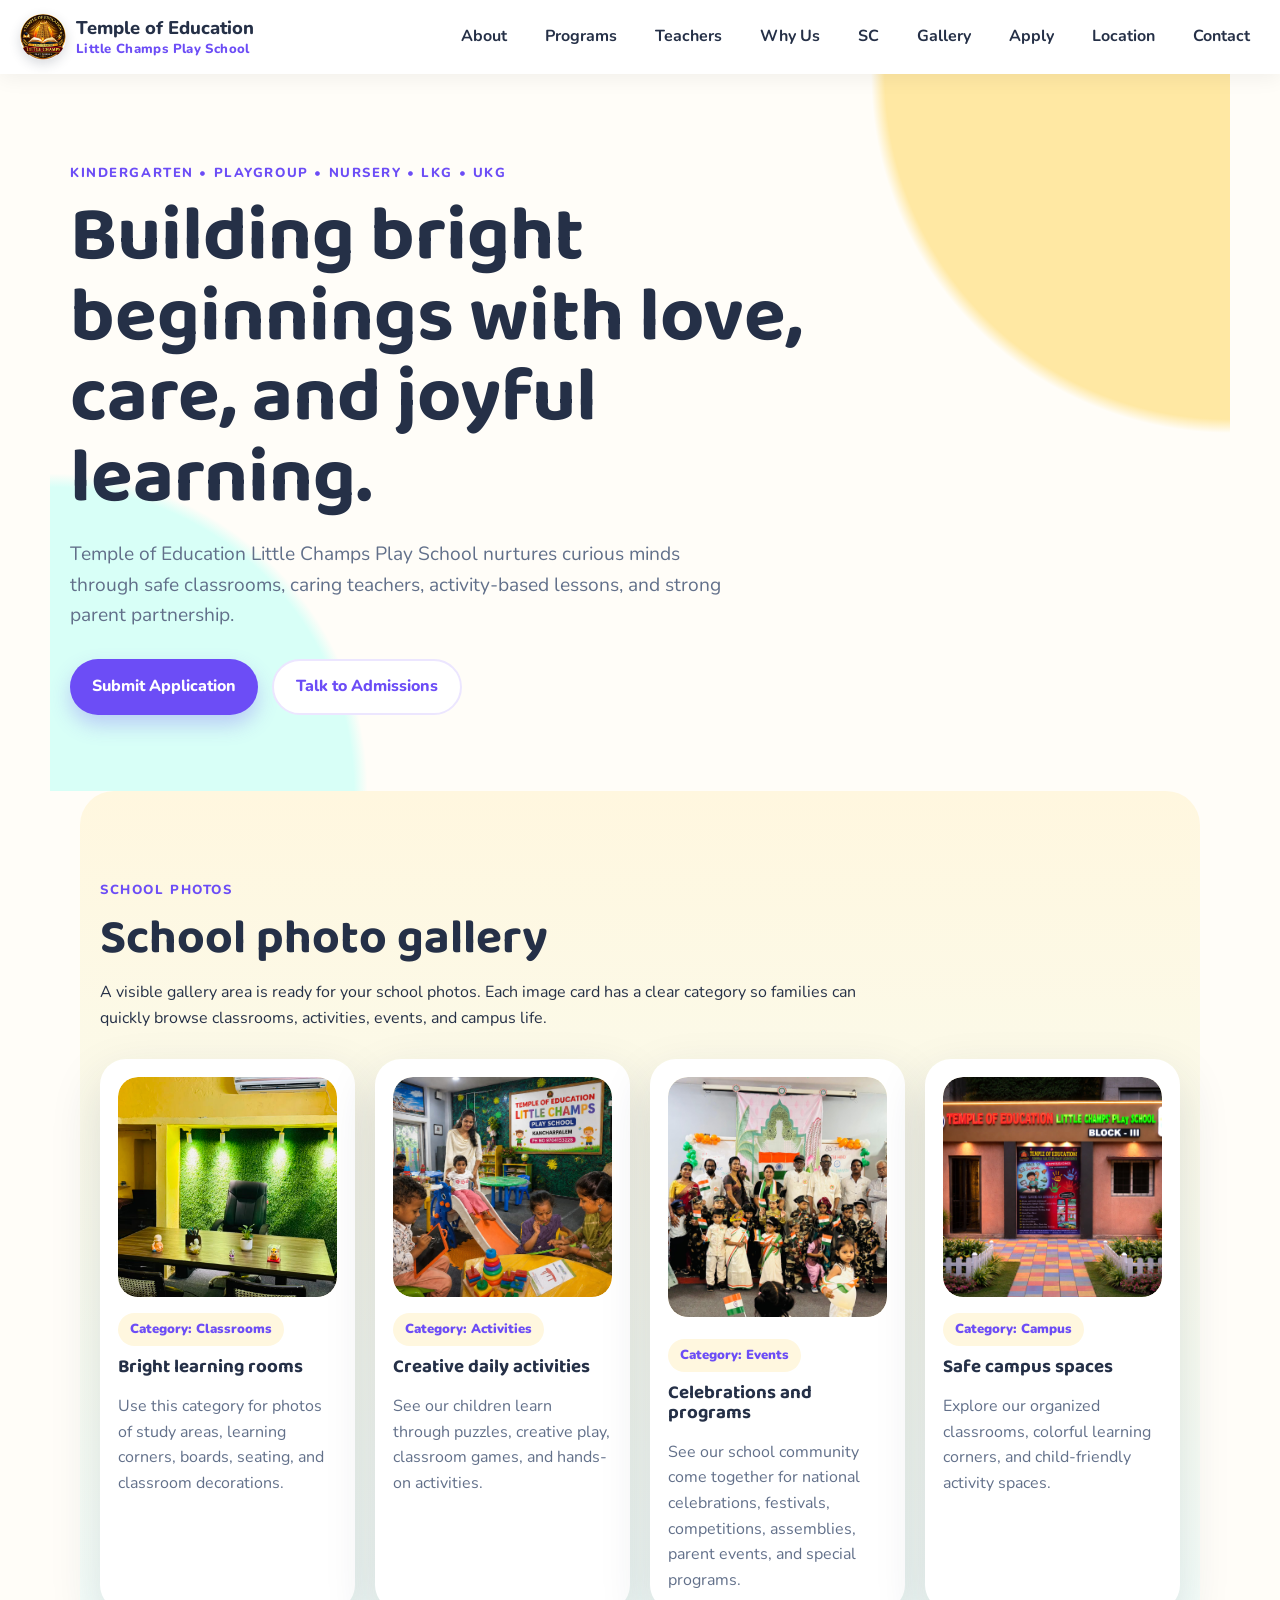
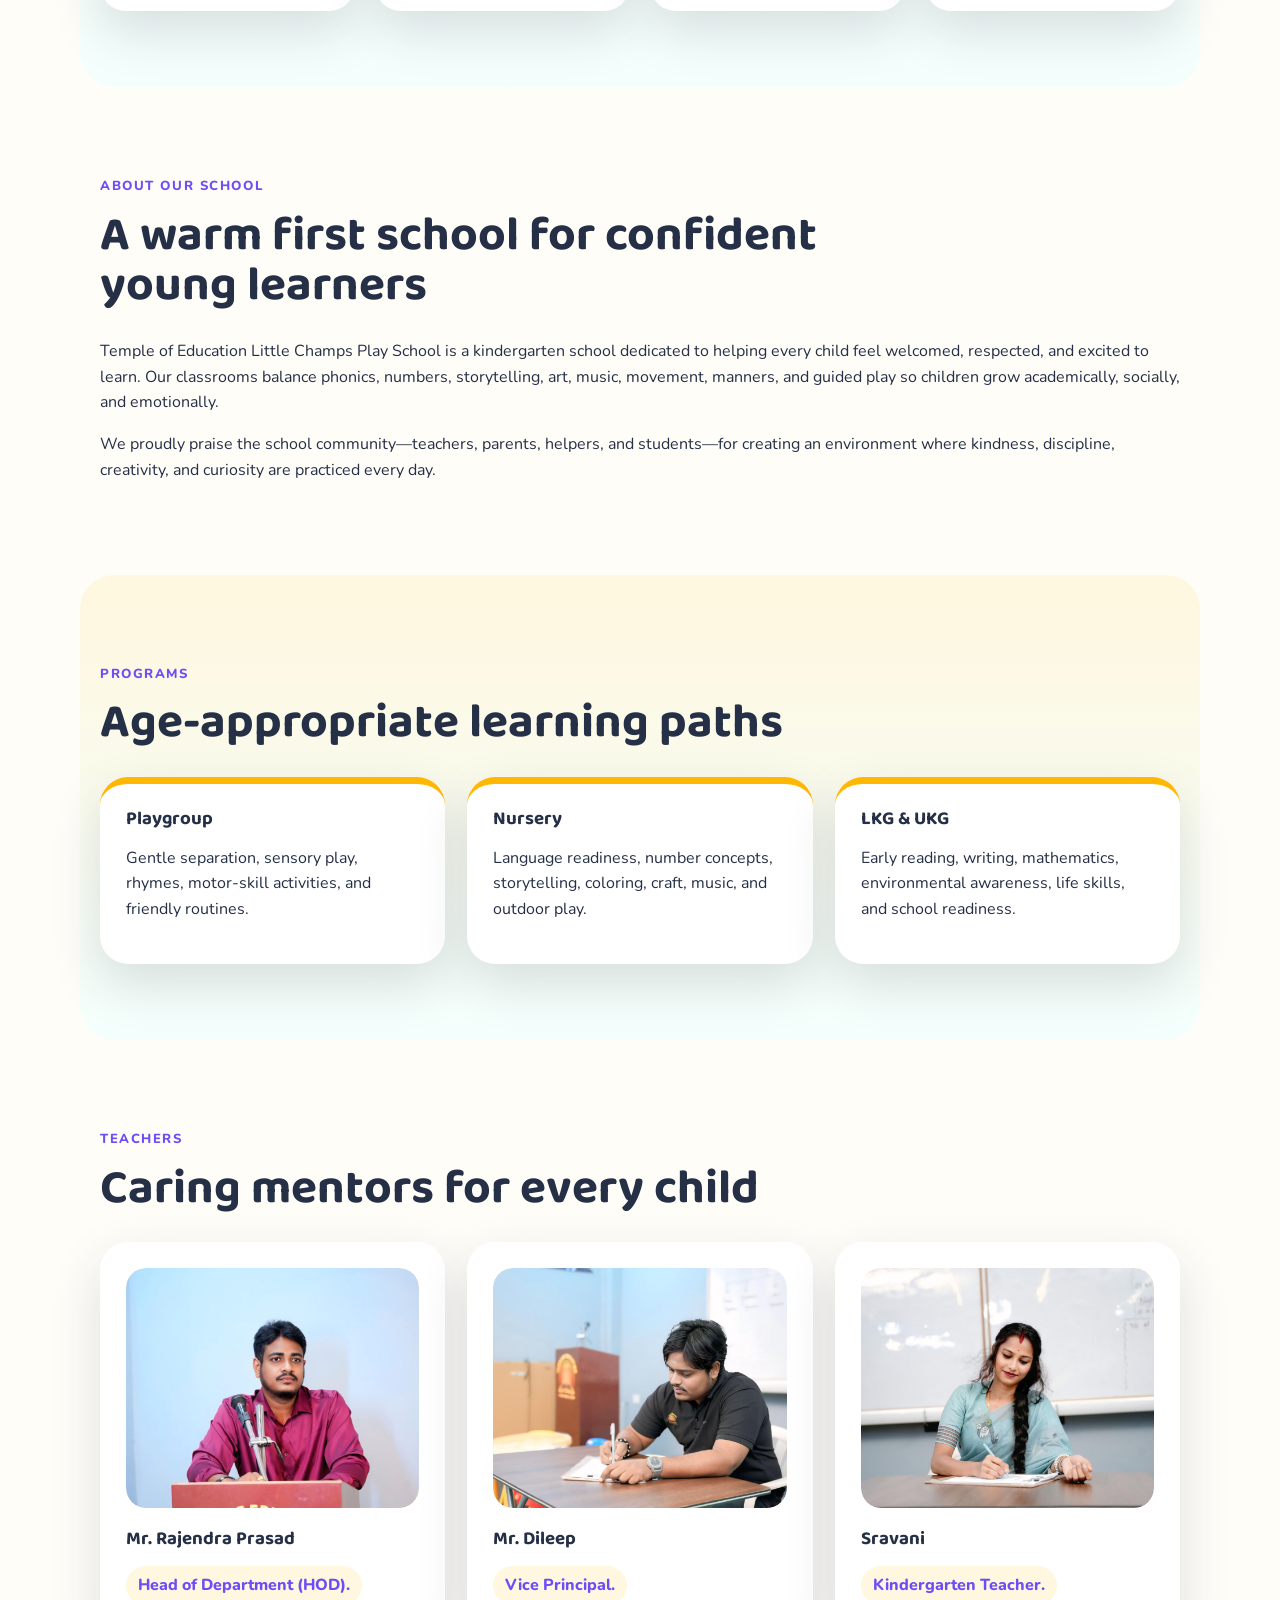
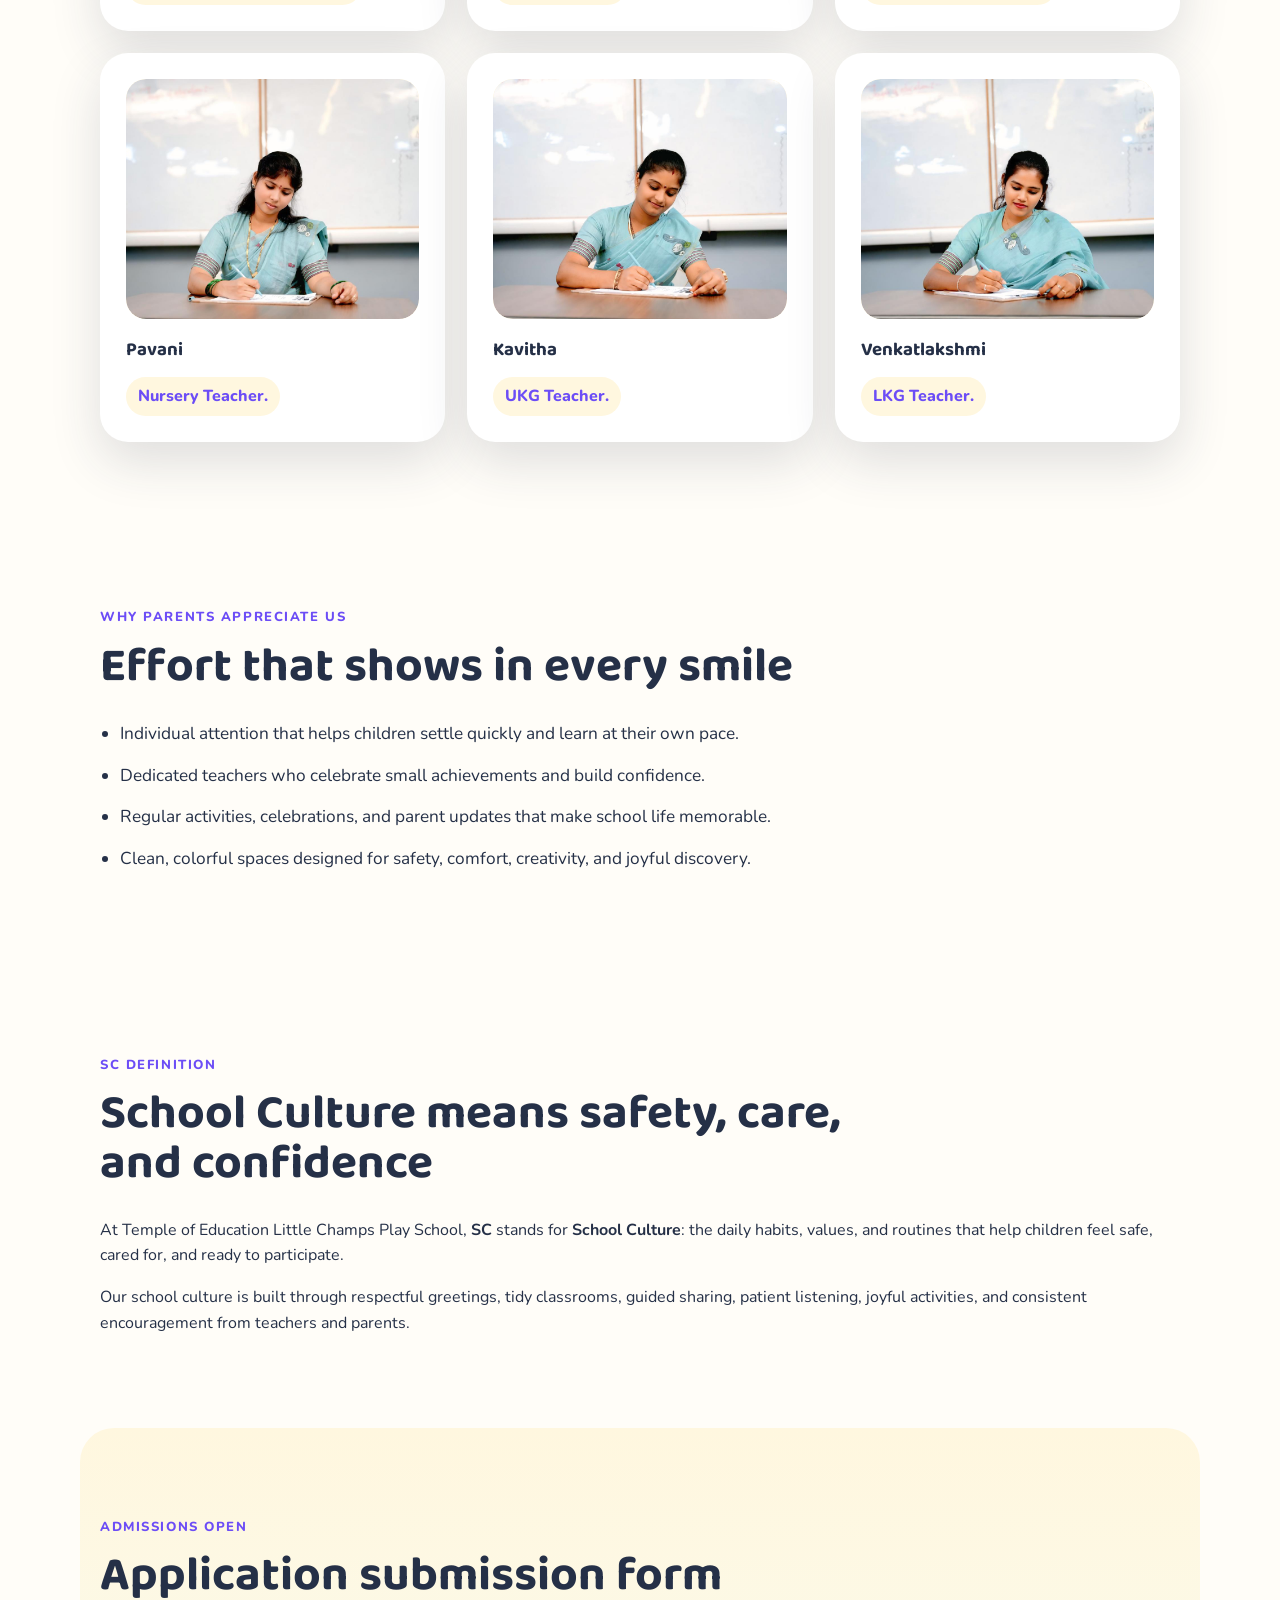
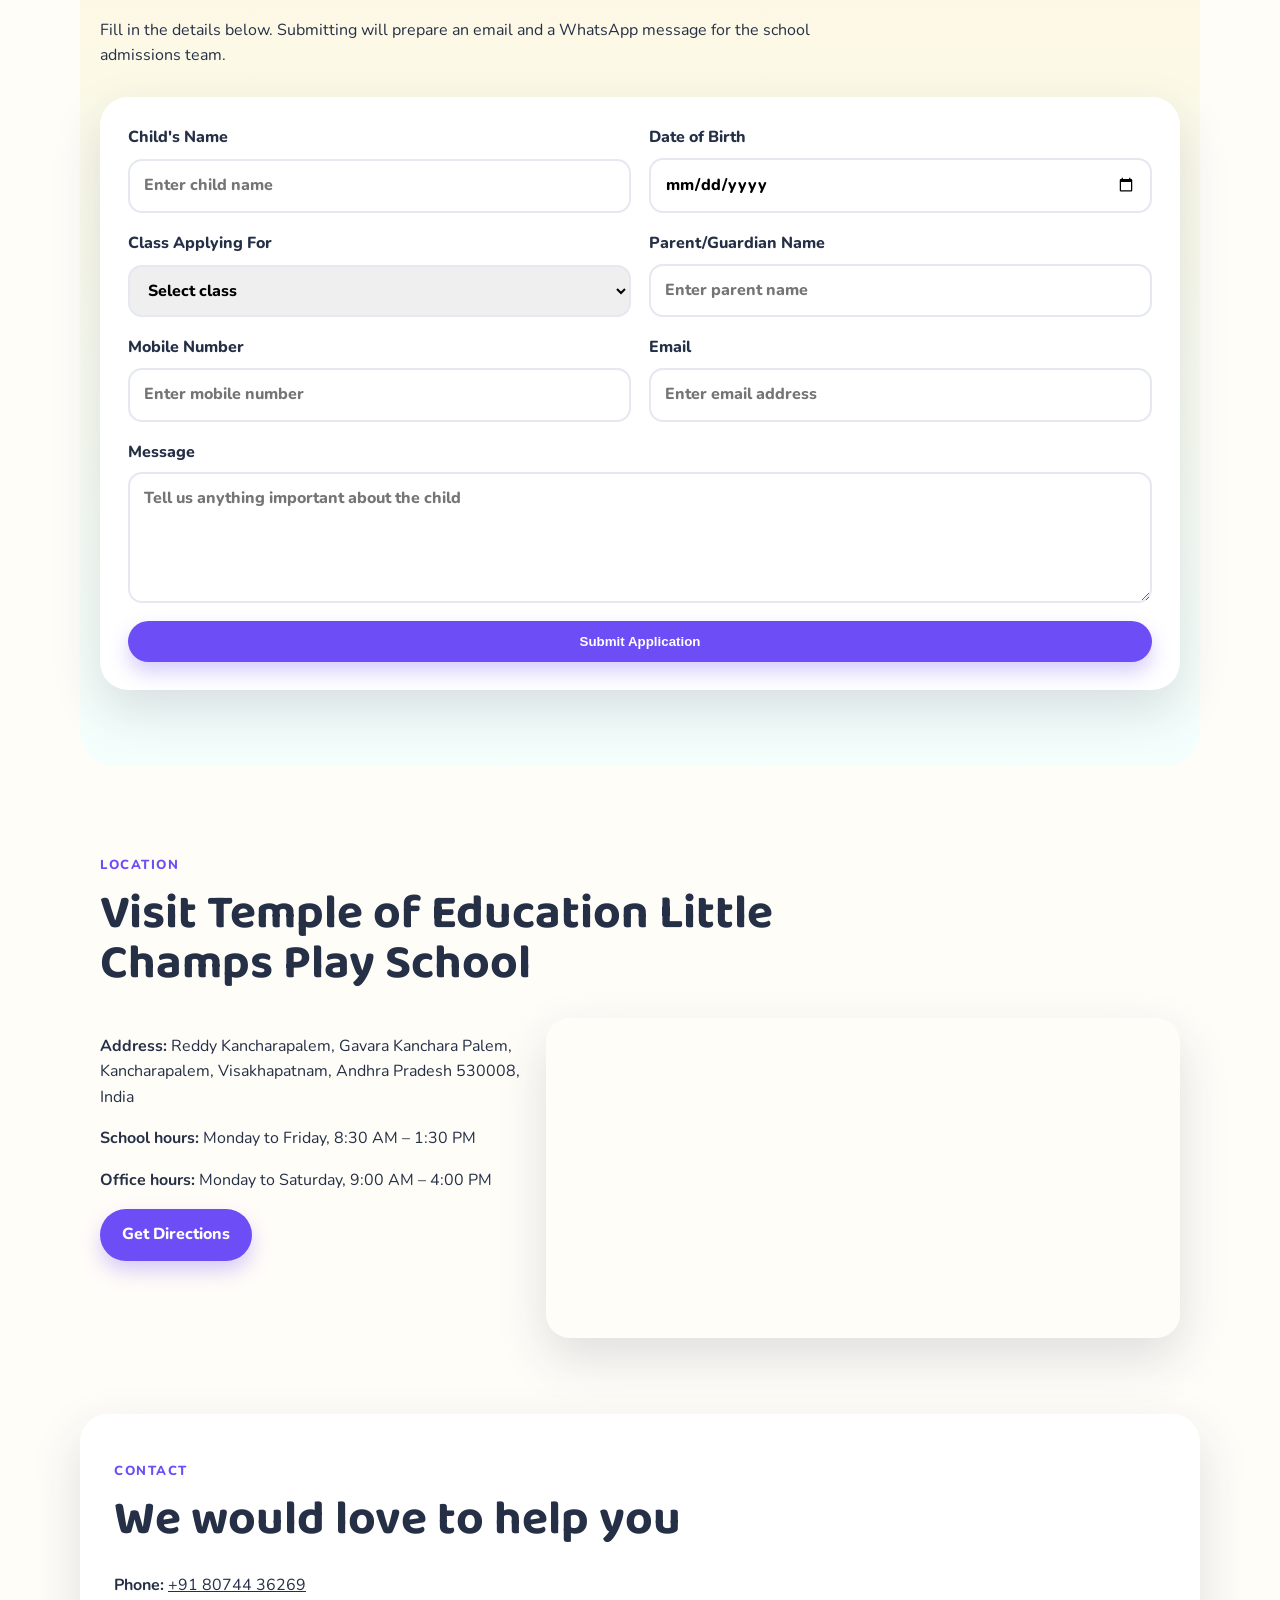
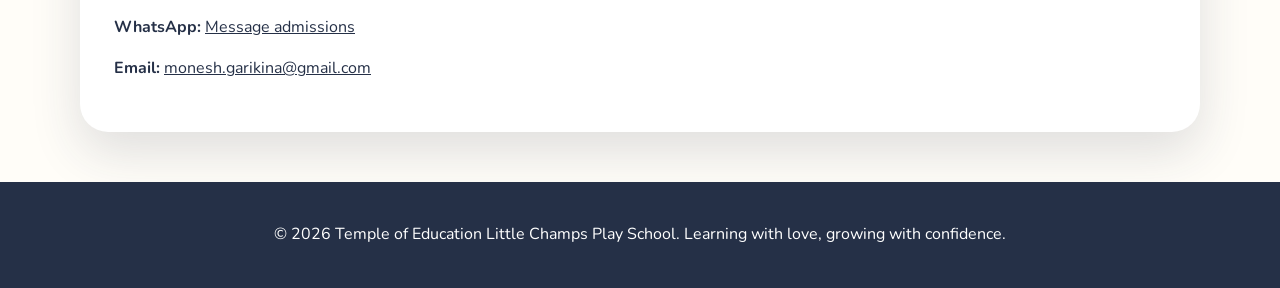
==== index.html @ bb598f37 "Correct school name in header" ====
<!DOCTYPE html>
<html lang="en">
<head>
  <meta charset="UTF-8" />
  <meta name="viewport" content="width=device-width, initial-scale=1.0" />
  <meta http-equiv="Cache-Control" content="no-cache, no-store, must-revalidate" />
  <meta http-equiv="Pragma" content="no-cache" />
  <meta http-equiv="Expires" content="0" />
  <script>
    const pageUrl = new URL(window.location.href);
    if (pageUrl.searchParams.has('release')) {
      pageUrl.searchParams.delete('release');
      window.history.replaceState(null, '', `${pageUrl.pathname}${pageUrl.search}${pageUrl.hash}`);
    }
  </script>
  <title>Temple of Education Little Champs Play School</title>
  <link rel="preconnect" href="https://fonts.googleapis.com">
  <link rel="preconnect" href="https://fonts.gstatic.com" crossorigin>
  <link href="https://fonts.googleapis.com/css2?family=Baloo+2:wght@500;700&family=Nunito:wght@400;600;700;800&display=swap" rel="stylesheet">
  <link rel="stylesheet" href="site-v14.css" />
</head>
<body>
  <header class="site-header">
    <nav class="navbar" aria-label="Primary navigation">
      <a class="brand" href="#home" aria-label="Temple of Education Little Champs Play School home">
        <span class="brand-mark" aria-hidden="true">
          <img src="assets/toe-banner.svg" alt="" width="46" height="46" />
        </span>
        <span class="brand-copy">
          <span class="brand-title">Temple of Education</span>
          <span class="brand-subtitle">Little Champs Play School</span>
        </span>
      </a>
      <button class="menu-toggle" aria-expanded="false" aria-controls="main-menu">☰</button>
      <ul id="main-menu" class="menu">
        <li><a href="#about">About</a></li>
        <li><a href="#programs">Programs</a></li>
        <li><a href="#teachers">Teachers</a></li>
        <li><a href="#why-us">Why Us</a></li>
        <li><a href="#school-culture">SC</a></li>
        <li><a href="#gallery">Gallery</a></li>
        <li><a href="#admission">Apply</a></li>
        <li><a href="#location">Location</a></li>
        <li><a href="#contact">Contact</a></li>
      </ul>
    </nav>
  </header>

  <main id="home">
    <section class="hero section-pad">
      <div class="hero-content">
        <p class="eyebrow">Kindergarten • Playgroup • Nursery • LKG • UKG</p>
        <h1>Building bright beginnings with love, care, and joyful learning.</h1>
        <p class="hero-copy">Temple of Education Little Champs Play School nurtures curious minds through safe classrooms, caring teachers, activity-based lessons, and strong parent partnership.</p>
        <div class="hero-actions">
          <a class="btn primary" href="#admission">Submit Application</a>
          <a class="btn secondary" href="#contact">Talk to Admissions</a>
        </div>
      </div>
    </section>

    <section id="gallery" class="section section-pad soft-bg">
      <div class="section-heading">
        <p class="eyebrow">School photos</p>
        <h2>School photo gallery</h2>
        <p>A visible gallery area is ready for your school photos. Each image card has a clear category so families can quickly browse classrooms, activities, events, and campus life.</p>
      </div>
      <div class="gallery-grid" aria-label="Categorized school photo gallery">
        <article class="gallery-card" data-gallery="bright-learning-rooms">
          <div class="teacher-slider school-photo-slider" data-slider aria-label="Bright learning room photos">
            <a class="teacher-slides teacher-gallery-link" href="teacher-gallery.html?gallery=bright-learning-rooms" aria-label="View all bright learning room photos"><img class="teacher-photo is-active" src="assets/bright-learning-room-1.svg" alt="Bright learning room — photo 1 of 3" width="1280" height="720" /><img class="teacher-photo" src="assets/bright-learning-room-2.svg" alt="Bright learning room — photo 2 of 3" width="1040" height="585" loading="lazy" /><img class="teacher-photo" src="assets/bright-learning-room-3.svg" alt="Bright learning room — photo 3 of 3" width="1280" height="720" loading="lazy" /></a>
            <button class="slider-button slider-prev" type="button" aria-label="Previous classroom photo">‹</button>
            <button class="slider-button slider-next" type="button" aria-label="Next classroom photo">›</button>
          </div>
          <span class="category-label">Category: Classrooms</span>
          <h3>Bright learning rooms</h3>
          <p>Use this category for photos of study areas, learning corners, boards, seating, and classroom decorations.</p>
        </article>
        <article class="gallery-card" data-gallery="creative-daily-activities">
          <div class="teacher-slider school-photo-slider" data-slider aria-label="Creative daily activities photos">
            <a class="teacher-slides teacher-gallery-link" href="teacher-gallery.html?gallery=creative-daily-activities" aria-label="View all creative daily activities photos"><img class="teacher-photo is-active" src="assets/creative-daily-activities-1.svg" alt="Children enjoying guided play and hands-on learning — photo 1 of 5" width="1448" height="1086" /><img class="teacher-photo" src="assets/creative-daily-activities-2.svg" alt="Child matching letters on an alphabet puzzle — photo 2 of 5" width="720" height="1280" loading="lazy" /><img class="teacher-photo" src="assets/creative-daily-activities-3.svg" alt="Children exploring puzzles, blocks, and classroom play — photo 3 of 5" width="1195" height="896" loading="lazy" /><img class="teacher-photo" src="assets/creative-daily-activities-4.svg" alt="Creative classroom activity moments — photo 4 of 5" width="900" height="1600" loading="lazy" /><img class="teacher-photo" src="assets/creative-daily-activities-5.svg" alt="Child completing a body-parts puzzle — photo 5 of 5" width="900" height="1600" loading="lazy" /></a>
            <button class="slider-button slider-prev" type="button" aria-label="Previous activity photo">‹</button>
            <button class="slider-button slider-next" type="button" aria-label="Next activity photo">›</button>
          </div>
          <span class="category-label">Category: Activities</span>
          <h3>Creative daily activities</h3>
          <p>See our children learn through puzzles, creative play, classroom games, and hands-on activities.</p>
        </article>
        <article class="gallery-card" data-gallery="celebrations-and-programs">
          <a class="single-teacher-photo teacher-gallery-link" href="teacher-gallery.html?gallery=celebrations-and-programs" aria-label="View all celebrations and programs photos">
            <img class="teacher-photo is-active" src="assets/celebrations-and-programs-1.svg" alt="Children, teachers, and guests celebrating Independence Day together" width="2048" height="1152" />
          </a>
          <span class="category-label">Category: Events</span>
          <h3>Celebrations and programs</h3>
          <p>See our school community come together for national celebrations, festivals, competitions, assemblies, parent events, and special programs.</p>
        </article>
        <article class="gallery-card" data-gallery="safe-campus-spaces">
          <div class="teacher-slider school-photo-slider" data-slider aria-label="Safe campus spaces photos">
            <a class="teacher-slides teacher-gallery-link" href="teacher-gallery.html?gallery=safe-campus-spaces" aria-label="View all safe campus spaces photos"><img class="teacher-photo is-active" src="assets/safe-campus-space-4.svg" alt="Welcoming school entrance with a colorful walkway and landscaped garden — photo 1 of 8" width="1536" height="1024" /><img class="teacher-photo" src="assets/safe-campus-space-5.svg" alt="School building and garden viewed from the colorful campus walkway — photo 2 of 8" width="2048" height="1638" loading="lazy" /><img class="teacher-photo" src="assets/safe-campus-space-6.svg" alt="Campus display area with school information and student achievement boards — photo 3 of 8" width="2048" height="1152" loading="lazy" /><img class="teacher-photo" src="assets/safe-campus-space-7.svg" alt="Student achievement display framed by decorative greenery — photo 4 of 8" width="1152" height="2048" loading="lazy" /><img class="teacher-photo" src="assets/safe-campus-space-8.svg" alt="Decorated school entrance gate with gold and black balloons — photo 5 of 8" width="2048" height="1152" loading="lazy" /><img class="teacher-photo" src="assets/safe-campus-space-1.svg" alt="Spacious classroom with colorful child-sized tables and chairs — photo 6 of 8" width="1040" height="585" loading="lazy" /><img class="teacher-photo" src="assets/safe-campus-space-2.svg" alt="Colorful learning corner with positive messages and child-sized furniture — photo 7 of 8" width="720" height="1280" loading="lazy" /><img class="teacher-photo" src="assets/safe-campus-space-3.svg" alt="Organized classroom with child-sized seating and a clear activity area — photo 8 of 8" width="1040" height="585" loading="lazy" /></a>
            <button class="slider-button slider-prev" type="button" aria-label="Previous campus photo">‹</button>
            <button class="slider-button slider-next" type="button" aria-label="Next campus photo">›</button>
          </div>
          <span class="category-label">Category: Campus</span>
          <h3>Safe campus spaces</h3>
          <p>Explore our organized classrooms, colorful learning corners, and child-friendly activity spaces.</p>
        </article>
      </div>
    </section>

    <section id="about" class="section section-pad">
      <div class="section-heading">
        <p class="eyebrow">About our school</p>
        <h2>A warm first school for confident young learners</h2>
      </div>
      <p>Temple of Education Little Champs Play School is a kindergarten school dedicated to helping every child feel welcomed, respected, and excited to learn. Our classrooms balance phonics, numbers, storytelling, art, music, movement, manners, and guided play so children grow academically, socially, and emotionally.</p>
      <p>We proudly praise the school community—teachers, parents, helpers, and students—for creating an environment where kindness, discipline, creativity, and curiosity are practiced every day.</p>
    </section>

    <section id="programs" class="section section-pad soft-bg">
      <div class="section-heading">
        <p class="eyebrow">Programs</p>
        <h2>Age-appropriate learning paths</h2>
      </div>
      <div class="cards">
        <article class="card"><h3>Playgroup</h3><p>Gentle separation, sensory play, rhymes, motor-skill activities, and friendly routines.</p></article>
        <article class="card"><h3>Nursery</h3><p>Language readiness, number concepts, storytelling, coloring, craft, music, and outdoor play.</p></article>
        <article class="card"><h3>LKG & UKG</h3><p>Early reading, writing, mathematics, environmental awareness, life skills, and school readiness.</p></article>
      </div>
    </section>

    <section id="teachers" class="section section-pad">
      <div class="section-heading">
        <p class="eyebrow">Teachers</p>
        <h2>Caring mentors for every child</h2>
      </div>
      <div class="teacher-grid">
        <article class="teacher-card" data-teacher="rajendra-prasad">
          <div class="teacher-slider" data-slider aria-label="Photos of Mr. Rajendra Prasad">
            <a class="teacher-slides teacher-gallery-link" href="teacher-gallery.html?teacher=rajendra-prasad" aria-label="View all photos of Mr. Rajendra Prasad"><img class="teacher-photo is-active" src="assets/rajendra-prasad-1.svg" alt="Mr. Rajendra Prasad, Head of Department — photo 1 of 5" width="852" height="1280" /><img class="teacher-photo" src="assets/rajendra-prasad-2.svg" alt="Mr. Rajendra Prasad, Head of Department — photo 2 of 5" width="1280" height="852" loading="lazy" /><img class="teacher-photo" src="assets/rajendra-prasad-3.svg" alt="Mr. Rajendra Prasad, Head of Department — photo 3 of 5" width="852" height="1280" loading="lazy" /><img class="teacher-photo" src="assets/rajendra-prasad-4.svg" alt="Mr. Rajendra Prasad, Head of Department — photo 4 of 5" width="1280" height="852" loading="lazy" /><img class="teacher-photo" src="assets/rajendra-prasad-5.svg" alt="Mr. Rajendra Prasad, Head of Department — photo 5 of 5" width="1280" height="852" loading="lazy" /></a>
            <button class="slider-button slider-prev" type="button" aria-label="Previous photo">‹</button>
            <button class="slider-button slider-next" type="button" aria-label="Next photo">›</button>
                      </div>
          <h3>Mr. Rajendra Prasad</h3><p class="teacher-role">Head of Department (HOD).</p>
        </article>
        <article class="teacher-card" data-teacher="dileep">
          <div class="teacher-slider" data-slider aria-label="Photos of Mr. Dileep">
            <a class="teacher-slides teacher-gallery-link" href="teacher-gallery.html?teacher=dileep" aria-label="View all photos of Mr. Dileep"><img class="teacher-photo is-active" src="assets/dileep-1.svg" alt="Mr. Dileep, Vice Principal — photo 1 of 3" width="1280" height="852" /><img class="teacher-photo" src="assets/dileep-2.svg" alt="Mr. Dileep, Vice Principal — photo 2 of 3" width="1280" height="852" loading="lazy" /><img class="teacher-photo" src="assets/dileep-3.svg" alt="Mr. Dileep, Vice Principal — photo 3 of 3" width="1280" height="852" loading="lazy" /></a>
            <button class="slider-button slider-prev" type="button" aria-label="Previous photo">‹</button>
            <button class="slider-button slider-next" type="button" aria-label="Next photo">›</button>
          </div>
          <h3>Mr. Dileep</h3><p class="teacher-role">Vice Principal.</p>
        </article>
        <article class="teacher-card" data-teacher="sravani">
          <div class="teacher-slider" data-slider aria-label="Photos of Sravani">
            <a class="teacher-slides teacher-gallery-link" href="teacher-gallery.html?teacher=sravani" aria-label="View all photos of Sravani"><img class="teacher-photo is-active" src="assets/sravani-1.svg" alt="Sravani, Kindergarten Teacher — photo 1 of 2" width="1280" height="852" /><img class="teacher-photo" src="assets/sravani-2.svg" alt="Sravani, Kindergarten Teacher — photo 2 of 2" width="1280" height="852" loading="lazy" /></a>
            <button class="slider-button slider-prev" type="button" aria-label="Previous photo">‹</button>
            <button class="slider-button slider-next" type="button" aria-label="Next photo">›</button>
          </div>
          <h3>Sravani</h3><p class="teacher-role">Kindergarten Teacher.</p>
        </article>
        <article class="teacher-card" data-teacher="pavani">
          <a class="single-teacher-photo teacher-gallery-link" href="teacher-gallery.html?teacher=pavani" aria-label="View all photos of Pavani">
            <img class="teacher-photo is-active" src="assets/pavani-1.svg" alt="Pavani, Nursery Teacher" width="1280" height="852" />
          </a>
          <h3>Pavani</h3><p class="teacher-role">Nursery Teacher.</p>
        </article>
        <article class="teacher-card" data-teacher="kavitha">
          <a class="single-teacher-photo teacher-gallery-link" href="teacher-gallery.html?teacher=kavitha" aria-label="View all photos of Kavitha">
            <img class="teacher-photo is-active" src="assets/kavitha-1.svg" alt="Kavitha, UKG Teacher" width="1280" height="852" />
          </a>
          <h3>Kavitha</h3><p class="teacher-role">UKG Teacher.</p>
        </article>
        <article class="teacher-card" data-teacher="venkatlakshmi">
          <a class="single-teacher-photo teacher-gallery-link" href="teacher-gallery.html?teacher=venkatlakshmi" aria-label="View all photos of Venkatlakshmi">
            <img class="teacher-photo is-active" src="assets/venkatlakshmi-1.svg" alt="Venkatlakshmi, LKG Teacher" width="1280" height="852" />
          </a>
          <h3>Venkatlakshmi</h3><p class="teacher-role">LKG Teacher.</p>
        </article>
      </div>
    </section>

    <section id="why-us" class="section section-pad praise">
      <div class="section-heading">
        <p class="eyebrow">Why parents appreciate us</p>
        <h2>Effort that shows in every smile</h2>
      </div>
      <ul class="feature-list">
        <li>Individual attention that helps children settle quickly and learn at their own pace.</li>
        <li>Dedicated teachers who celebrate small achievements and build confidence.</li>
        <li>Regular activities, celebrations, and parent updates that make school life memorable.</li>
        <li>Clean, colorful spaces designed for safety, comfort, creativity, and joyful discovery.</li>
      </ul>
    </section>

    <section id="school-culture" class="section section-pad">
      <div class="section-heading">
        <p class="eyebrow">SC definition</p>
        <h2>School Culture means safety, care, and confidence</h2>
      </div>
      <p>At Temple of Education Little Champs Play School, <strong>SC</strong> stands for <strong>School Culture</strong>: the daily habits, values, and routines that help children feel safe, cared for, and ready to participate.</p>
      <p>Our school culture is built through respectful greetings, tidy classrooms, guided sharing, patient listening, joyful activities, and consistent encouragement from teachers and parents.</p>
    </section>


    <section id="admission" class="section section-pad soft-bg">
      <div class="section-heading">
        <p class="eyebrow">Admissions open</p>
        <h2>Application submission form</h2>
        <p>Fill in the details below. Submitting will prepare an email and a WhatsApp message for the school admissions team.</p>
      </div>
      <form id="application-form" class="application-form">
        <label>Child's Name<input type="text" name="childName" required placeholder="Enter child name"></label>
        <label>Date of Birth<input type="date" name="dob" required></label>
        <label>Class Applying For<select name="className" required><option value="">Select class</option><option>Playgroup</option><option>Nursery</option><option>LKG</option><option>UKG</option></select></label>
        <label>Parent/Guardian Name<input type="text" name="parentName" required placeholder="Enter parent name"></label>
        <label>Mobile Number<input type="tel" name="phone" required placeholder="Enter mobile number"></label>
        <label>Email<input type="email" name="email" required placeholder="Enter email address"></label>
        <label class="full">Message<textarea name="message" rows="4" placeholder="Tell us anything important about the child"></textarea></label>
        <button class="btn primary full" type="submit">Submit Application</button>
      </form>
    </section>

    <section id="location" class="section section-pad">
      <div class="section-heading">
        <p class="eyebrow">Location</p>
        <h2>Visit Temple of Education Little Champs Play School</h2>
      </div>
      <div class="location-grid">
        <div>
          <p><strong>Address:</strong> Reddy Kancharapalem, Gavara Kanchara Palem, Kancharapalem, Visakhapatnam, Andhra Pradesh 530008, India</p>
          <p><strong>School hours:</strong> Monday to Friday, 8:30 AM – 1:30 PM</p>
          <p><strong>Office hours:</strong> Monday to Saturday, 9:00 AM – 4:00 PM</p>
          <a class="btn primary" href="https://maps.app.goo.gl/eF3cK182L6LpwzW1A" target="_blank" rel="noopener">Get Directions</a>
        </div>
        <iframe title="Temple of Education Little Champs Play School map" src="https://www.google.com/maps?q=Reddy%20Kancharapalem%2C%20Gavara%20Kanchara%20Palem%2C%20Kancharapalem%2C%20Visakhapatnam%2C%20Andhra%20Pradesh%20530008%2C%20India&amp;output=embed" loading="lazy"></iframe>
      </div>
    </section>

    <section id="contact" class="section section-pad contact-panel">
      <div class="section-heading">
        <p class="eyebrow">Contact</p>
        <h2>We would love to help you</h2>
      </div>
      <p><strong>Phone:</strong> <a id="contact-phone" href="tel:+918074436269">+91 80744 36269</a></p>
      <p><strong>WhatsApp:</strong> <a id="contact-whatsapp" href="https://wa.me/918074436269">Message admissions</a></p>
      <p><strong>Email:</strong> <a id="contact-email" href="mailto:monesh.garikina@gmail.com">monesh.garikina@gmail.com</a></p>
    </section>
  </main>

  <footer>
    <p>© 2026 Temple of Education Little Champs Play School. Learning with love, growing with confidence.</p>
  </footer>

  <script src="site-v3.js"></script>
</body>
</html>
---- site-v14.css ----
:root {
  --primary: #6c4df6;
  --secondary: #ffb703;
  --accent: #00a896;
  --ink: #253047;
  --muted: #62708a;
  --soft: #fff7df;
  --white: #ffffff;
  --shadow: 0 20px 50px rgba(37, 48, 71, 0.15);
}
* { box-sizing: border-box; }
html { scroll-behavior: smooth; }
body { margin: 0; font-family: 'Nunito', Arial, sans-serif; color: var(--ink); background: #fffdf8; line-height: 1.6; }
a { color: inherit; }
.site-header { position: sticky; top: 0; z-index: 10; background: rgba(255,255,255,.94); box-shadow: 0 4px 20px rgba(0,0,0,.06); backdrop-filter: blur(12px); }
.navbar { max-width: 1440px; margin: auto; padding: 14px 20px; display: flex; align-items: center; justify-content: space-between; gap: 18px; }
.brand { display: flex; align-items: center; gap: 10px; min-width: 0; text-decoration: none; font-weight: 800; font-size: 1.15rem; line-height: 1.25; }
.brand-copy { display: grid; gap: 2px; }
.brand-title, .brand-subtitle { display: block; }
.brand-subtitle { color: var(--primary); font-size: .82rem; letter-spacing: .03em; }
.brand-mark { display: grid; place-items: center; flex: 0 0 46px; width: 46px; height: 46px; overflow: hidden; border-radius: 50%; background: var(--white); box-shadow: 0 4px 12px rgba(37, 48, 71, .18); }
.brand-mark img { display: block; width: 100%; height: 100%; }
.menu { display: flex; align-items: center; gap: 18px; margin: 0; padding: 0; list-style: none; font-weight: 700; }
.menu a { display: block; white-space: nowrap; text-decoration: none; padding: 8px 10px; border-radius: 999px; }
.menu a:hover { background: var(--soft); color: var(--primary); }
.menu-toggle { display: none; border: 0; background: var(--primary); color: white; border-radius: 10px; padding: 9px 12px; font-size: 1.2rem; }
.section-pad { padding: 76px 20px; }
.section { max-width: 1120px; margin: auto; }
.hero { min-height: 78vh; display: grid; grid-template-columns: 1fr; align-items: center; gap: 40px; max-width: 1180px; margin: auto; background: radial-gradient(circle at top right, #ffe8a3 0 25%, transparent 26%), radial-gradient(circle at bottom left, #d8fff7 0 22%, transparent 23%); }
.eyebrow { color: var(--primary); text-transform: uppercase; letter-spacing: .12em; font-weight: 800; font-size: .82rem; }
h1, h2, h3 { font-family: 'Baloo 2', cursive; line-height: 1.05; margin: 0 0 16px; }
h1 { font-size: clamp(2.4rem, 6vw, 5rem); max-width: 780px; }
h2 { font-size: clamp(2rem, 4vw, 3rem); }
.hero-copy { font-size: 1.2rem; color: var(--muted); max-width: 680px; }
.hero-actions { display: flex; gap: 14px; flex-wrap: wrap; margin-top: 28px; }
.btn { display: inline-flex; justify-content: center; align-items: center; border: 0; border-radius: 999px; padding: 13px 22px; text-decoration: none; font-weight: 800; cursor: pointer; }
.primary { background: var(--primary); color: white; box-shadow: 0 10px 20px rgba(108,77,246,.28); }
.secondary { background: var(--white); color: var(--primary); border: 2px solid #ece6ff; }
.card, .teacher-card, .application-form, .contact-panel { background: var(--white); border-radius: 28px; box-shadow: var(--shadow); }
.soft-bg { background: linear-gradient(180deg, #fff7df, #f4fffd); border-radius: 34px; }
.section-heading { max-width: 760px; margin-bottom: 28px; }
.cards, .teacher-grid { display: grid; grid-template-columns: repeat(3, 1fr); gap: 22px; }
.card, .teacher-card { padding: 26px; }
.card { border-top: 7px solid var(--secondary); }
.teacher-card span { display: grid; place-items: center; width: 66px; height: 66px; border-radius: 50%; background: var(--accent); color: white; font-weight: 900; margin-bottom: 16px; }
.feature-list { display: grid; gap: 14px; padding-left: 20px; font-size: 1.08rem; }
.application-form { display: grid; grid-template-columns: repeat(2, 1fr); gap: 18px; padding: 28px; }
label { display: grid; gap: 7px; font-weight: 800; }
input, select, textarea { width: 100%; border: 2px solid #e5e8f1; border-radius: 14px; padding: 12px 14px; font: inherit; }
input:focus, select:focus, textarea:focus { outline: 3px solid rgba(108,77,246,.18); border-color: var(--primary); }
.full { grid-column: 1 / -1; }
.form-note { margin: 0; color: var(--muted); }
.location-grid { display: grid; grid-template-columns: .8fr 1.2fr; gap: 24px; align-items: stretch; }
iframe { width: 100%; min-height: 320px; border: 0; border-radius: 24px; box-shadow: var(--shadow); }
.contact-panel { padding: 34px; margin-bottom: 50px; }
footer { text-align: center; padding: 24px; background: var(--ink); color: white; }
@media (max-width: 1120px) {
  .menu-toggle { display: block; }
  .menu { position: absolute; left: 20px; right: 20px; top: 74px; display: none; flex-direction: column; align-items: stretch; padding: 18px; background: white; border-radius: 18px; box-shadow: var(--shadow); }
  .menu.open { display: flex; }
  .hero, .cards, .teacher-grid, .application-form, .location-grid { grid-template-columns: 1fr; }
  .section-pad { padding: 54px 18px; }
}
.gallery-grid { display: grid; grid-template-columns: repeat(4, 1fr); gap: 20px; }
.gallery-card { background: var(--white); border-radius: 26px; box-shadow: var(--shadow); overflow: hidden; padding: 18px; }
.photo-placeholder { min-height: 170px; display: grid; place-items: center; border-radius: 20px; color: white; font-family: 'Baloo 2', cursive; font-size: 1.7rem; font-weight: 800; background: linear-gradient(135deg, var(--primary), var(--accent)); margin-bottom: 16px; }
.category-label { display: inline-flex; margin-bottom: 12px; padding: 6px 12px; border-radius: 999px; background: var(--soft); color: var(--primary); font-size: .82rem; font-weight: 900; }
.gallery-card p { color: var(--muted); margin-bottom: 0; }
@media (max-width: 1020px) { .gallery-grid { grid-template-columns: repeat(2, 1fr); } }
@media (max-width: 620px) { .gallery-grid { grid-template-columns: 1fr; } }
.teacher-photo { display: block; width: 100%; height: 240px; margin-bottom: 22px; border-radius: 20px; object-fit: cover; object-position: center 28%; }
@media (max-width: 760px) {
  .teacher-photo { height: 320px; }
}
.teacher-slider { position: relative; margin-bottom: 22px; overflow: hidden; border-radius: 20px; background: var(--soft); }
.teacher-slides { position: relative; height: 240px; }
.teacher-slider .teacher-photo { position: absolute; inset: 0; height: 100%; margin: 0; opacity: 0; transform: translateX(12%); transition: opacity .45s ease, transform .45s ease; }
.teacher-slider .teacher-photo.is-active { opacity: 1; transform: translateX(0); }
.slider-button { position: absolute; top: 50%; z-index: 2; width: 38px; height: 38px; border: 0; border-radius: 50%; background: rgba(37, 48, 71, .78); color: white; font-size: 1.7rem; line-height: 1; cursor: pointer; opacity: 0; pointer-events: none; transform: translateY(-50%); transition: opacity .2s ease; }
.teacher-slider:hover .slider-button, .teacher-slider:focus-within .slider-button { opacity: 1; pointer-events: auto; }
.slider-prev { left: 10px; }
.slider-next { right: 10px; }
@media (hover: none) { .slider-button { opacity: 1; pointer-events: auto; } }
@media (prefers-reduced-motion: reduce) { .teacher-slider .teacher-photo { transition: none; } }
.teacher-gallery-link { display: block; color: inherit; text-decoration: none; }
.single-teacher-photo { height: 240px; margin-bottom: 22px; overflow: hidden; border-radius: 20px; background: var(--soft); }
.single-teacher-photo .teacher-photo { height: 100%; margin: 0; }
.gallery-page { max-width: 1180px; margin: 0 auto; padding: 48px 20px 72px; }
.gallery-page-header { display: flex; align-items: center; justify-content: space-between; gap: 20px; margin-bottom: 30px; }
.teacher-photo-gallery { display: grid; grid-template-columns: repeat(2, minmax(0, 1fr)); gap: 24px; }
.teacher-photo-gallery img { display: block; width: 100%; height: auto; max-height: 720px; object-fit: contain; border-radius: 24px; background: white; box-shadow: var(--shadow); }
.gallery-message { color: var(--muted); }
@media (max-width: 760px) { .teacher-photo-gallery { grid-template-columns: 1fr; } .gallery-page-header { align-items: flex-start; flex-direction: column; } }
.teacher-role { display: inline-flex; margin: 0; padding: 7px 12px; border-radius: 999px; background: var(--soft); color: var(--primary); font-weight: 800; }
/* Keep the HOD's face and upper body in view when the portrait is cropped to the card. */
[data-teacher="rajendra-prasad"] .teacher-photo:nth-child(3) { object-position: center 15%; }
.school-photo-slider { margin-bottom: 16px; }
.school-photo-slider .teacher-slides { height: 220px; }
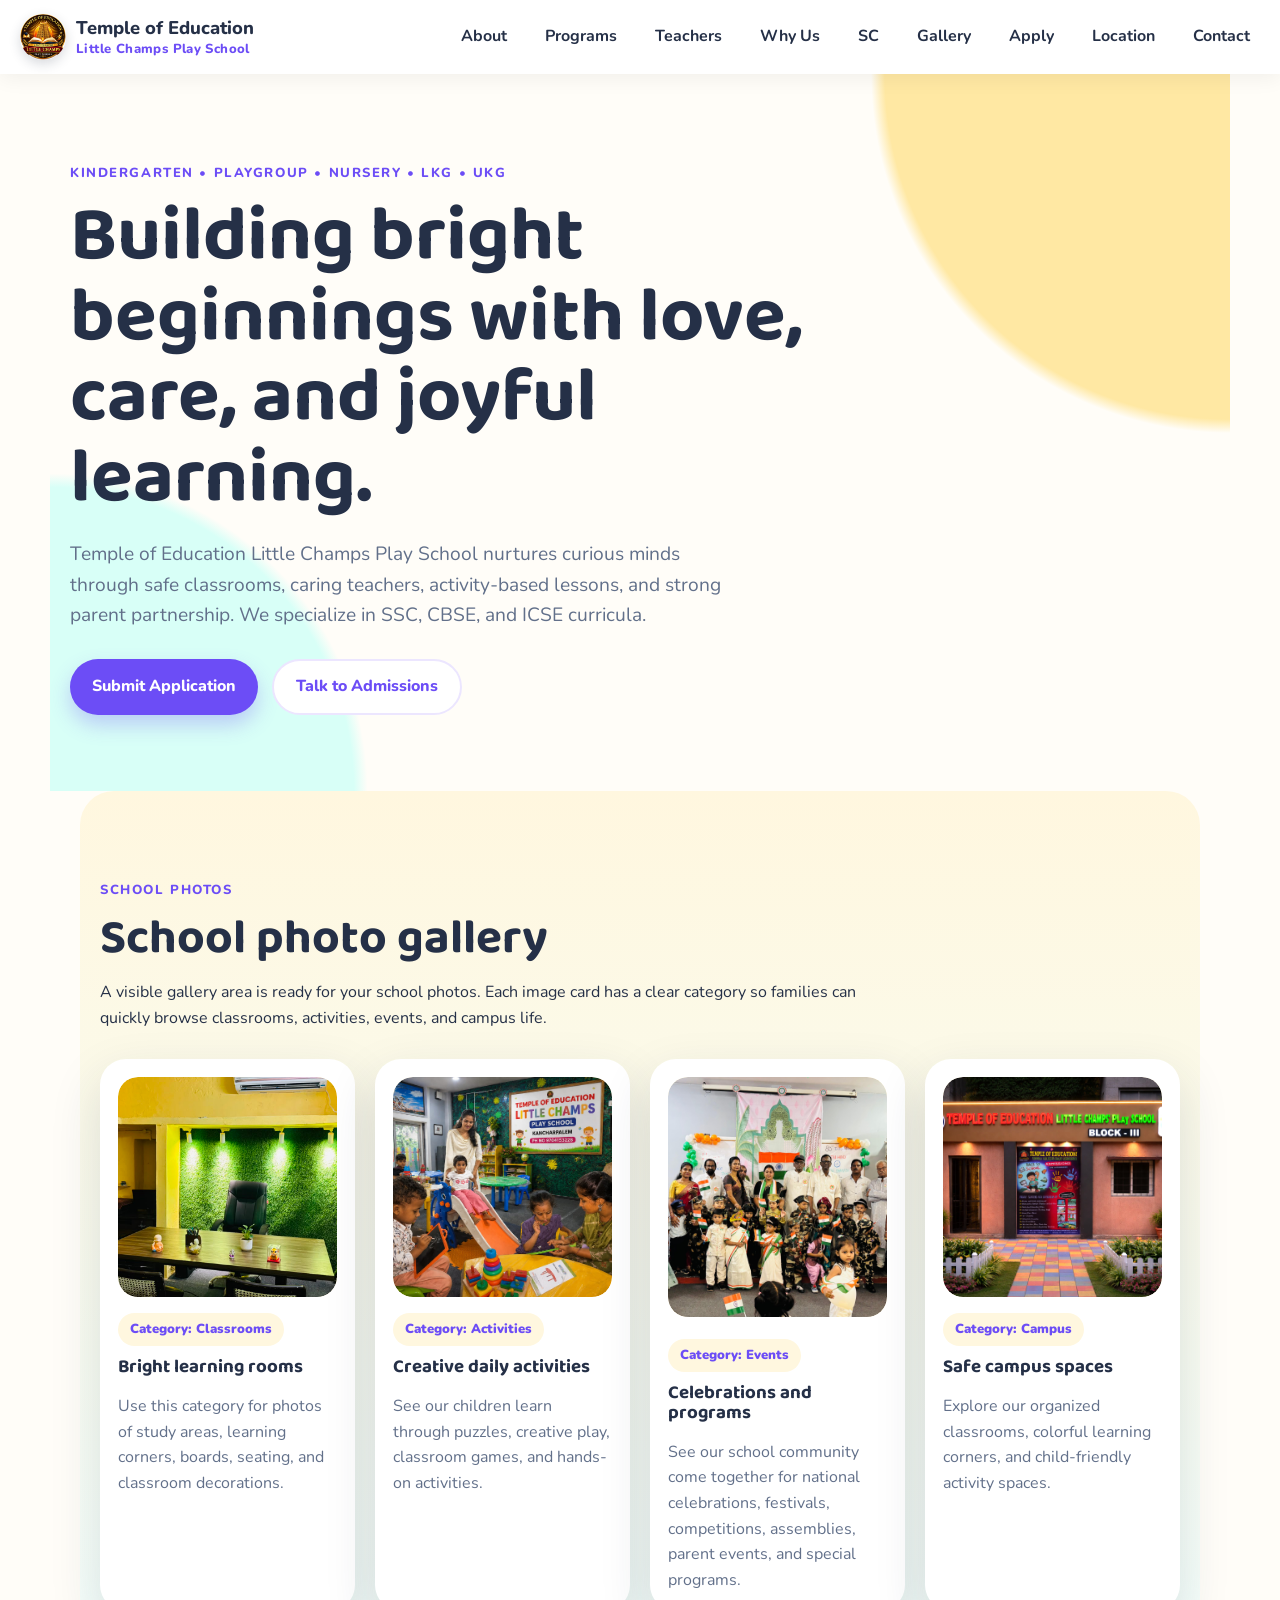
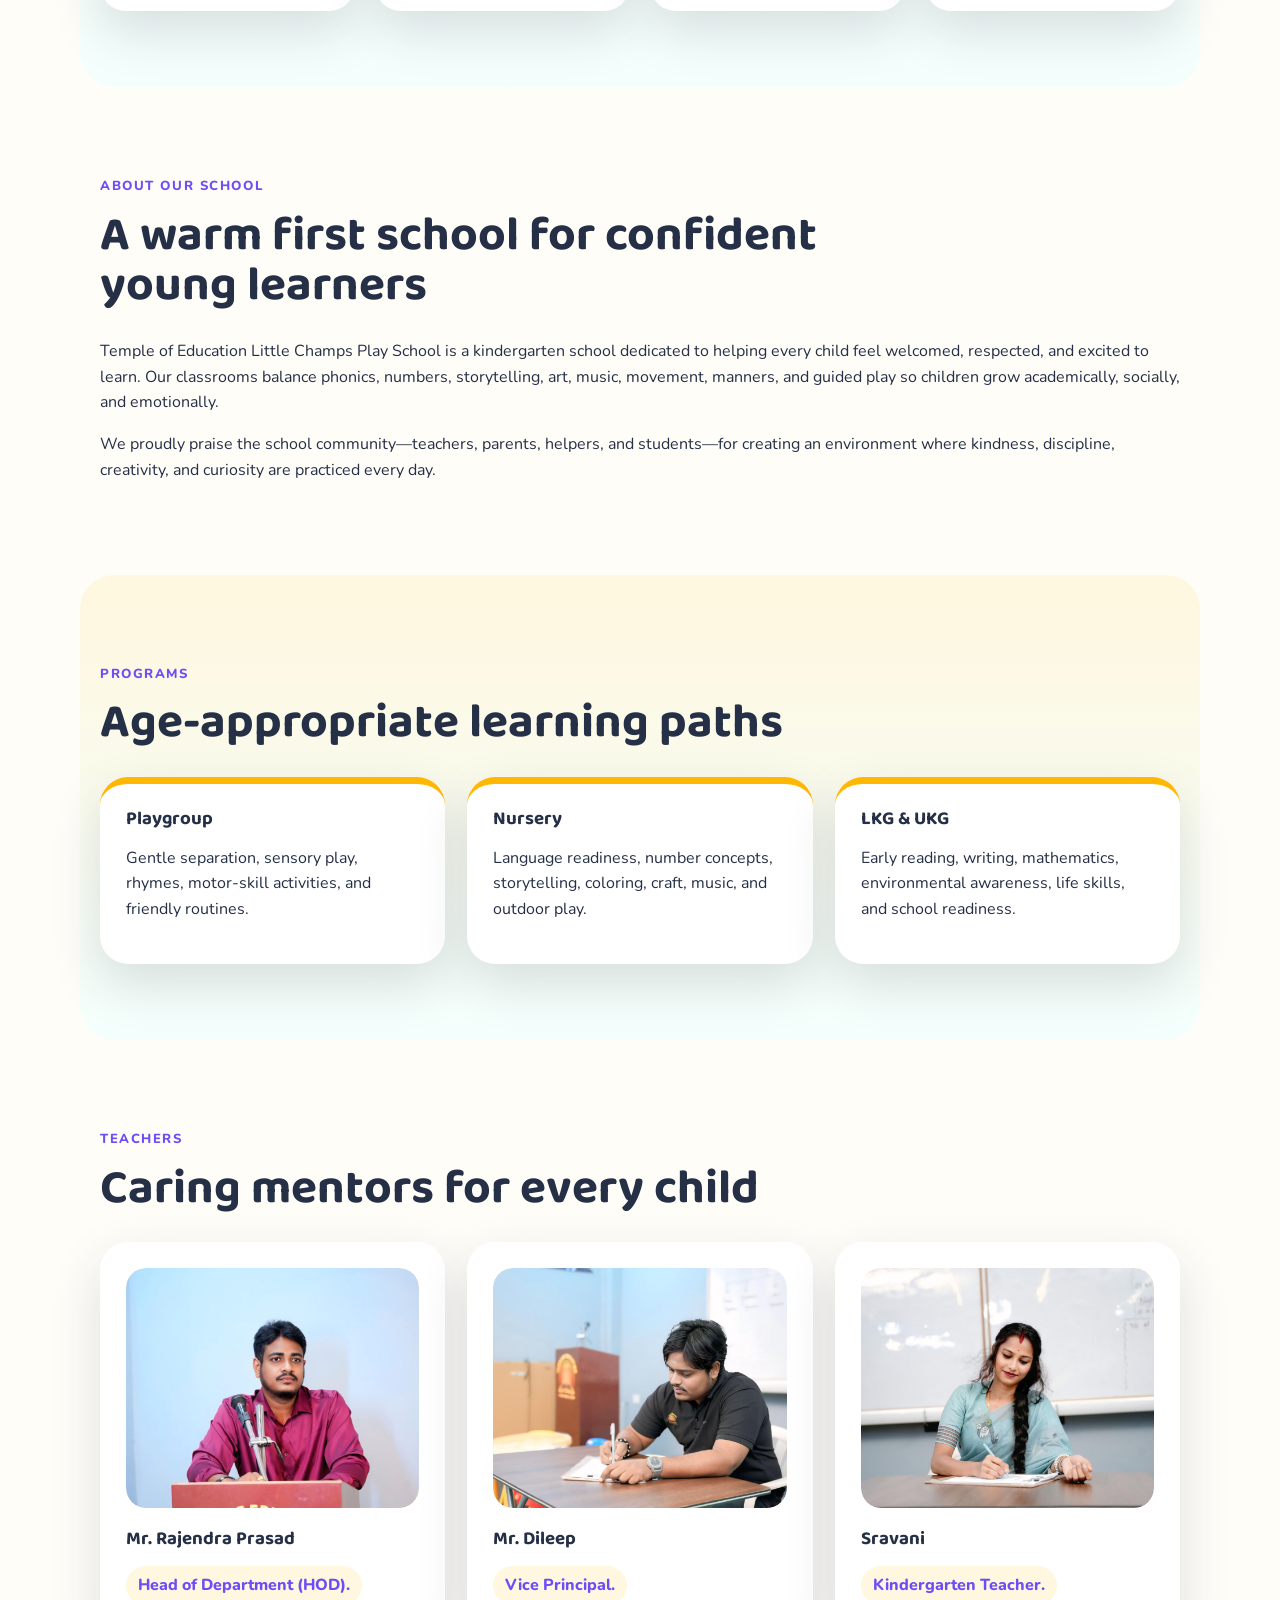
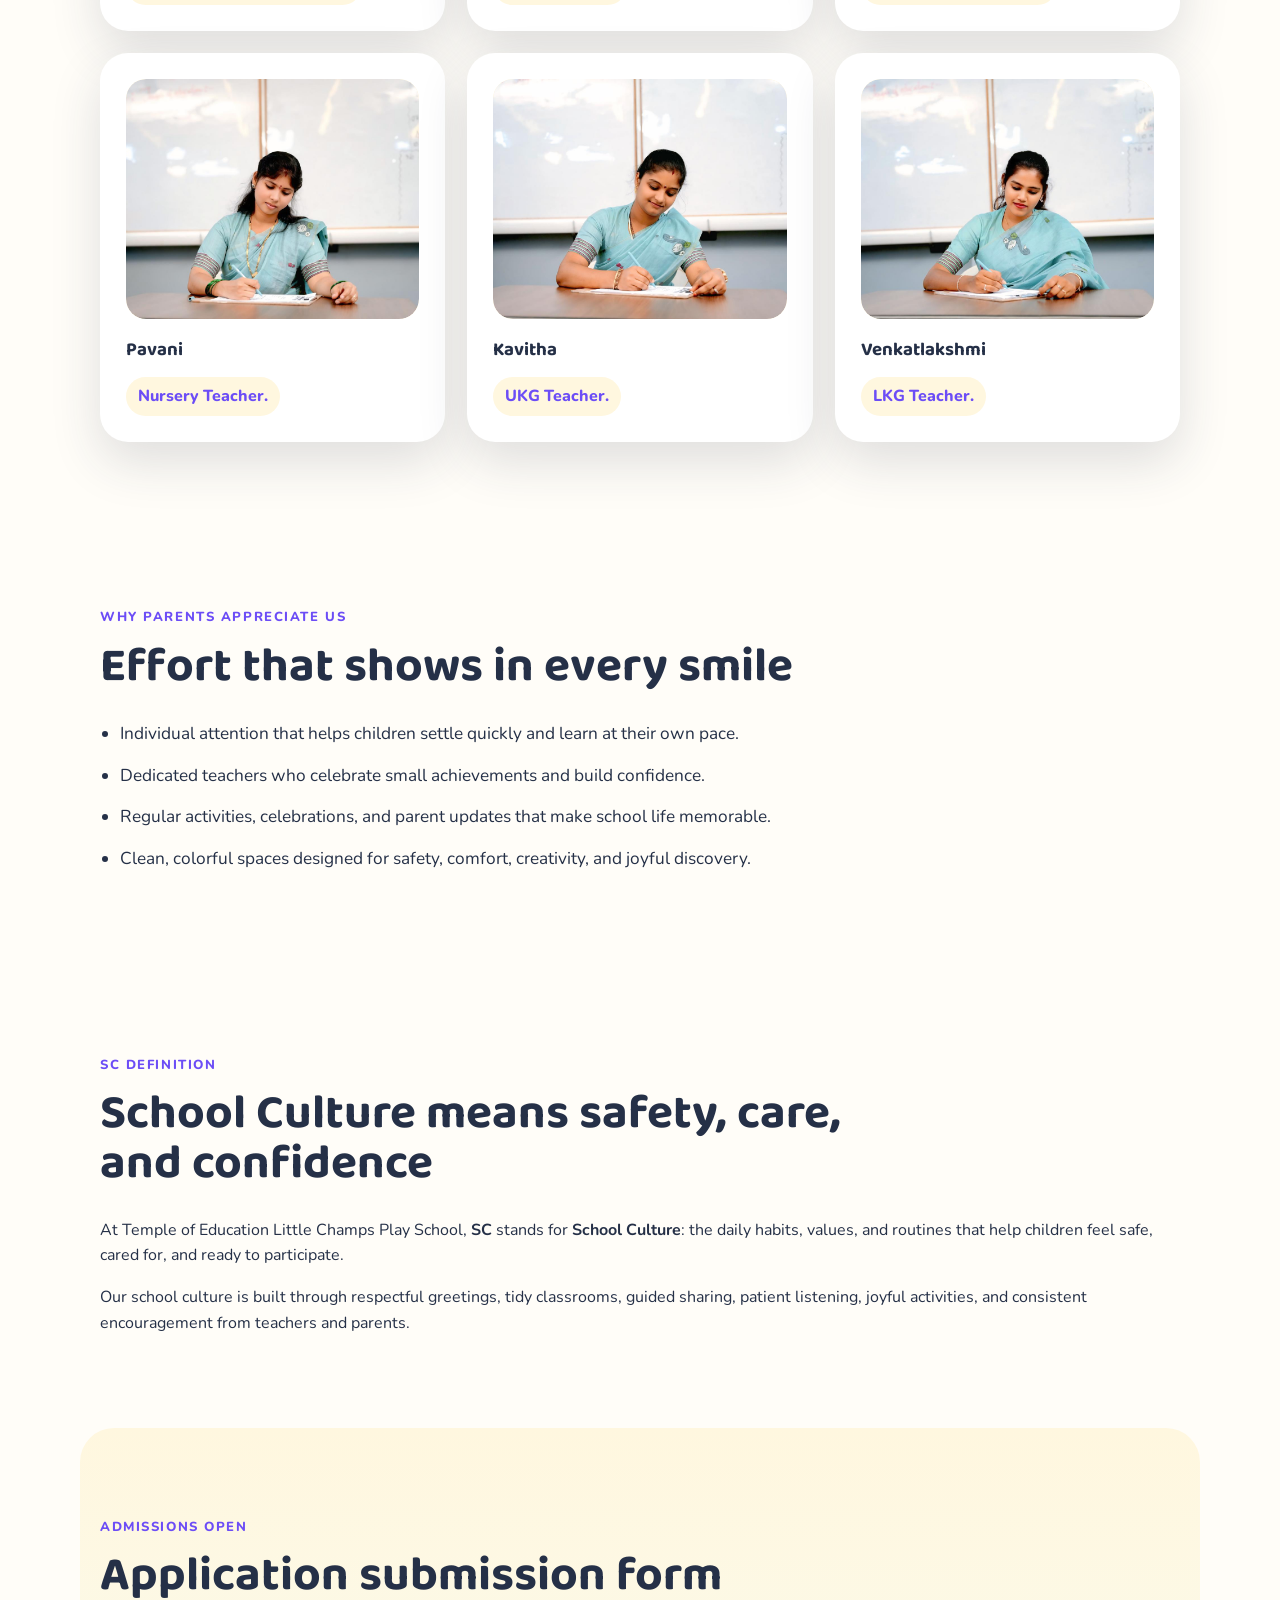
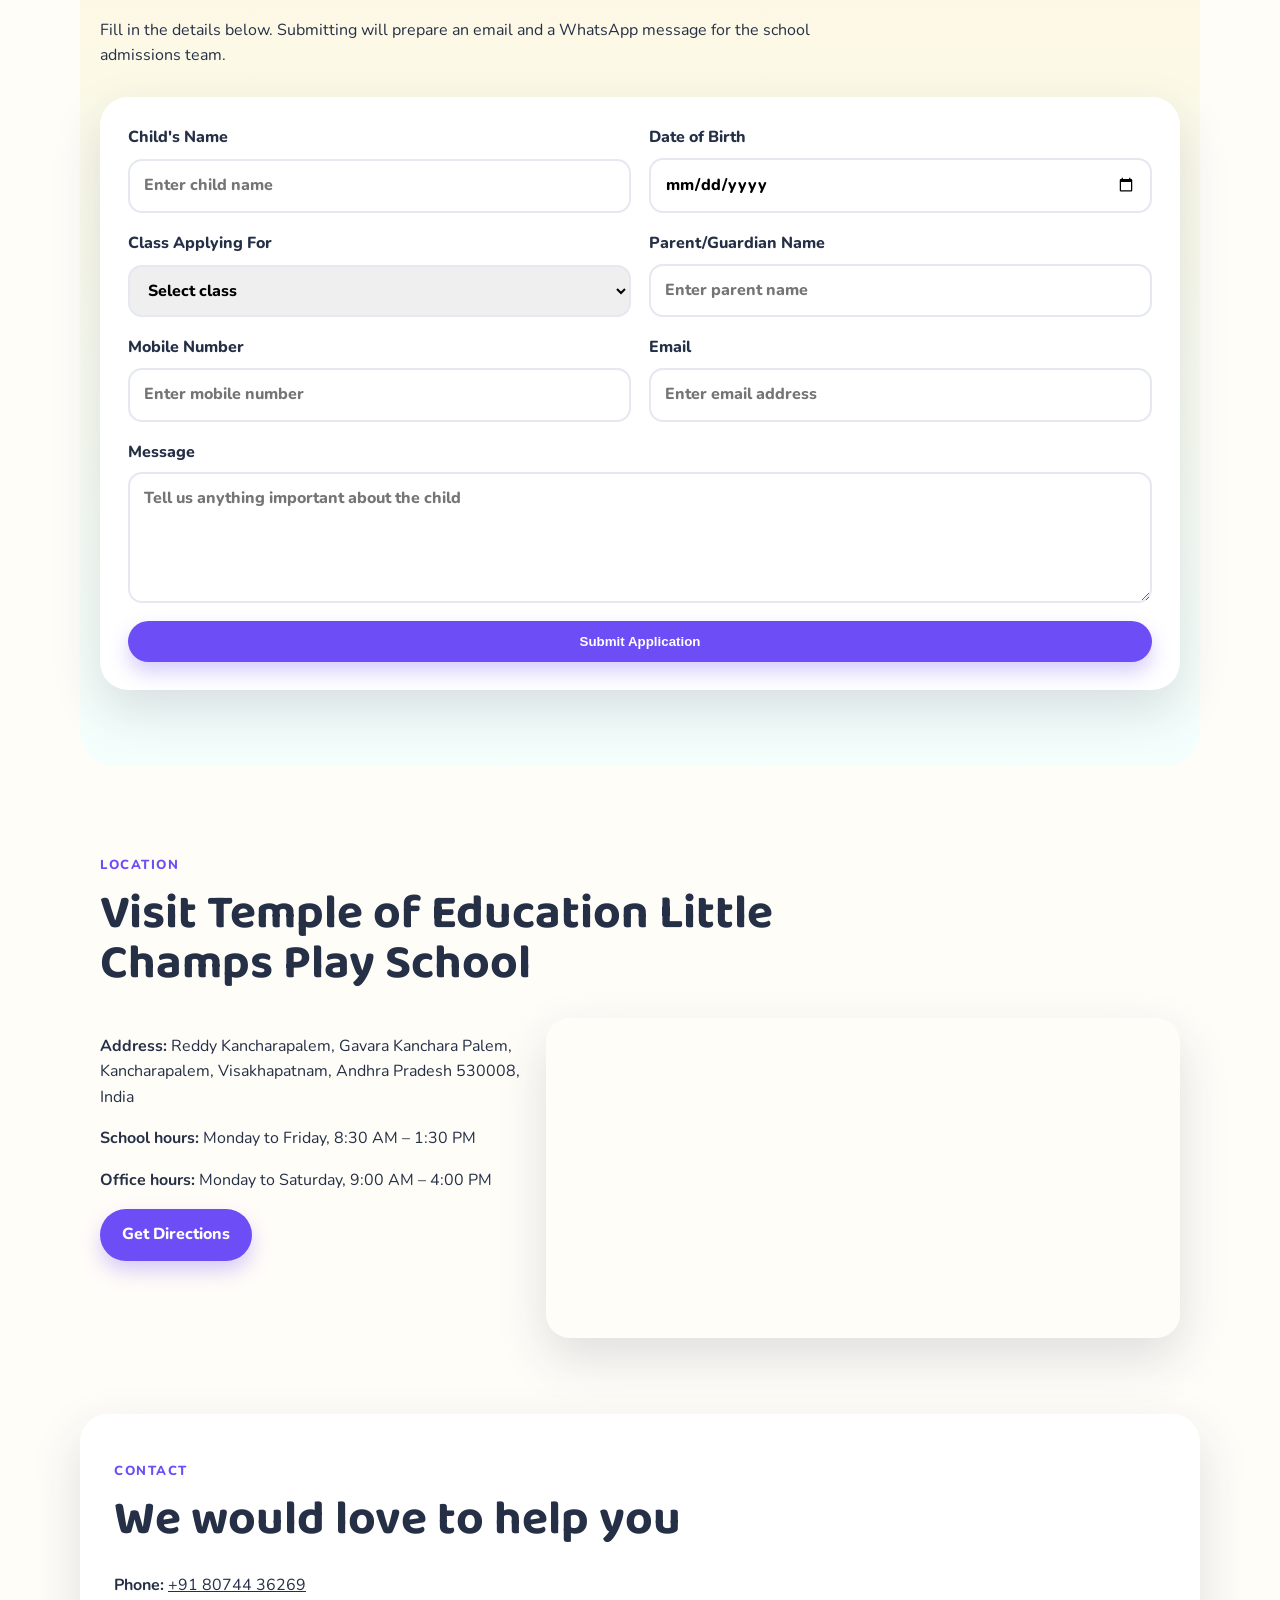
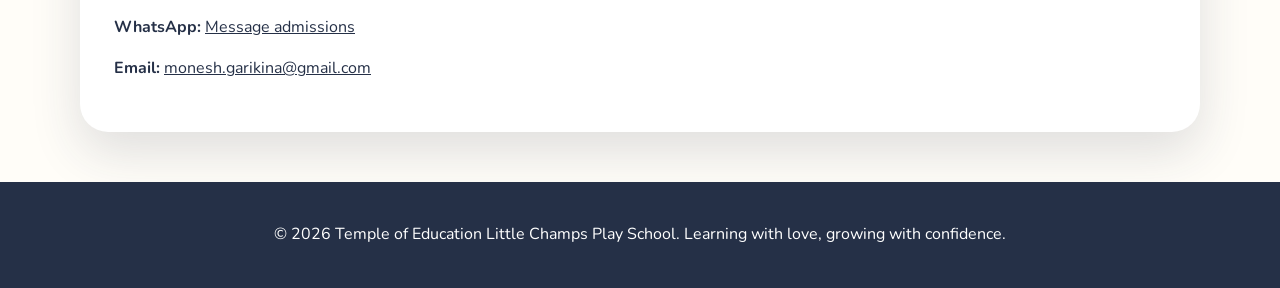
==== commit 67ce2da6: "Add curriculum specializations to hero copy" ====
--- a/index.html
+++ b/index.html
@@ -51,7 +51,7 @@
       <div class="hero-content">
         <p class="eyebrow">Kindergarten • Playgroup • Nursery • LKG • UKG</p>
         <h1>Building bright beginnings with love, care, and joyful learning.</h1>
-        <p class="hero-copy">Temple of Education Little Champs Play School nurtures curious minds through safe classrooms, caring teachers, activity-based lessons, and strong parent partnership.</p>
+        <p class="hero-copy">Temple of Education Little Champs Play School nurtures curious minds through safe classrooms, caring teachers, activity-based lessons, and strong parent partnership. We specialize in SSC, CBSE, and ICSE curricula.</p>
         <div class="hero-actions">
           <a class="btn primary" href="#admission">Submit Application</a>
           <a class="btn secondary" href="#contact">Talk to Admissions</a>
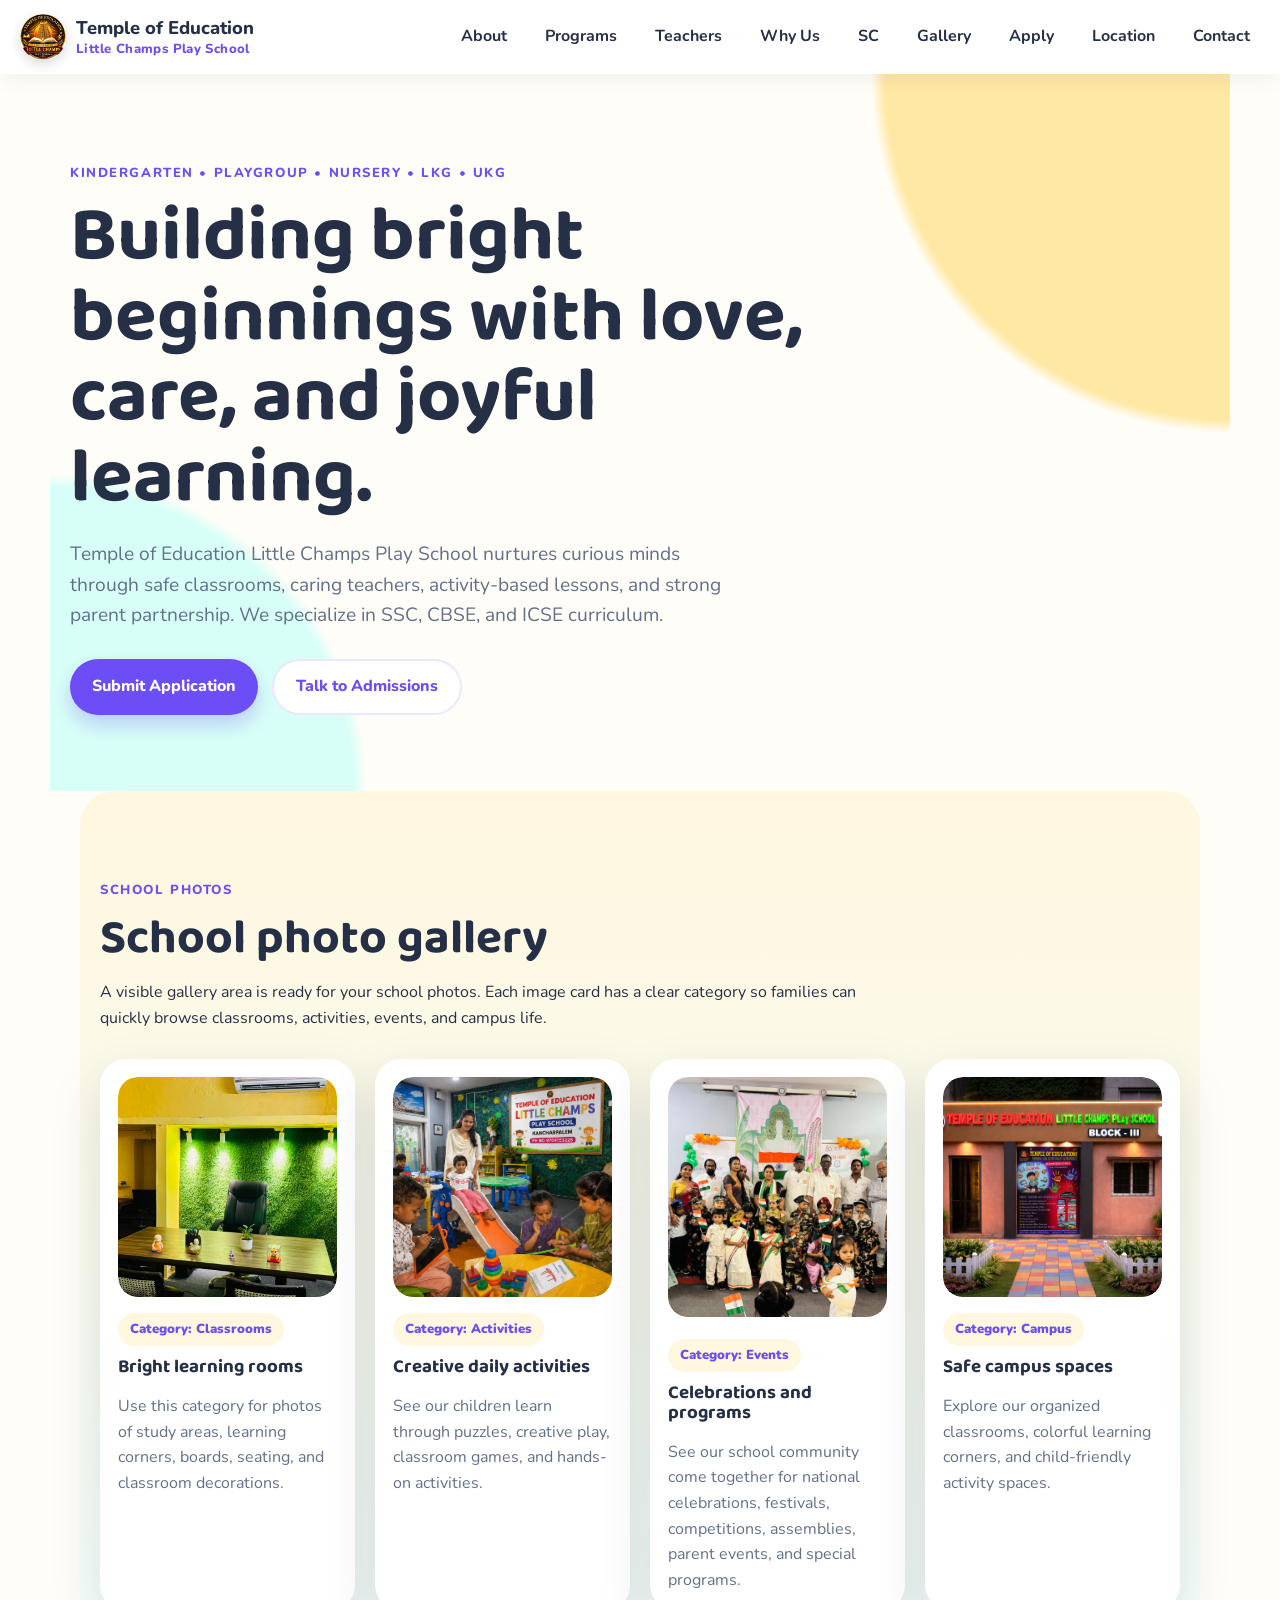
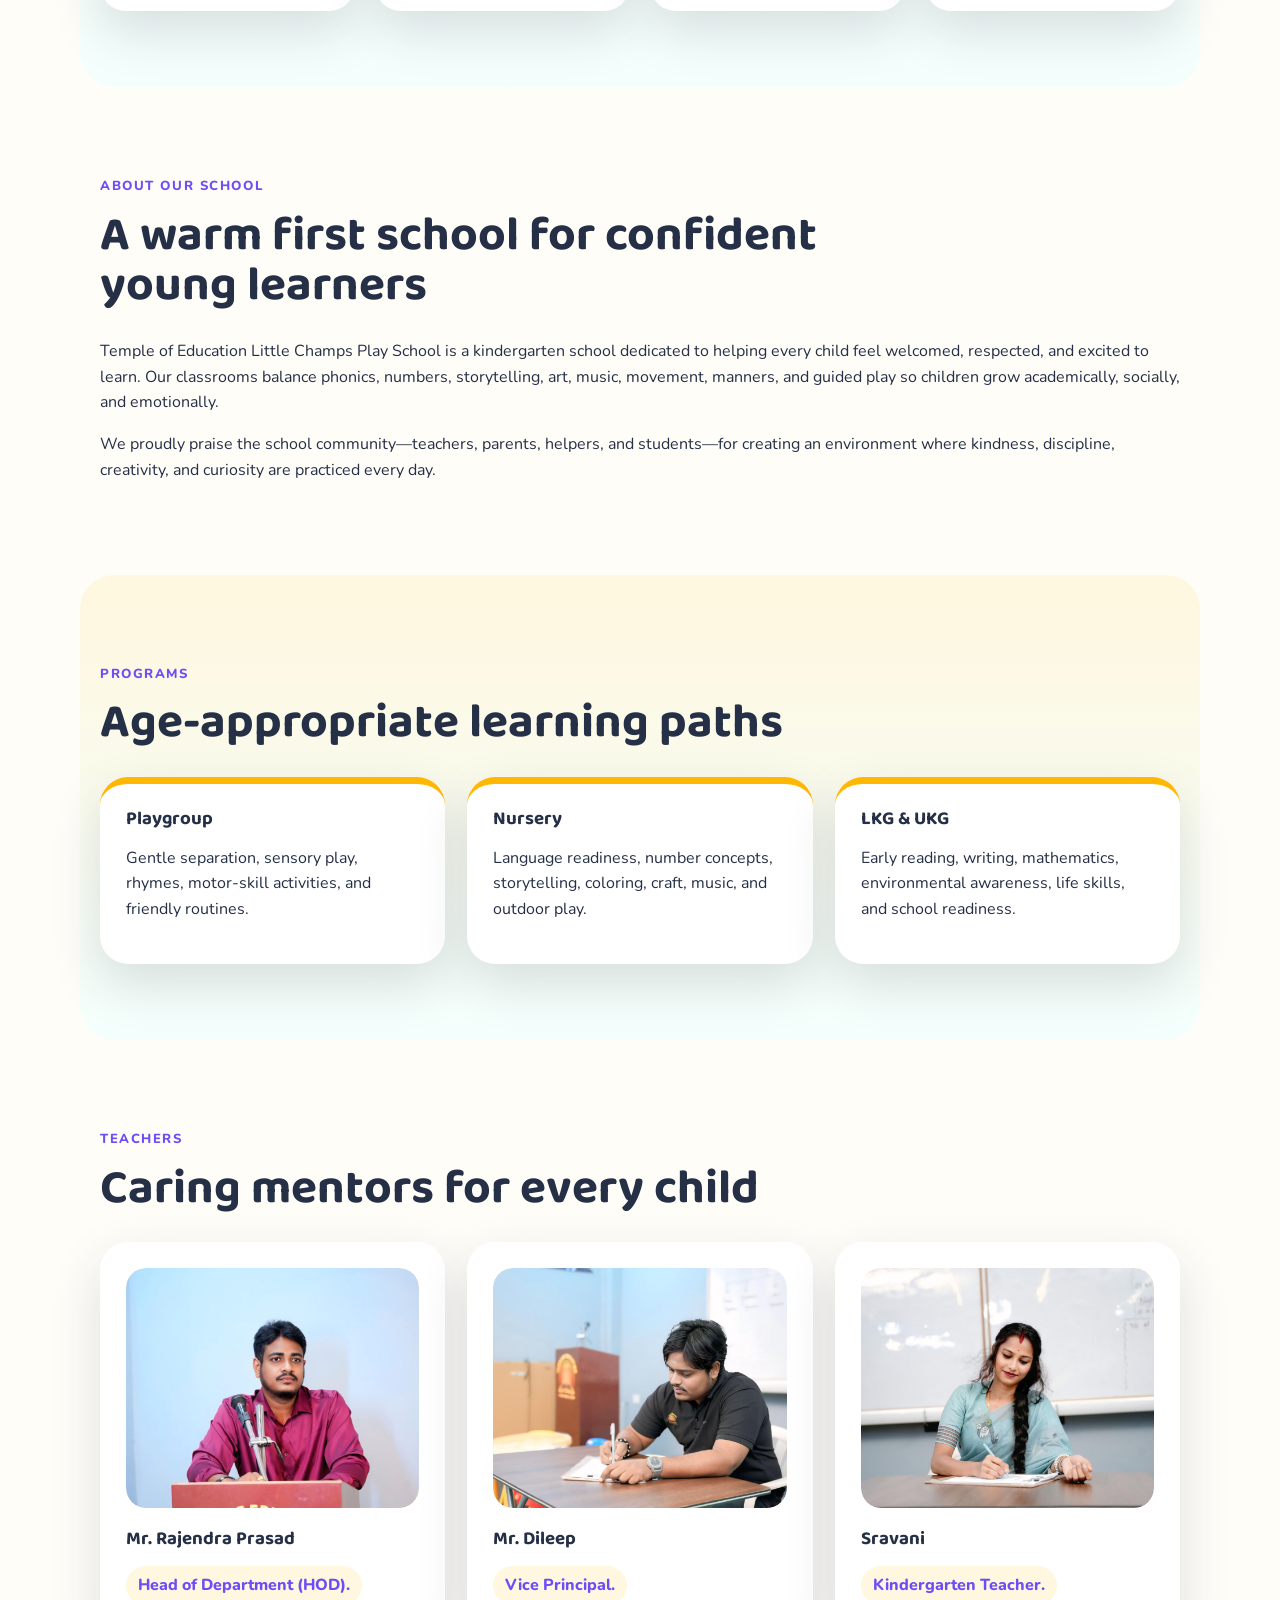
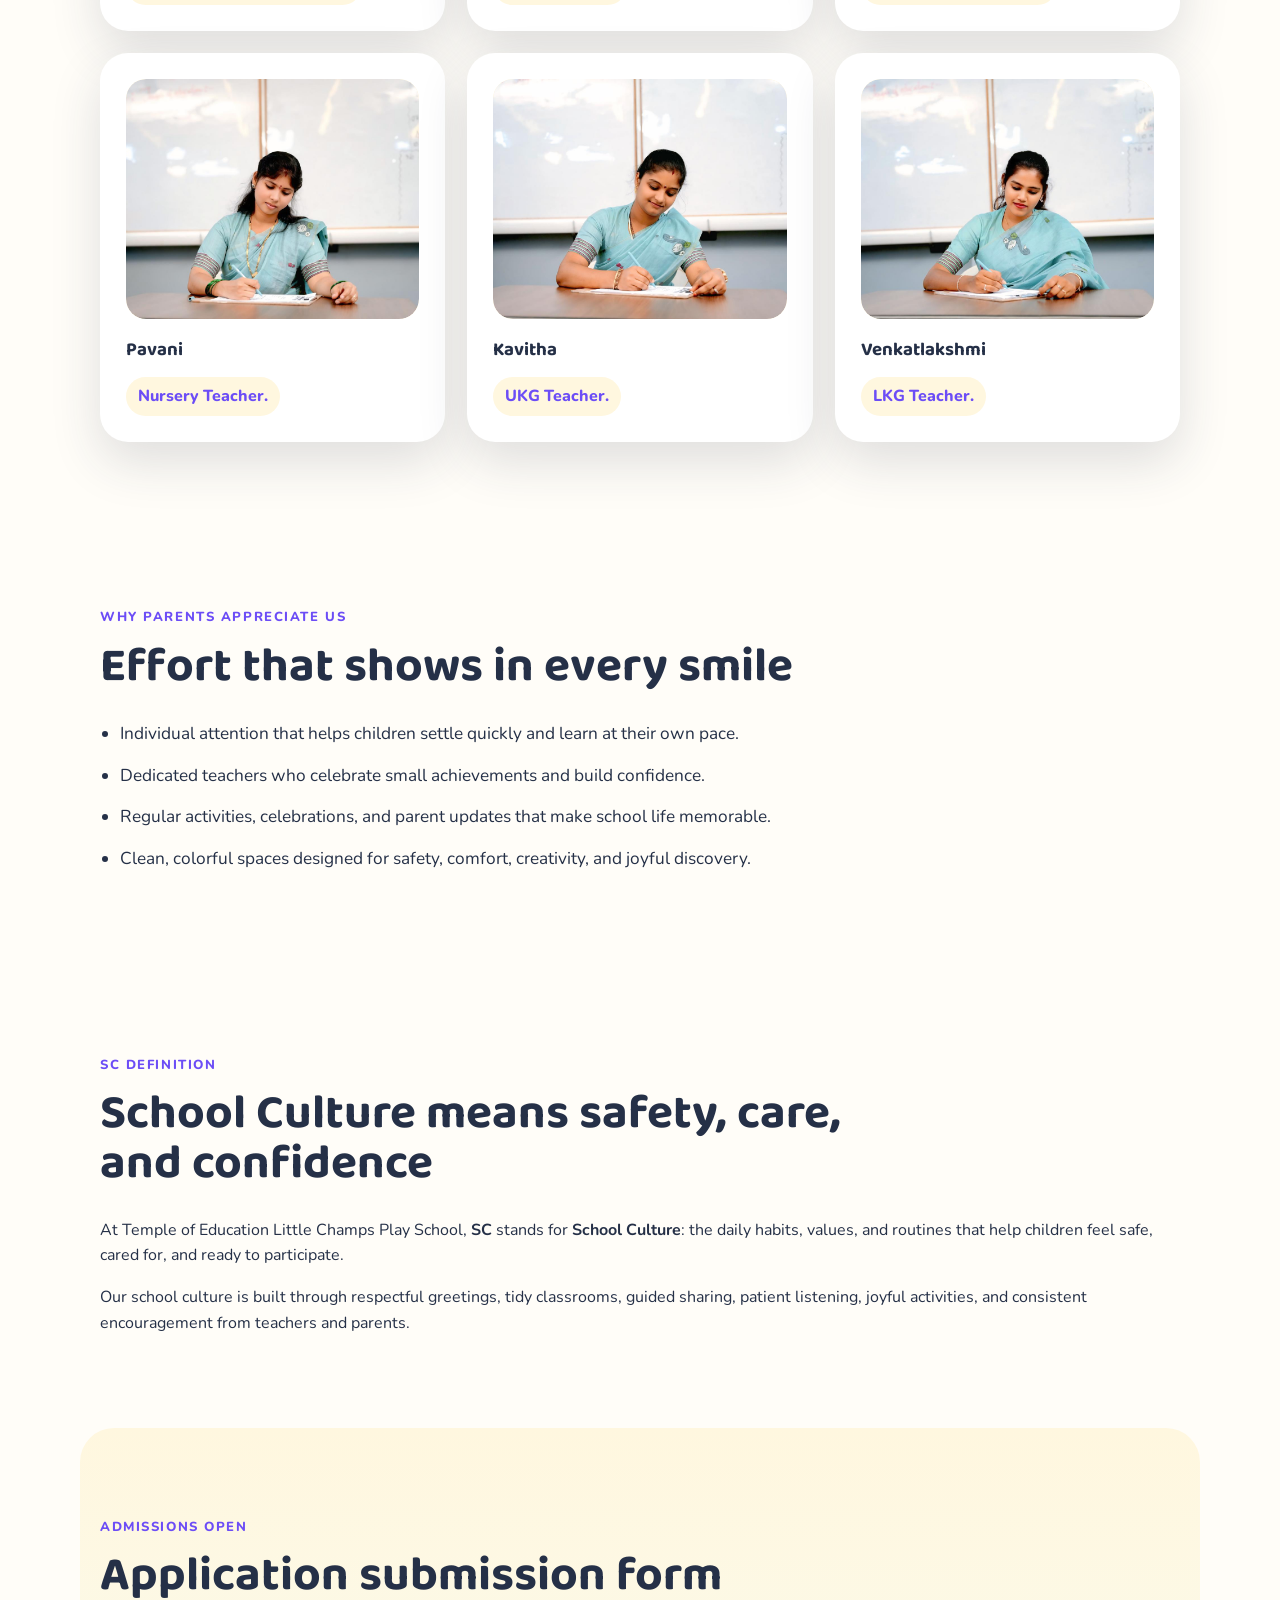
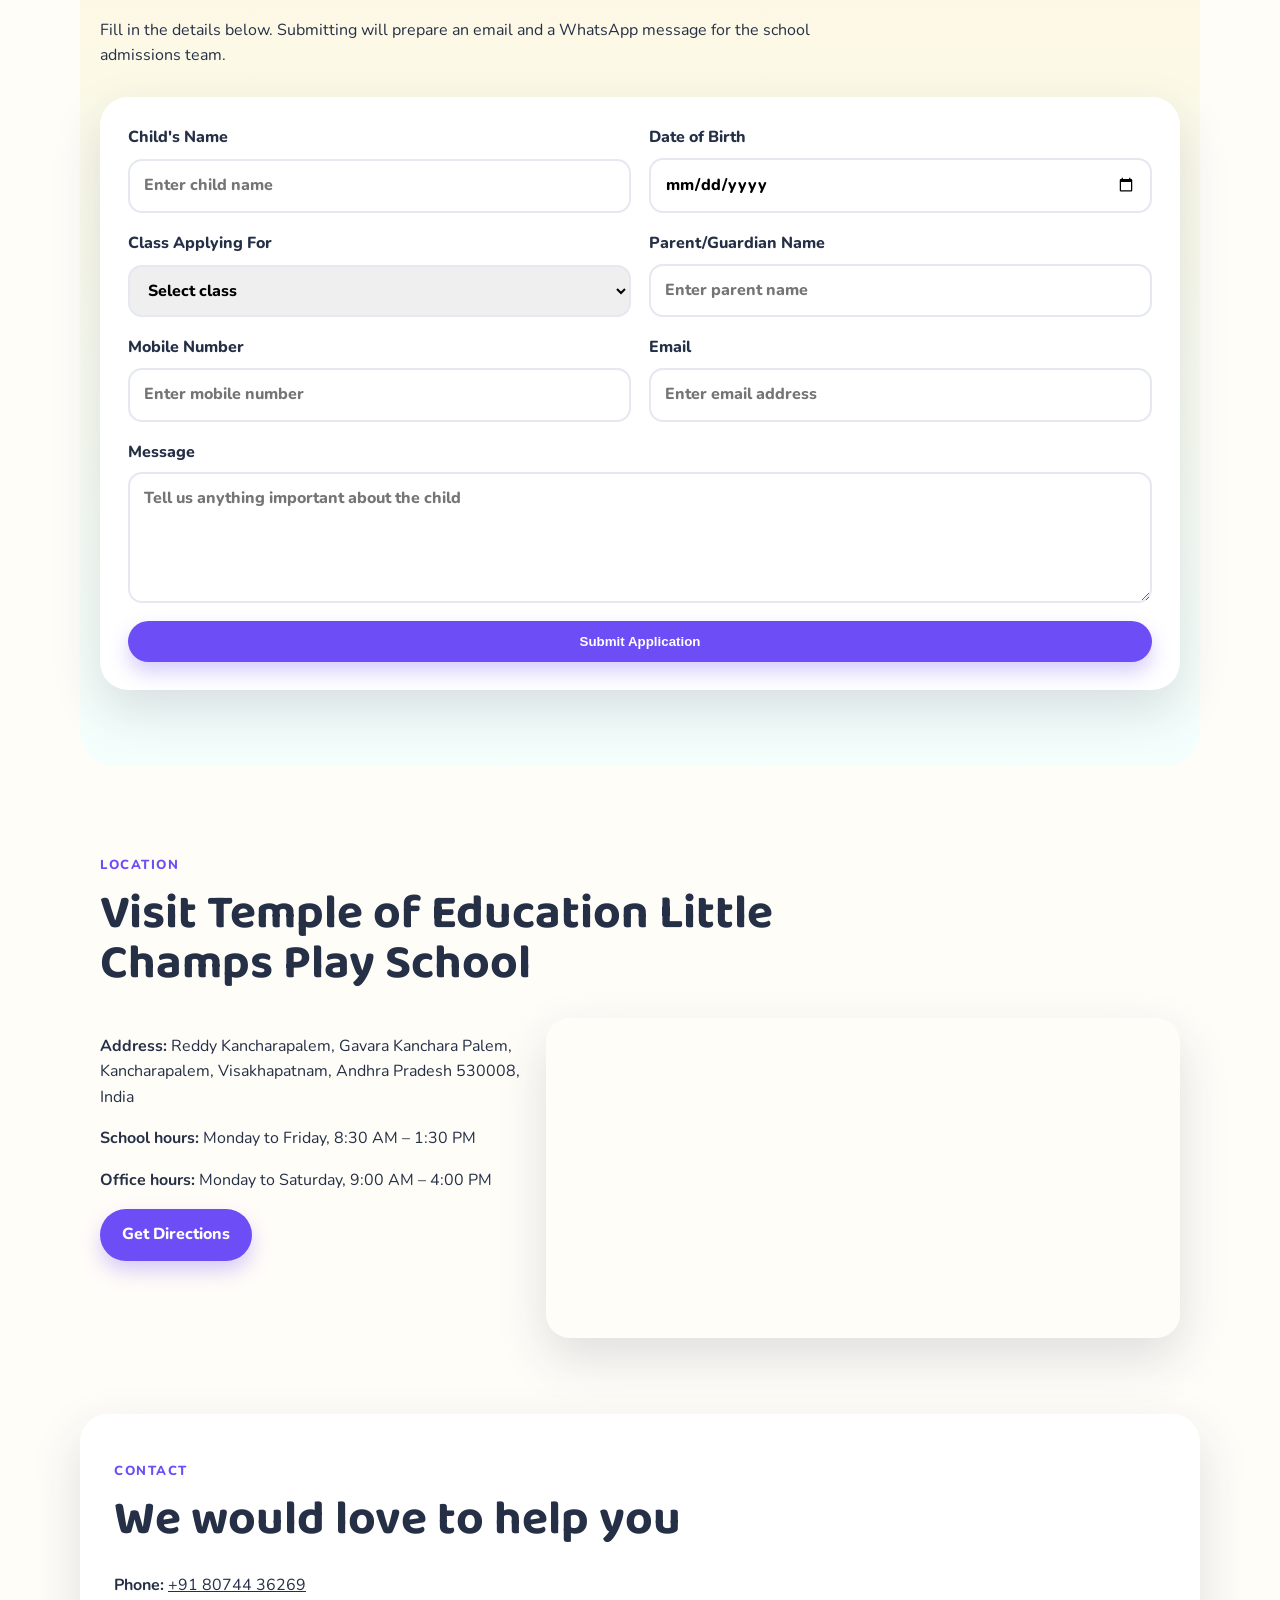
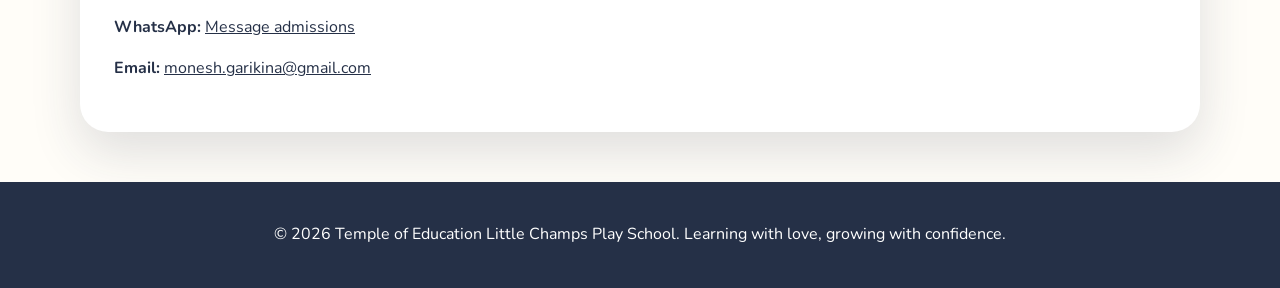
==== commit beaee3bf: "Correct curriculum copy and portrait framing" ====
--- a/index.html
+++ b/index.html
@@ -51,7 +51,7 @@
       <div class="hero-content">
         <p class="eyebrow">Kindergarten • Playgroup • Nursery • LKG • UKG</p>
         <h1>Building bright beginnings with love, care, and joyful learning.</h1>
-        <p class="hero-copy">Temple of Education Little Champs Play School nurtures curious minds through safe classrooms, caring teachers, activity-based lessons, and strong parent partnership. We specialize in SSC, CBSE, and ICSE curricula.</p>
+        <p class="hero-copy">Temple of Education Little Champs Play School nurtures curious minds through safe classrooms, caring teachers, activity-based lessons, and strong parent partnership. We specialize in SSC, CBSE, and ICSE curriculum.</p>
         <div class="hero-actions">
           <a class="btn primary" href="#admission">Submit Application</a>
           <a class="btn secondary" href="#contact">Talk to Admissions</a>
--- a/site-v14.css
+++ b/site-v14.css
@@ -92,7 +92,7 @@
 .gallery-message { color: var(--muted); }
 @media (max-width: 760px) { .teacher-photo-gallery { grid-template-columns: 1fr; } .gallery-page-header { align-items: flex-start; flex-direction: column; } }
 .teacher-role { display: inline-flex; margin: 0; padding: 7px 12px; border-radius: 999px; background: var(--soft); color: var(--primary); font-weight: 800; }
-/* Keep the HOD's face and upper body in view when the portrait is cropped to the card. */
-[data-teacher="rajendra-prasad"] .teacher-photo:nth-child(3) { object-position: center 15%; }
+/* Favor the lower portion of the portrait so the HOD appears higher in the cropped card. */
+[data-teacher="rajendra-prasad"] .teacher-photo:nth-child(3) { object-position: center 80%; }
 .school-photo-slider { margin-bottom: 16px; }
 .school-photo-slider .teacher-slides { height: 220px; }
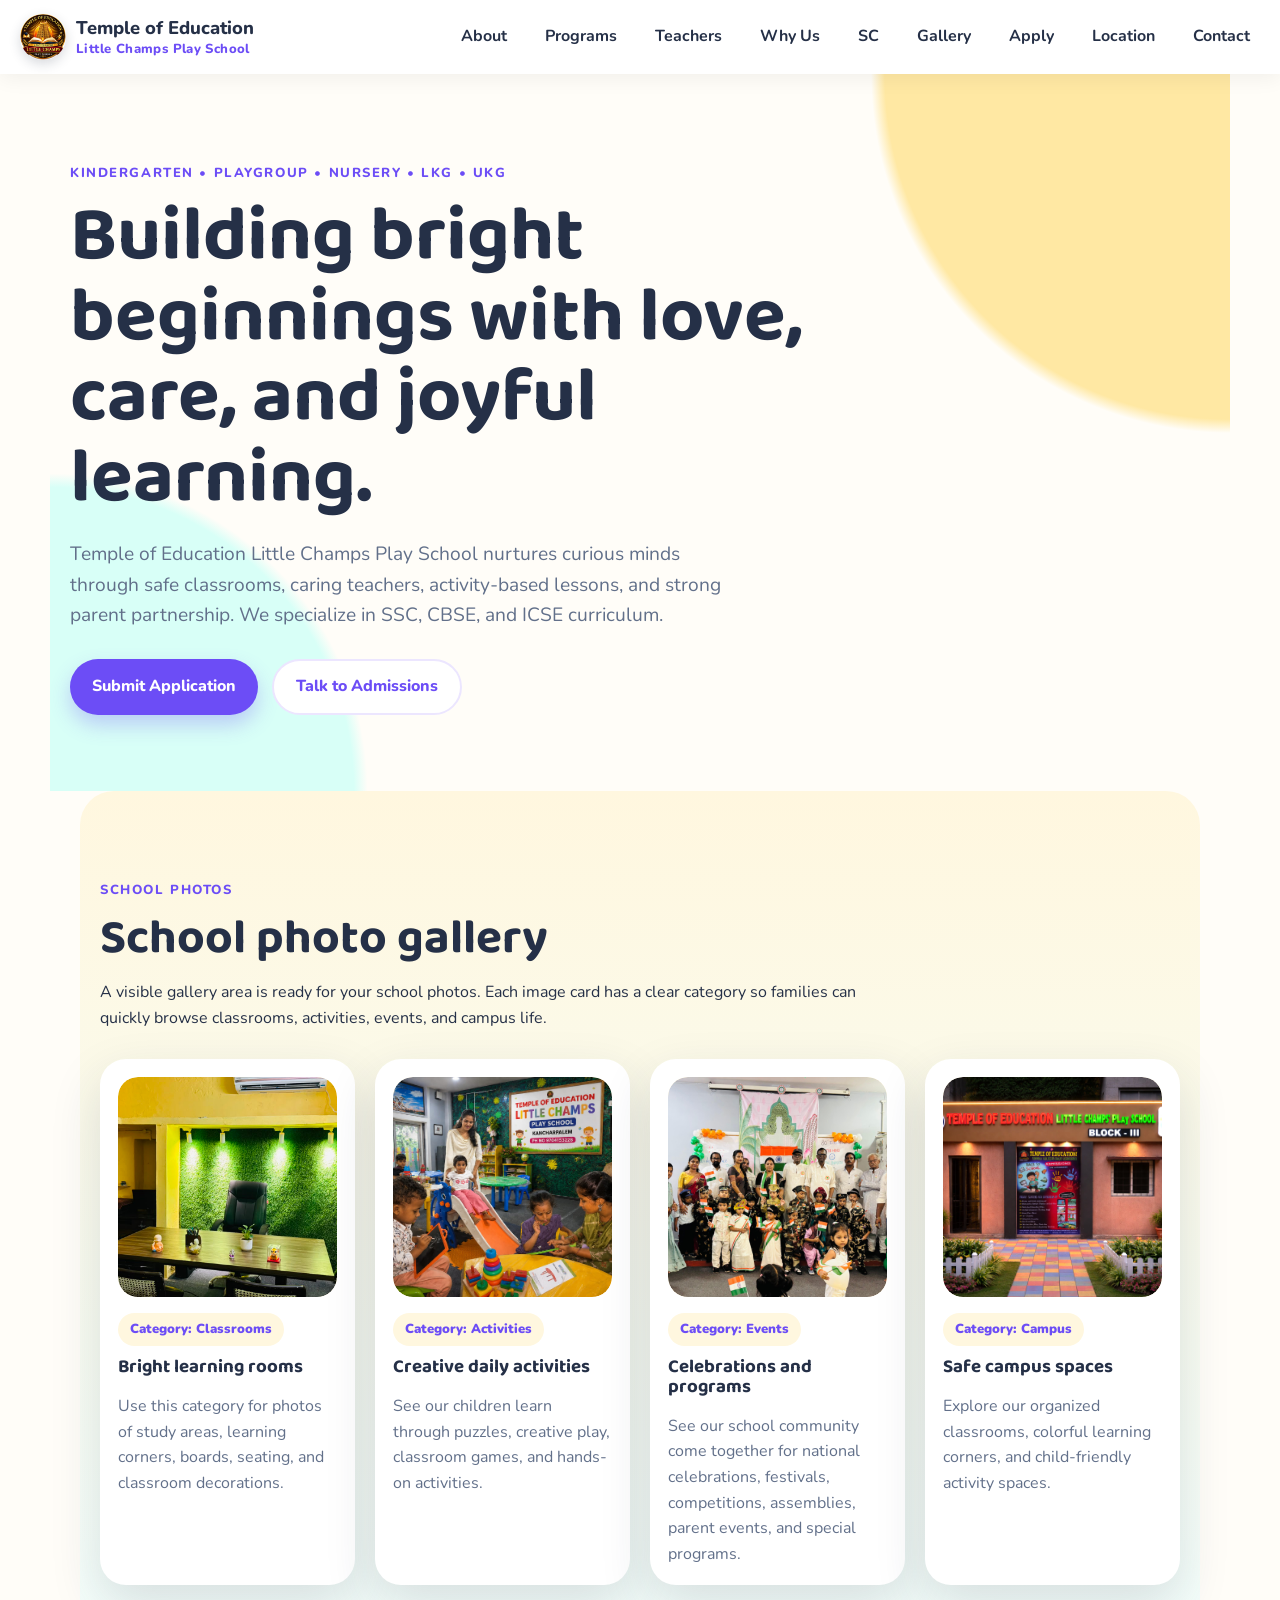
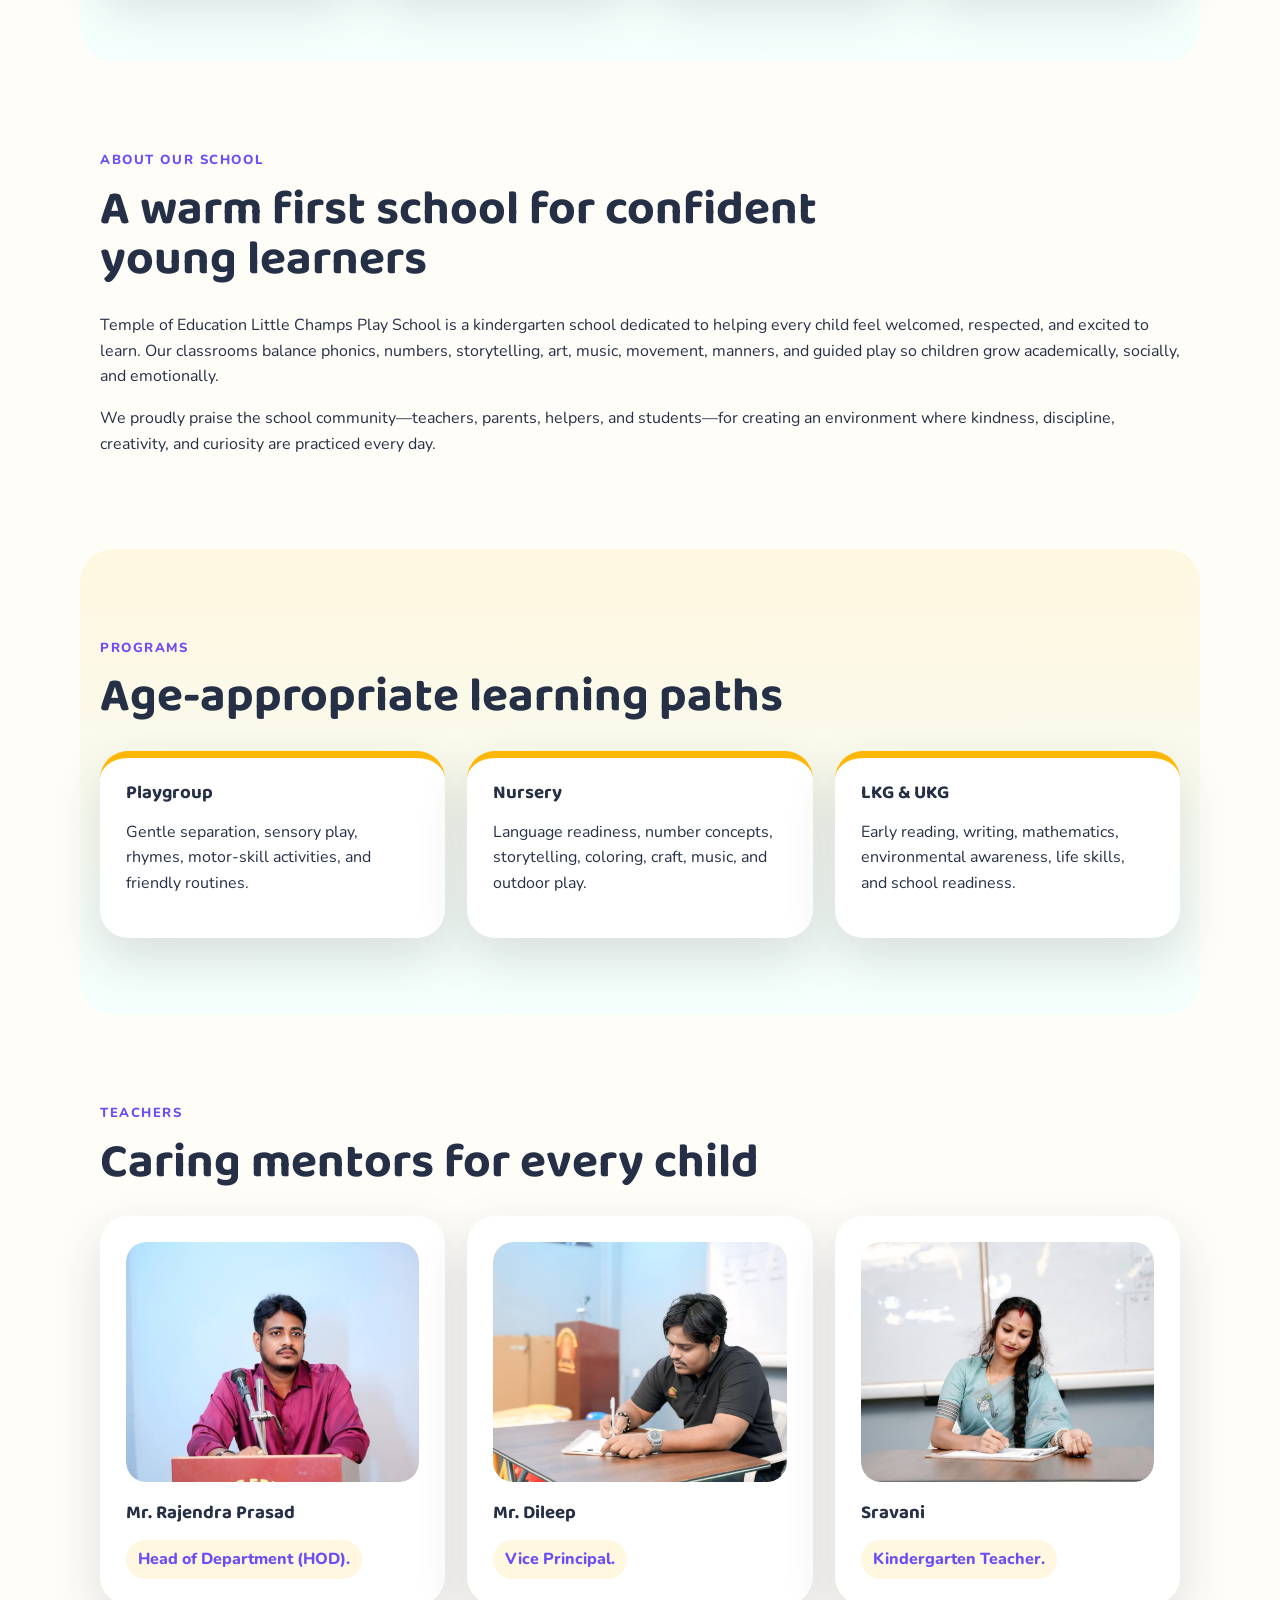
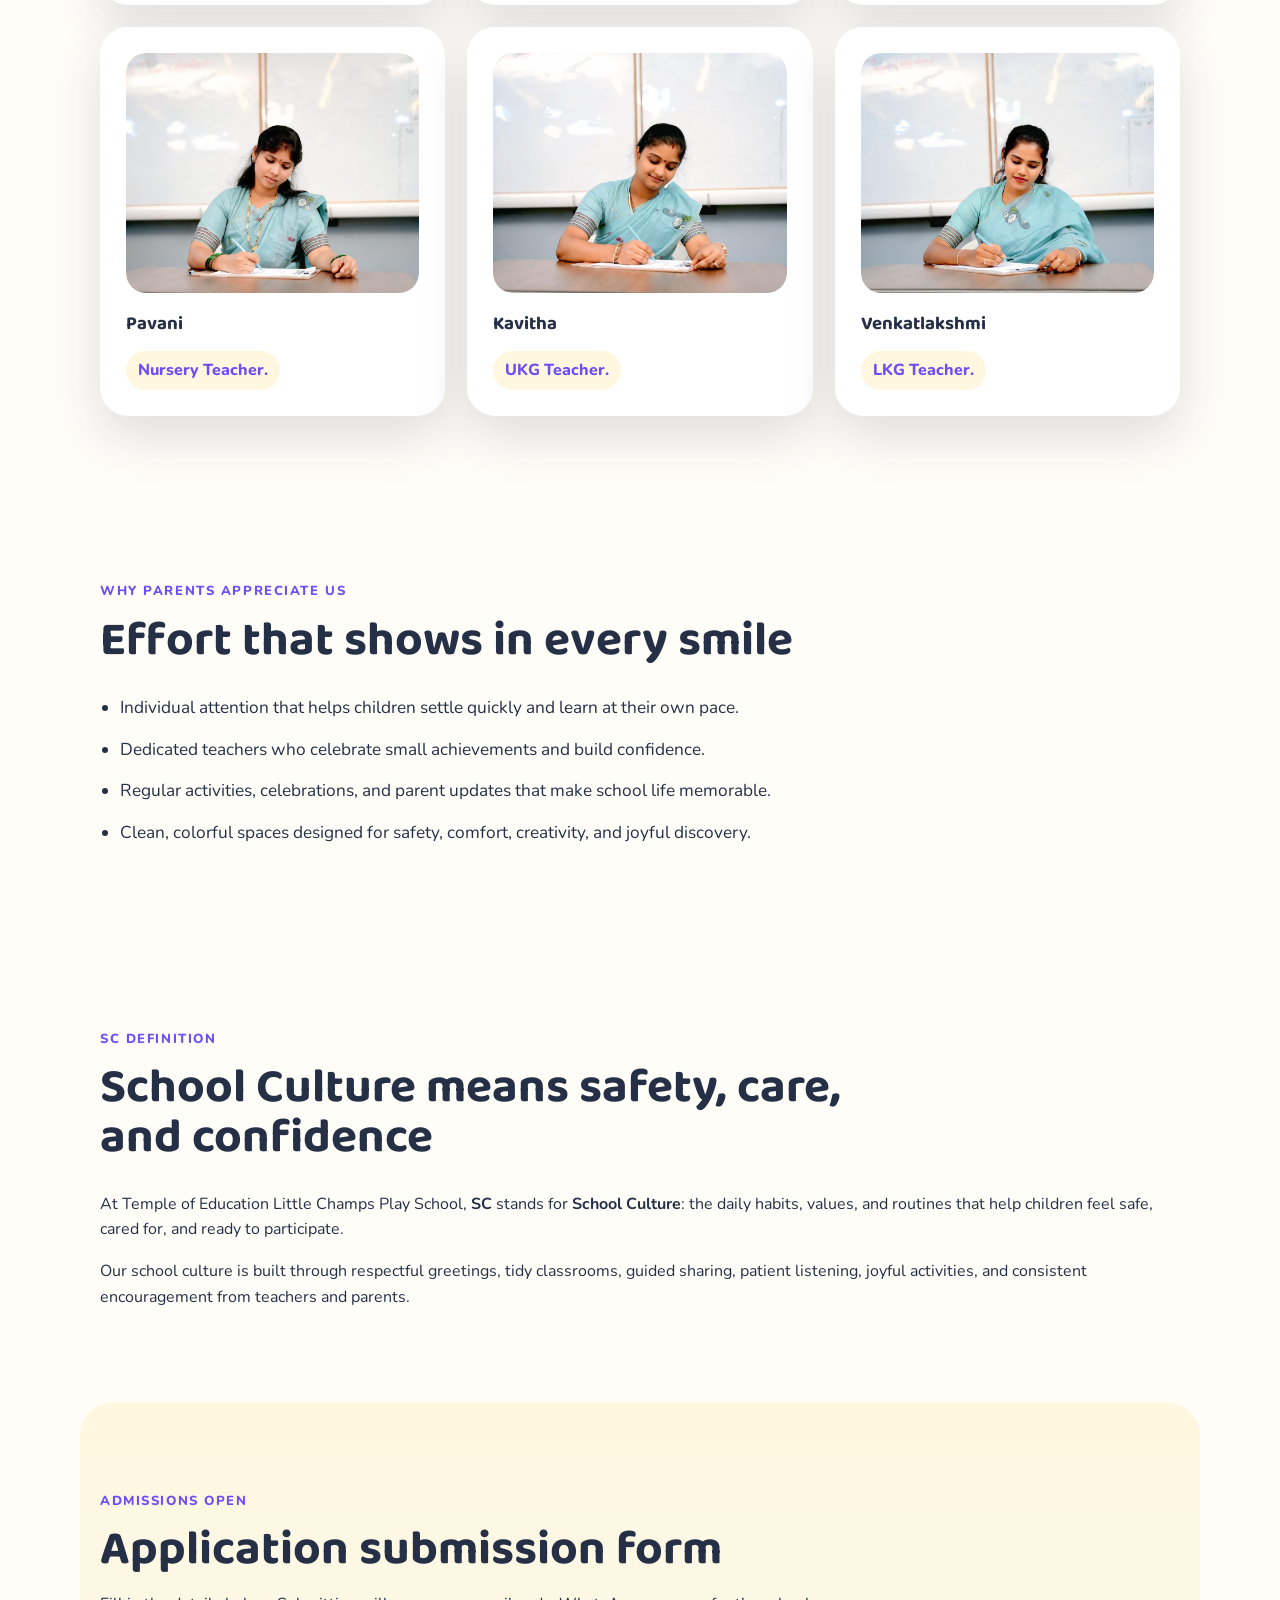
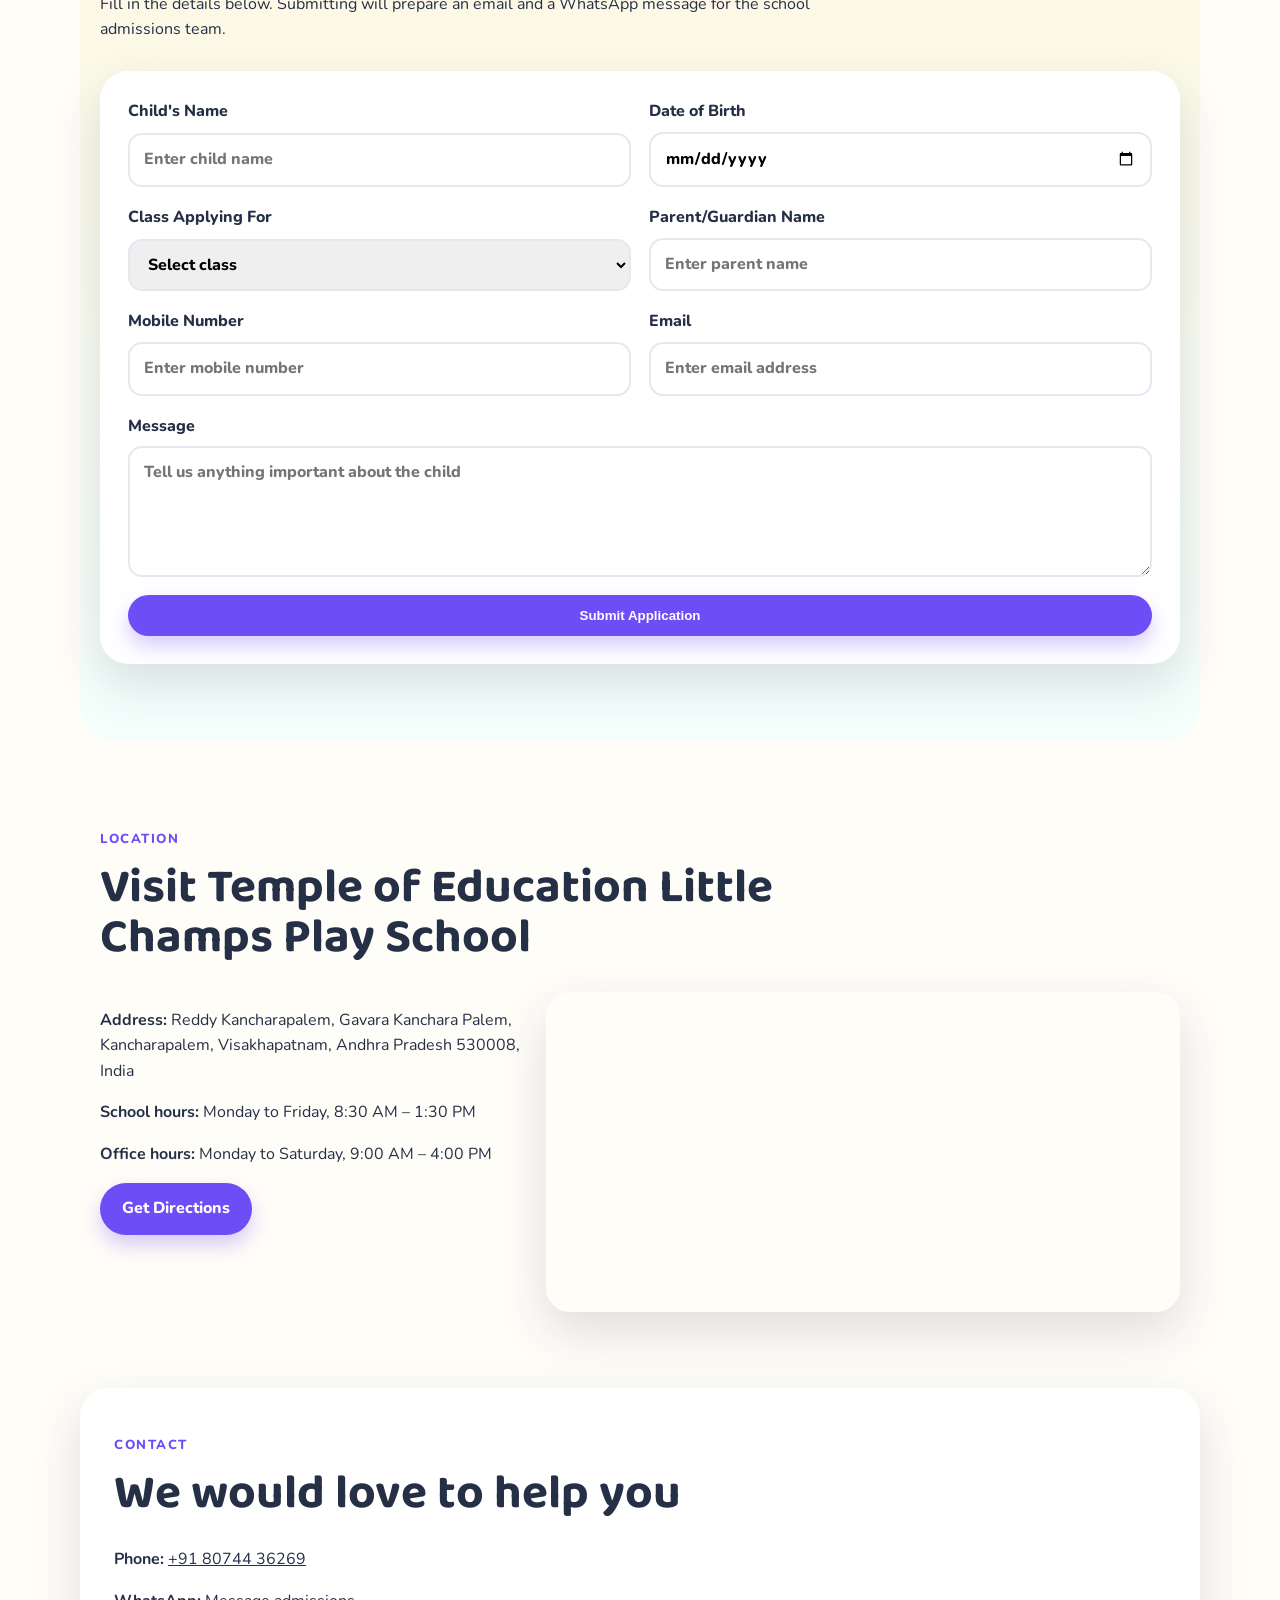
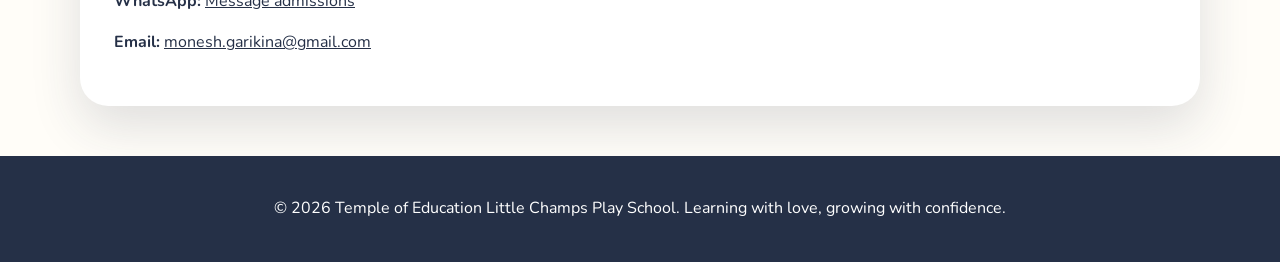
==== commit 5585a3cf: "Update map link and align event card image" ====
--- a/index.html
+++ b/index.html
@@ -87,7 +87,7 @@
           <p>See our children learn through puzzles, creative play, classroom games, and hands-on activities.</p>
         </article>
         <article class="gallery-card" data-gallery="celebrations-and-programs">
-          <a class="single-teacher-photo teacher-gallery-link" href="teacher-gallery.html?gallery=celebrations-and-programs" aria-label="View all celebrations and programs photos">
+          <a class="single-teacher-photo single-school-photo teacher-gallery-link" href="teacher-gallery.html?gallery=celebrations-and-programs" aria-label="View all celebrations and programs photos">
             <img class="teacher-photo is-active" src="assets/celebrations-and-programs-1.svg" alt="Children, teachers, and guests celebrating Independence Day together" width="2048" height="1152" />
           </a>
           <span class="category-label">Category: Events</span>
@@ -230,7 +230,7 @@
           <p><strong>Address:</strong> Reddy Kancharapalem, Gavara Kanchara Palem, Kancharapalem, Visakhapatnam, Andhra Pradesh 530008, India</p>
           <p><strong>School hours:</strong> Monday to Friday, 8:30 AM – 1:30 PM</p>
           <p><strong>Office hours:</strong> Monday to Saturday, 9:00 AM – 4:00 PM</p>
-          <a class="btn primary" href="https://maps.app.goo.gl/eF3cK182L6LpwzW1A" target="_blank" rel="noopener">Get Directions</a>
+          <a class="btn primary" href="https://maps.app.goo.gl/RU3cZXkoQV7V4fw68" target="_blank" rel="noopener">Get Directions</a>
         </div>
         <iframe title="Temple of Education Little Champs Play School map" src="https://www.google.com/maps?q=Reddy%20Kancharapalem%2C%20Gavara%20Kanchara%20Palem%2C%20Kancharapalem%2C%20Visakhapatnam%2C%20Andhra%20Pradesh%20530008%2C%20India&amp;output=embed" loading="lazy"></iframe>
       </div>
--- a/site-v14.css
+++ b/site-v14.css
@@ -96,3 +96,4 @@
 [data-teacher="rajendra-prasad"] .teacher-photo:nth-child(3) { object-position: center 80%; }
 .school-photo-slider { margin-bottom: 16px; }
 .school-photo-slider .teacher-slides { height: 220px; }
+.single-school-photo { height: 220px; margin-bottom: 16px; }
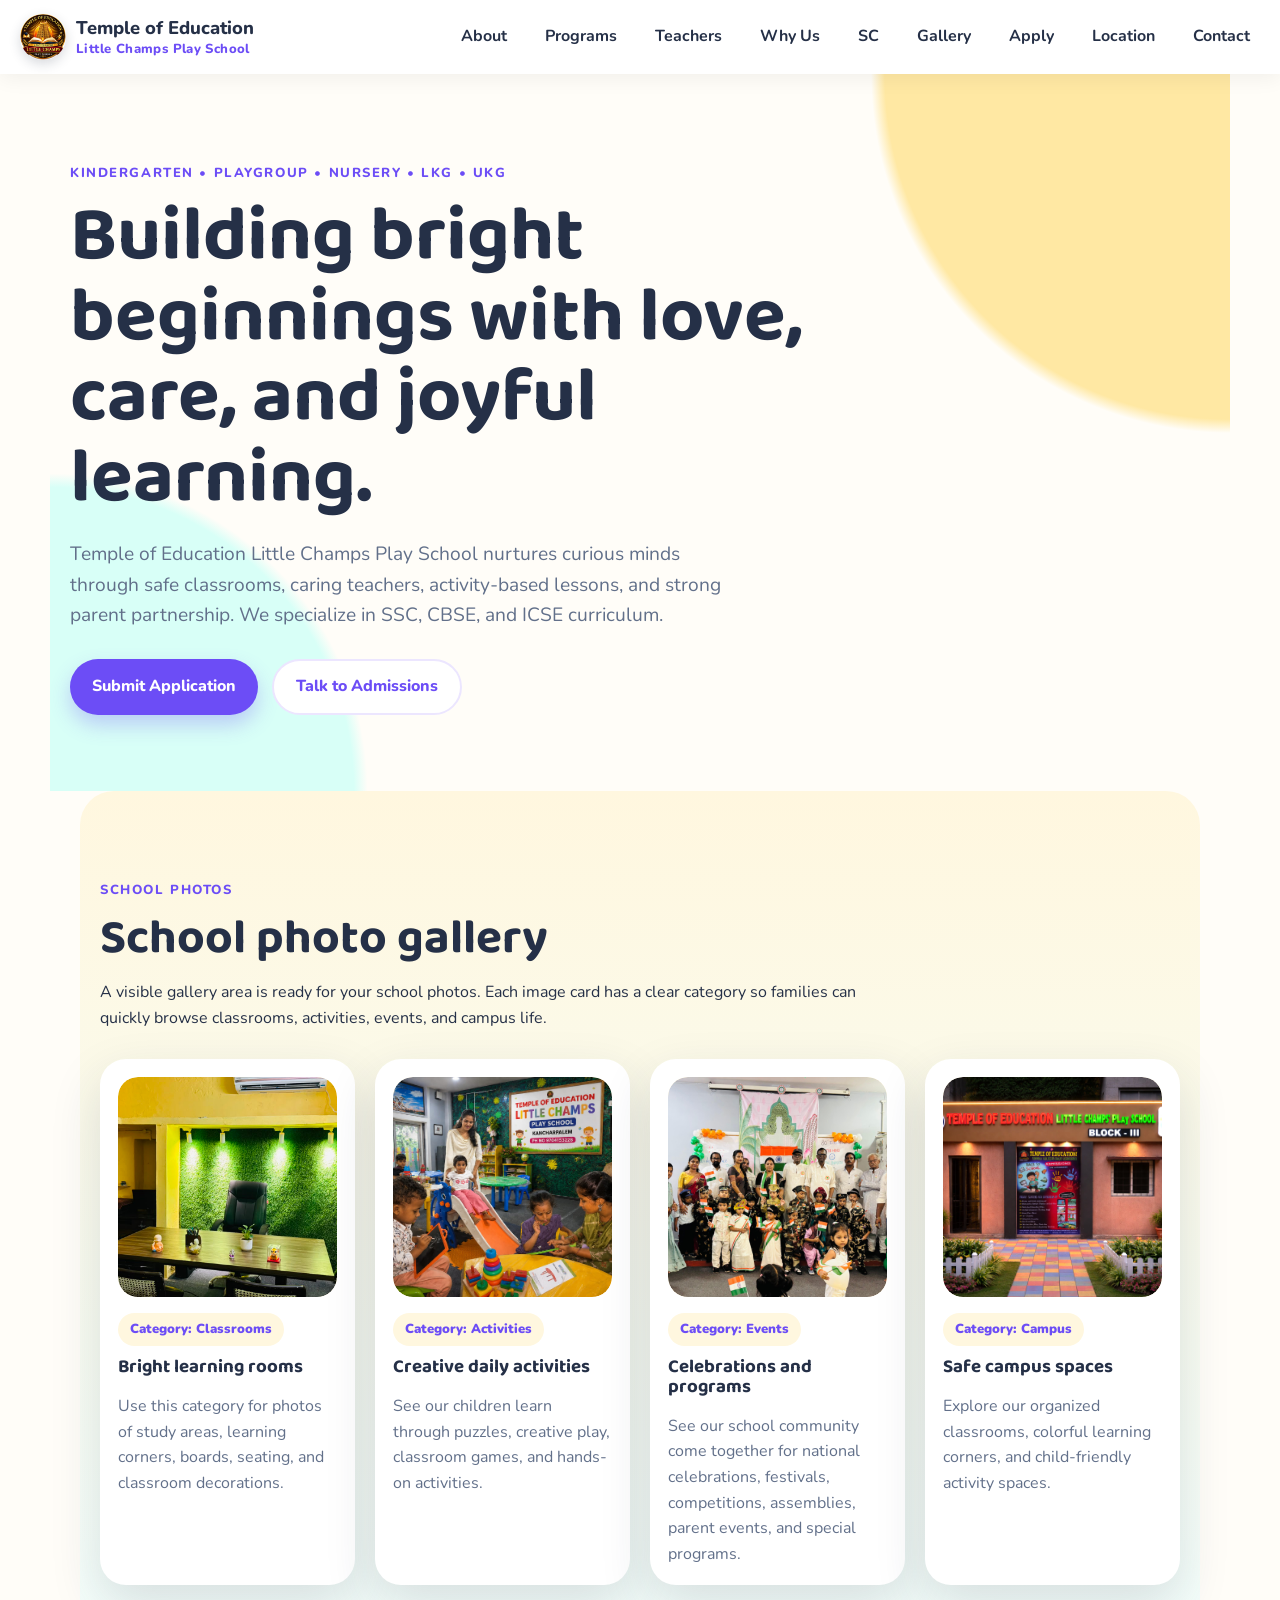
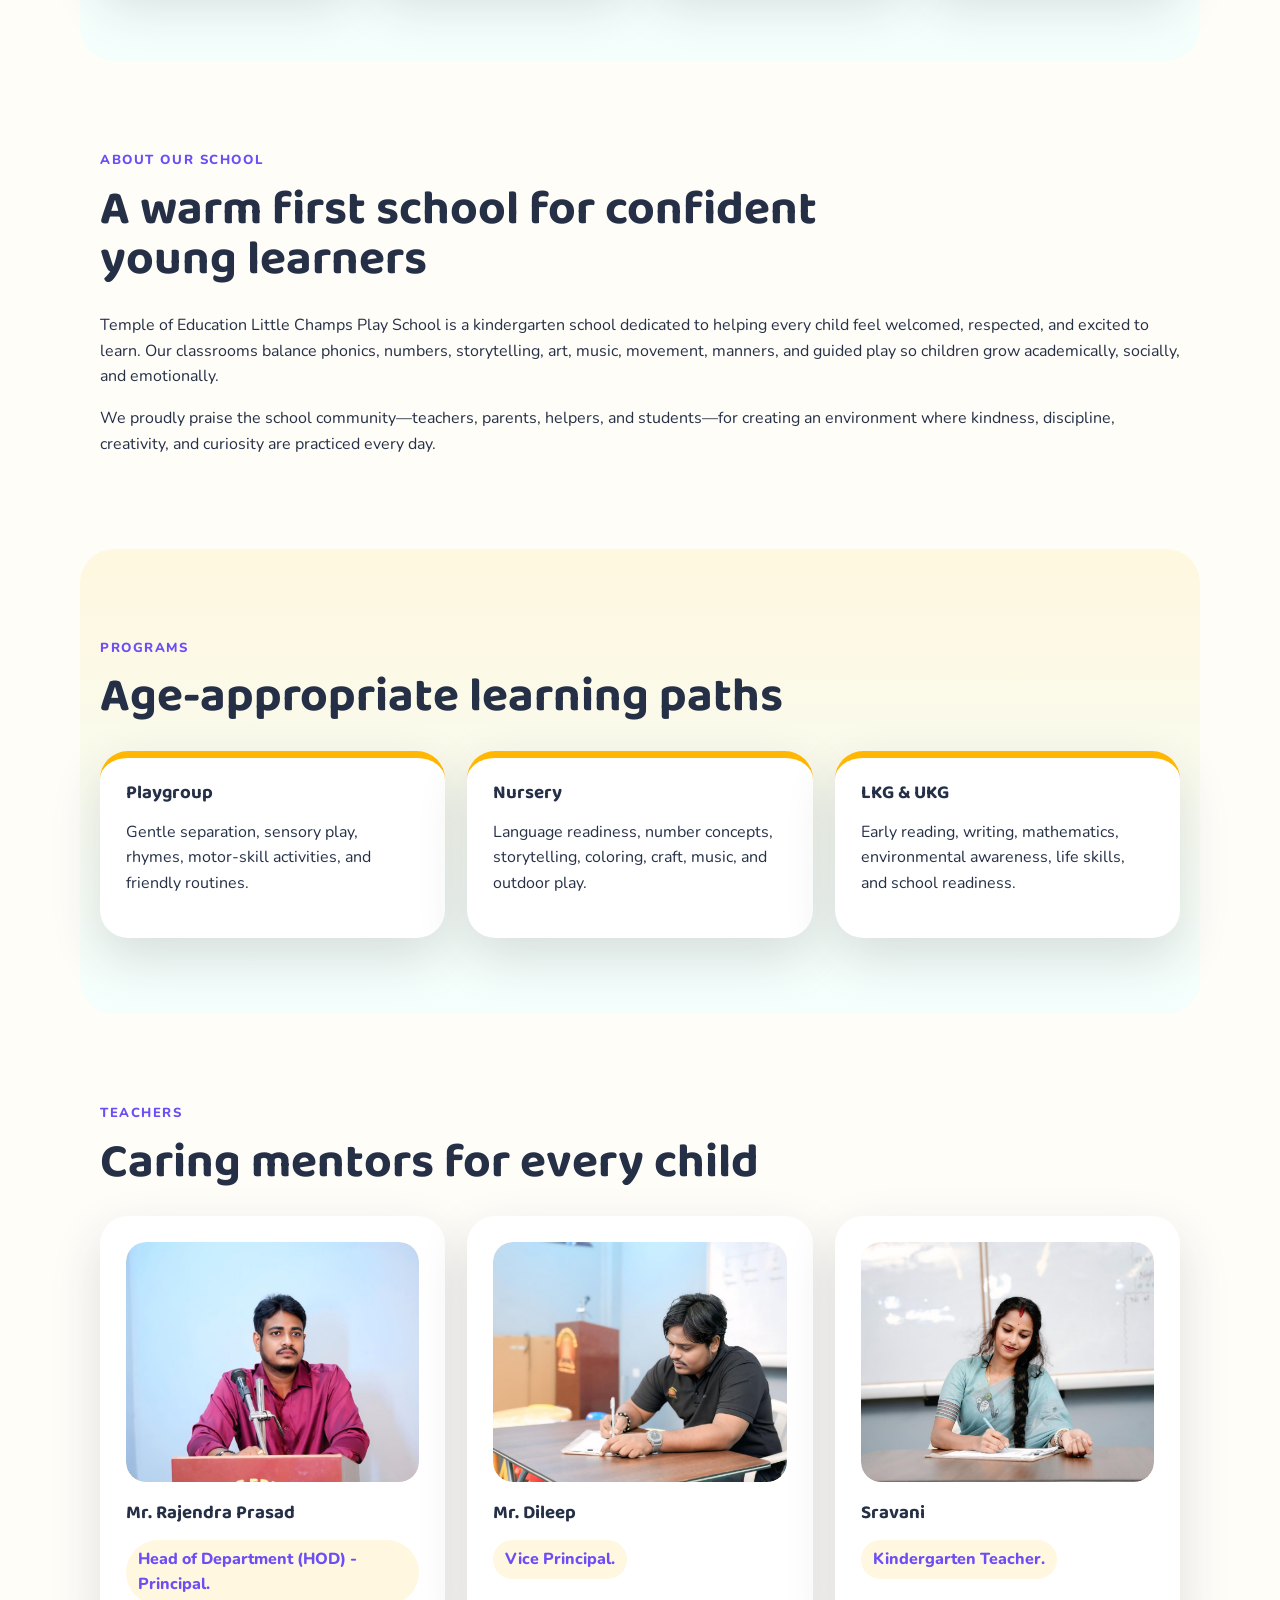
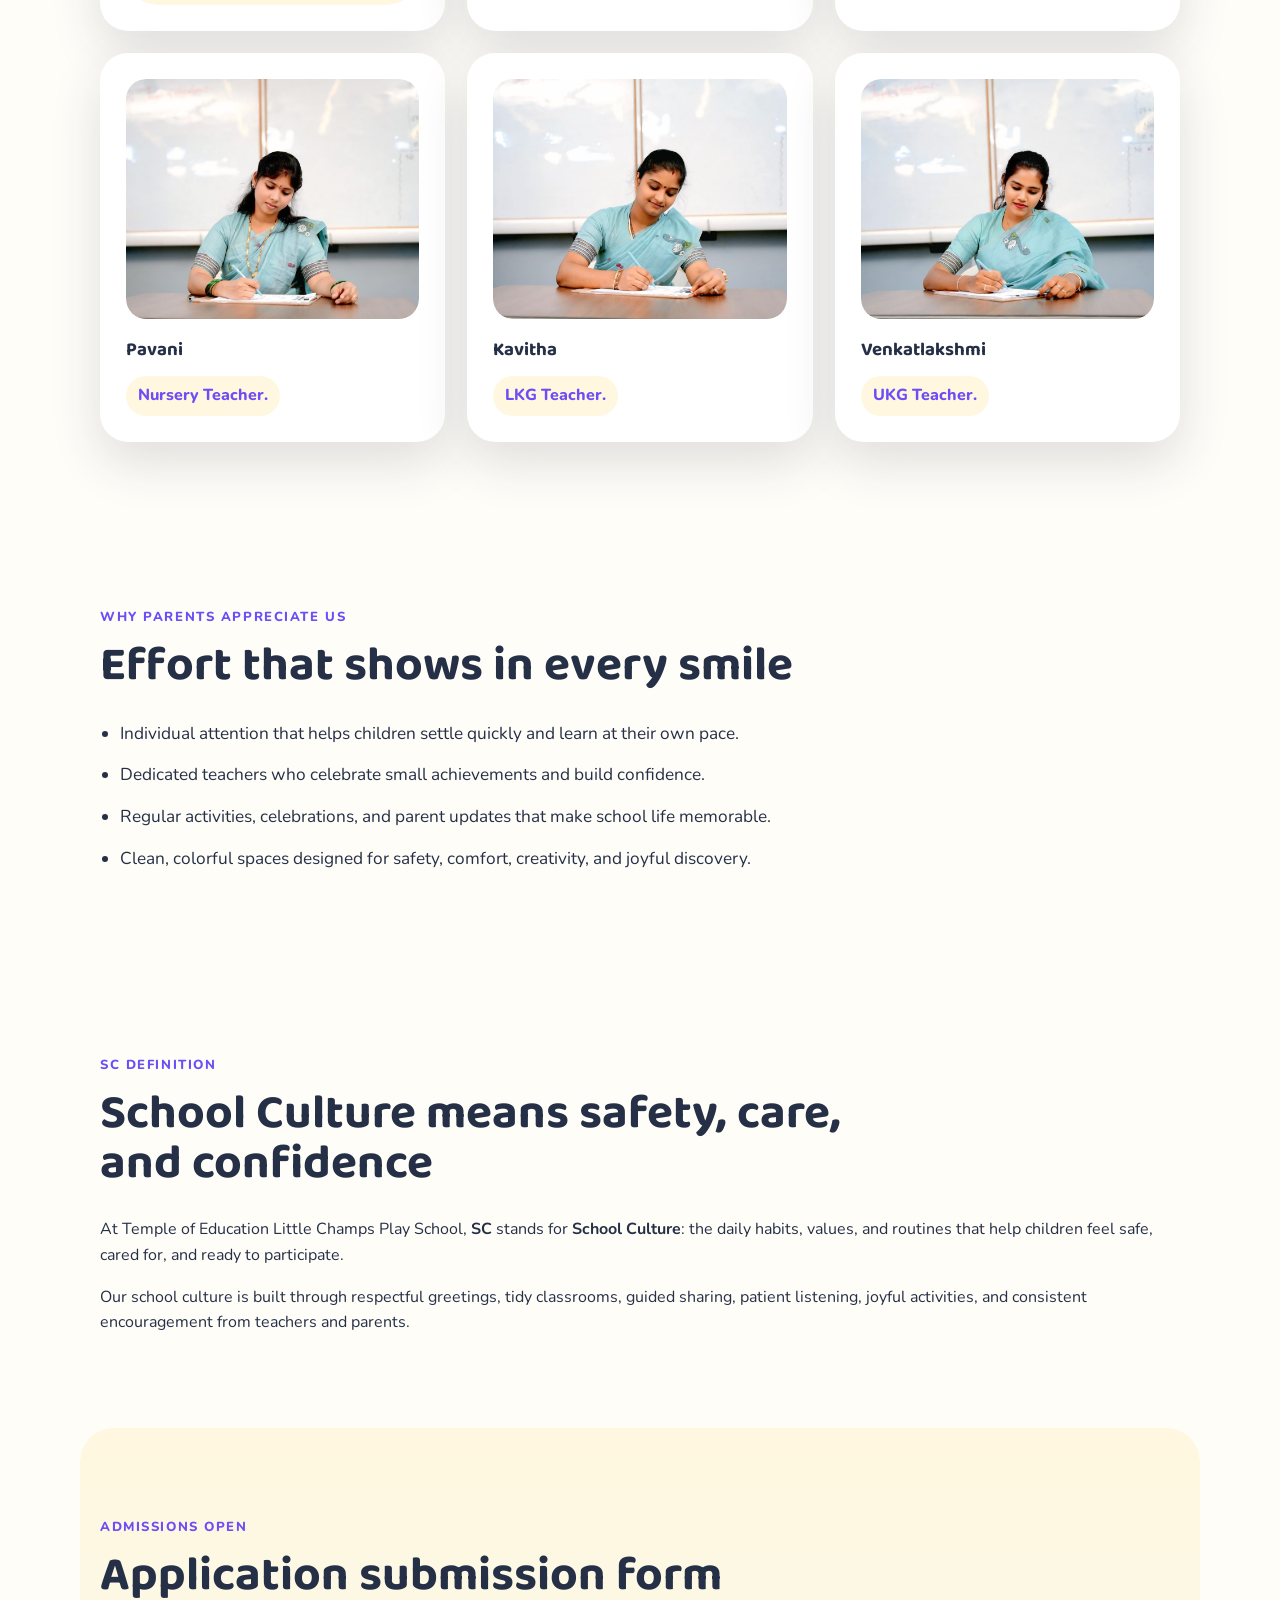
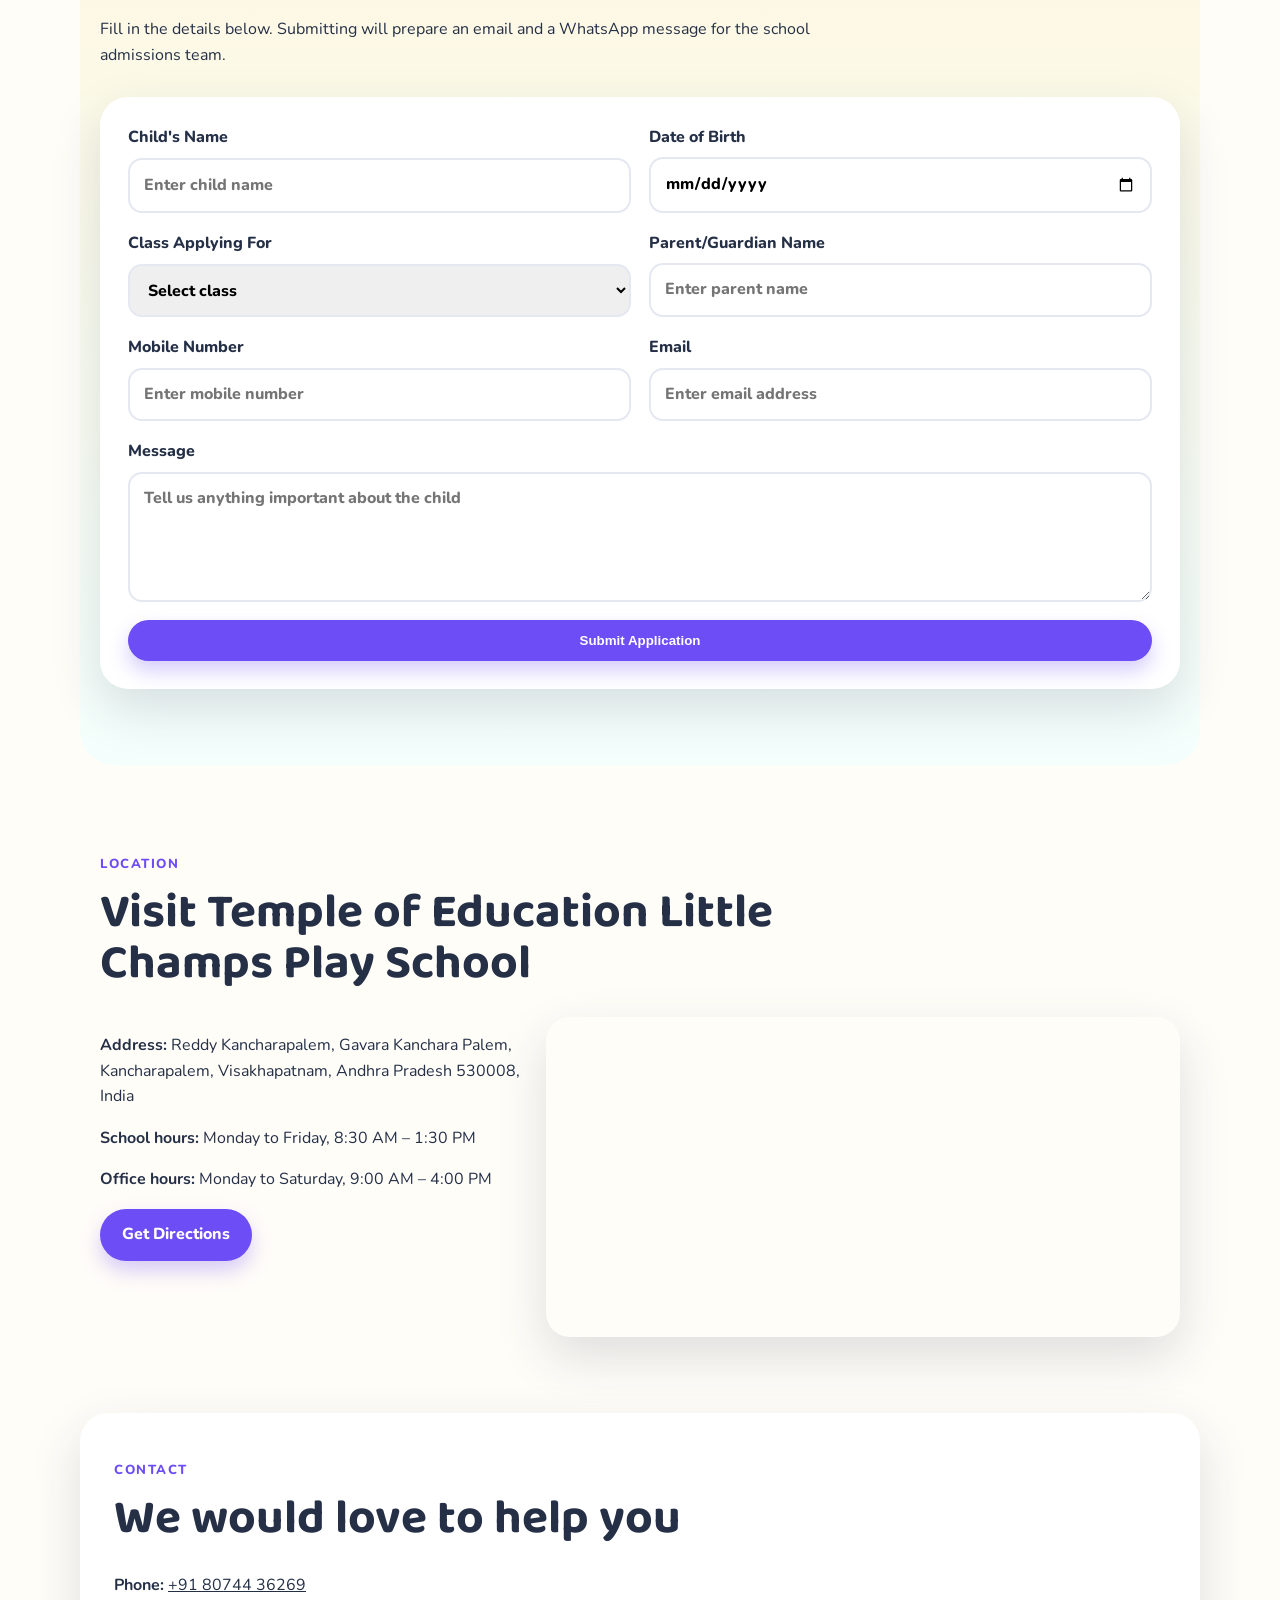
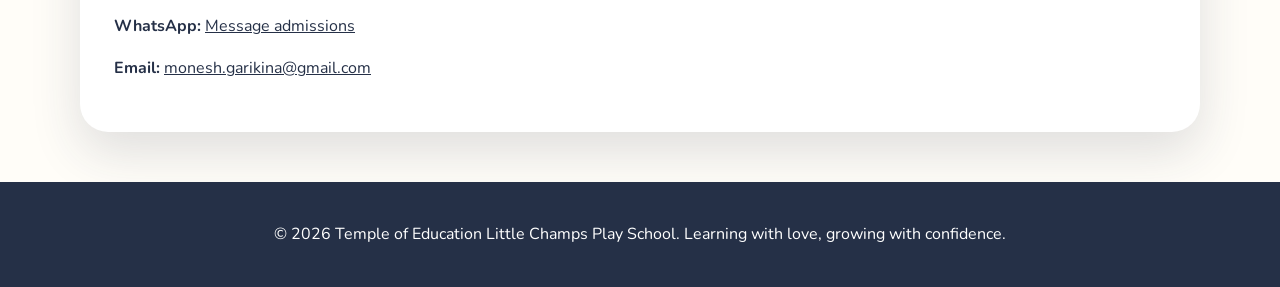
==== commit 9e4caae1: "Correct teacher class and principal roles" ====
--- a/index.html
+++ b/index.html
@@ -136,11 +136,11 @@
       <div class="teacher-grid">
         <article class="teacher-card" data-teacher="rajendra-prasad">
           <div class="teacher-slider" data-slider aria-label="Photos of Mr. Rajendra Prasad">
-            <a class="teacher-slides teacher-gallery-link" href="teacher-gallery.html?teacher=rajendra-prasad" aria-label="View all photos of Mr. Rajendra Prasad"><img class="teacher-photo is-active" src="assets/rajendra-prasad-1.svg" alt="Mr. Rajendra Prasad, Head of Department — photo 1 of 5" width="852" height="1280" /><img class="teacher-photo" src="assets/rajendra-prasad-2.svg" alt="Mr. Rajendra Prasad, Head of Department — photo 2 of 5" width="1280" height="852" loading="lazy" /><img class="teacher-photo" src="assets/rajendra-prasad-3.svg" alt="Mr. Rajendra Prasad, Head of Department — photo 3 of 5" width="852" height="1280" loading="lazy" /><img class="teacher-photo" src="assets/rajendra-prasad-4.svg" alt="Mr. Rajendra Prasad, Head of Department — photo 4 of 5" width="1280" height="852" loading="lazy" /><img class="teacher-photo" src="assets/rajendra-prasad-5.svg" alt="Mr. Rajendra Prasad, Head of Department — photo 5 of 5" width="1280" height="852" loading="lazy" /></a>
+            <a class="teacher-slides teacher-gallery-link" href="teacher-gallery.html?teacher=rajendra-prasad" aria-label="View all photos of Mr. Rajendra Prasad"><img class="teacher-photo is-active" src="assets/rajendra-prasad-1.svg" alt="Mr. Rajendra Prasad, Head of Department and Principal — photo 1 of 5" width="852" height="1280" /><img class="teacher-photo" src="assets/rajendra-prasad-2.svg" alt="Mr. Rajendra Prasad, Head of Department and Principal — photo 2 of 5" width="1280" height="852" loading="lazy" /><img class="teacher-photo" src="assets/rajendra-prasad-3.svg" alt="Mr. Rajendra Prasad, Head of Department and Principal — photo 3 of 5" width="852" height="1280" loading="lazy" /><img class="teacher-photo" src="assets/rajendra-prasad-4.svg" alt="Mr. Rajendra Prasad, Head of Department and Principal — photo 4 of 5" width="1280" height="852" loading="lazy" /><img class="teacher-photo" src="assets/rajendra-prasad-5.svg" alt="Mr. Rajendra Prasad, Head of Department and Principal — photo 5 of 5" width="1280" height="852" loading="lazy" /></a>
             <button class="slider-button slider-prev" type="button" aria-label="Previous photo">‹</button>
             <button class="slider-button slider-next" type="button" aria-label="Next photo">›</button>
                       </div>
-          <h3>Mr. Rajendra Prasad</h3><p class="teacher-role">Head of Department (HOD).</p>
+          <h3>Mr. Rajendra Prasad</h3><p class="teacher-role">Head of Department (HOD) - Principal.</p>
         </article>
         <article class="teacher-card" data-teacher="dileep">
           <div class="teacher-slider" data-slider aria-label="Photos of Mr. Dileep">
@@ -166,15 +166,15 @@
         </article>
         <article class="teacher-card" data-teacher="kavitha">
           <a class="single-teacher-photo teacher-gallery-link" href="teacher-gallery.html?teacher=kavitha" aria-label="View all photos of Kavitha">
-            <img class="teacher-photo is-active" src="assets/kavitha-1.svg" alt="Kavitha, UKG Teacher" width="1280" height="852" />
-          </a>
-          <h3>Kavitha</h3><p class="teacher-role">UKG Teacher.</p>
+            <img class="teacher-photo is-active" src="assets/kavitha-1.svg" alt="Kavitha, LKG Teacher" width="1280" height="852" />
+          </a>
+          <h3>Kavitha</h3><p class="teacher-role">LKG Teacher.</p>
         </article>
         <article class="teacher-card" data-teacher="venkatlakshmi">
           <a class="single-teacher-photo teacher-gallery-link" href="teacher-gallery.html?teacher=venkatlakshmi" aria-label="View all photos of Venkatlakshmi">
-            <img class="teacher-photo is-active" src="assets/venkatlakshmi-1.svg" alt="Venkatlakshmi, LKG Teacher" width="1280" height="852" />
-          </a>
-          <h3>Venkatlakshmi</h3><p class="teacher-role">LKG Teacher.</p>
+            <img class="teacher-photo is-active" src="assets/venkatlakshmi-1.svg" alt="Venkatlakshmi, UKG Teacher" width="1280" height="852" />
+          </a>
+          <h3>Venkatlakshmi</h3><p class="teacher-role">UKG Teacher.</p>
         </article>
       </div>
     </section>
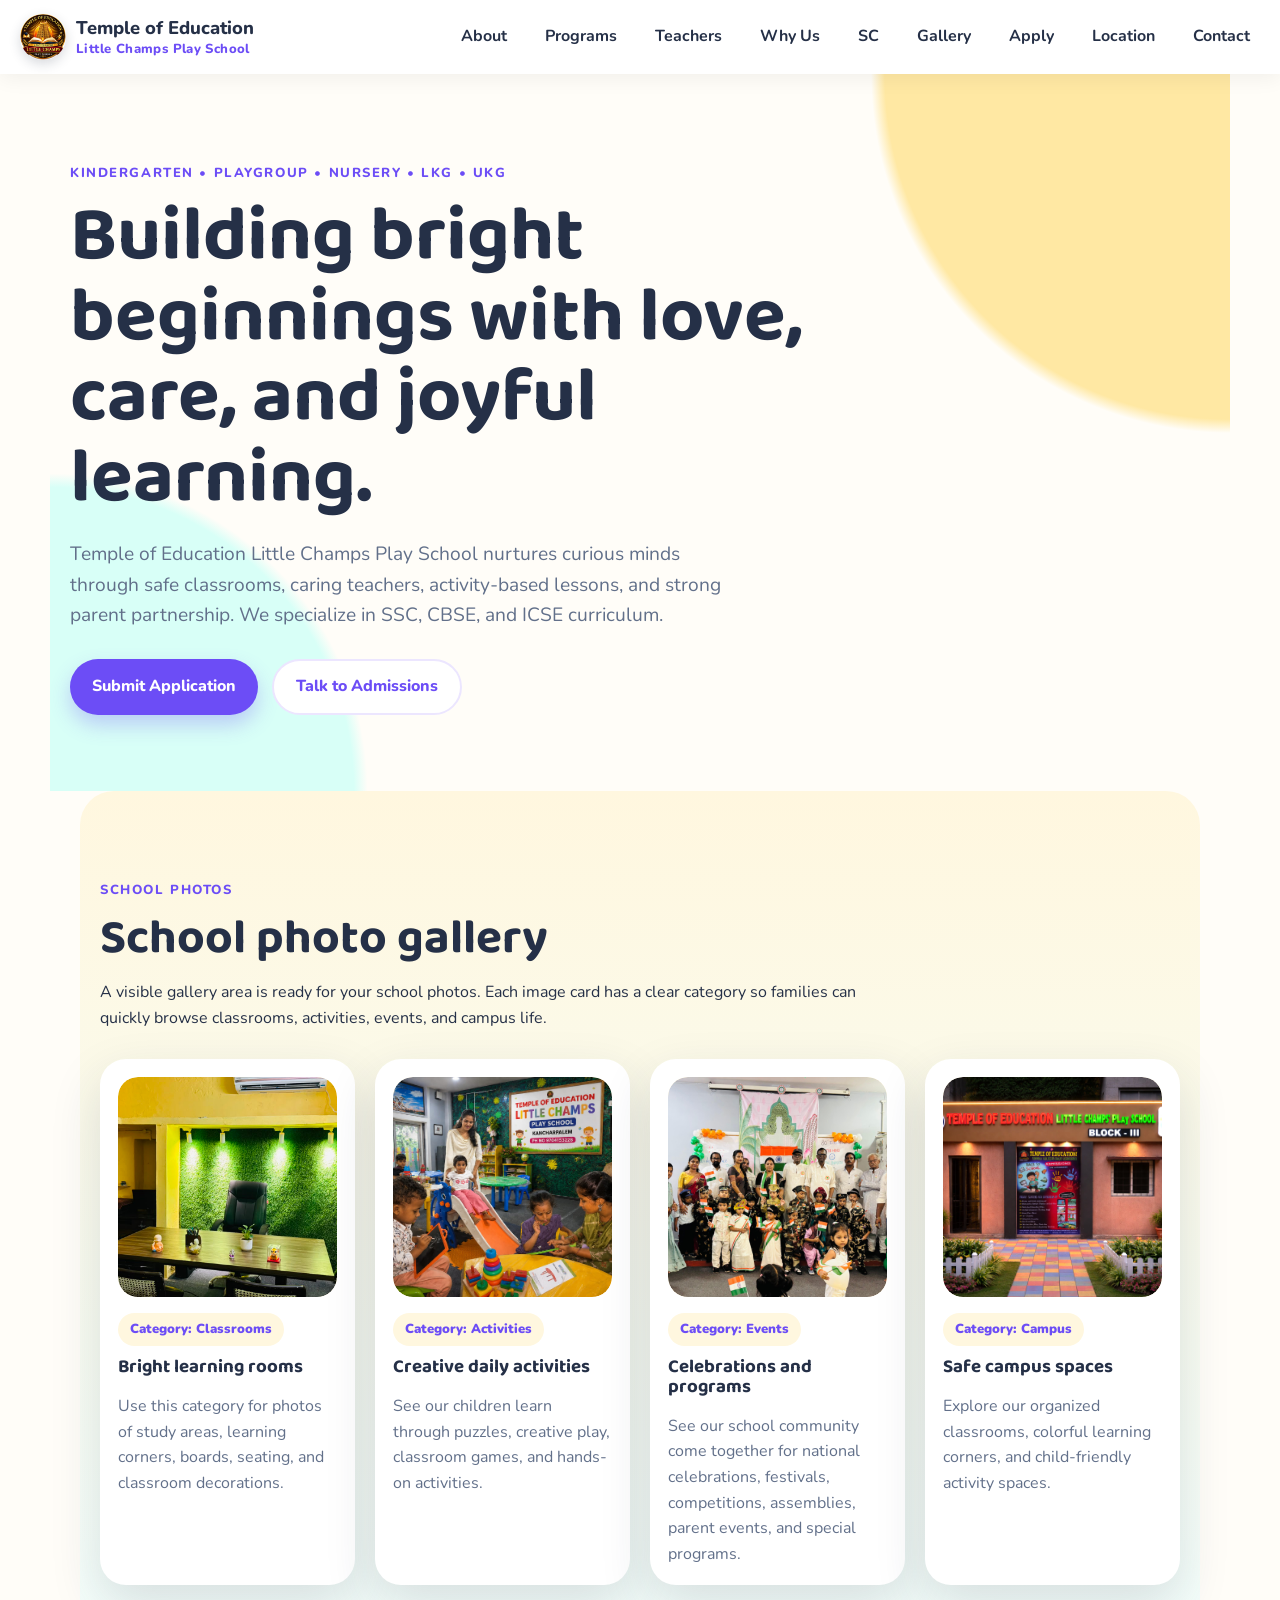
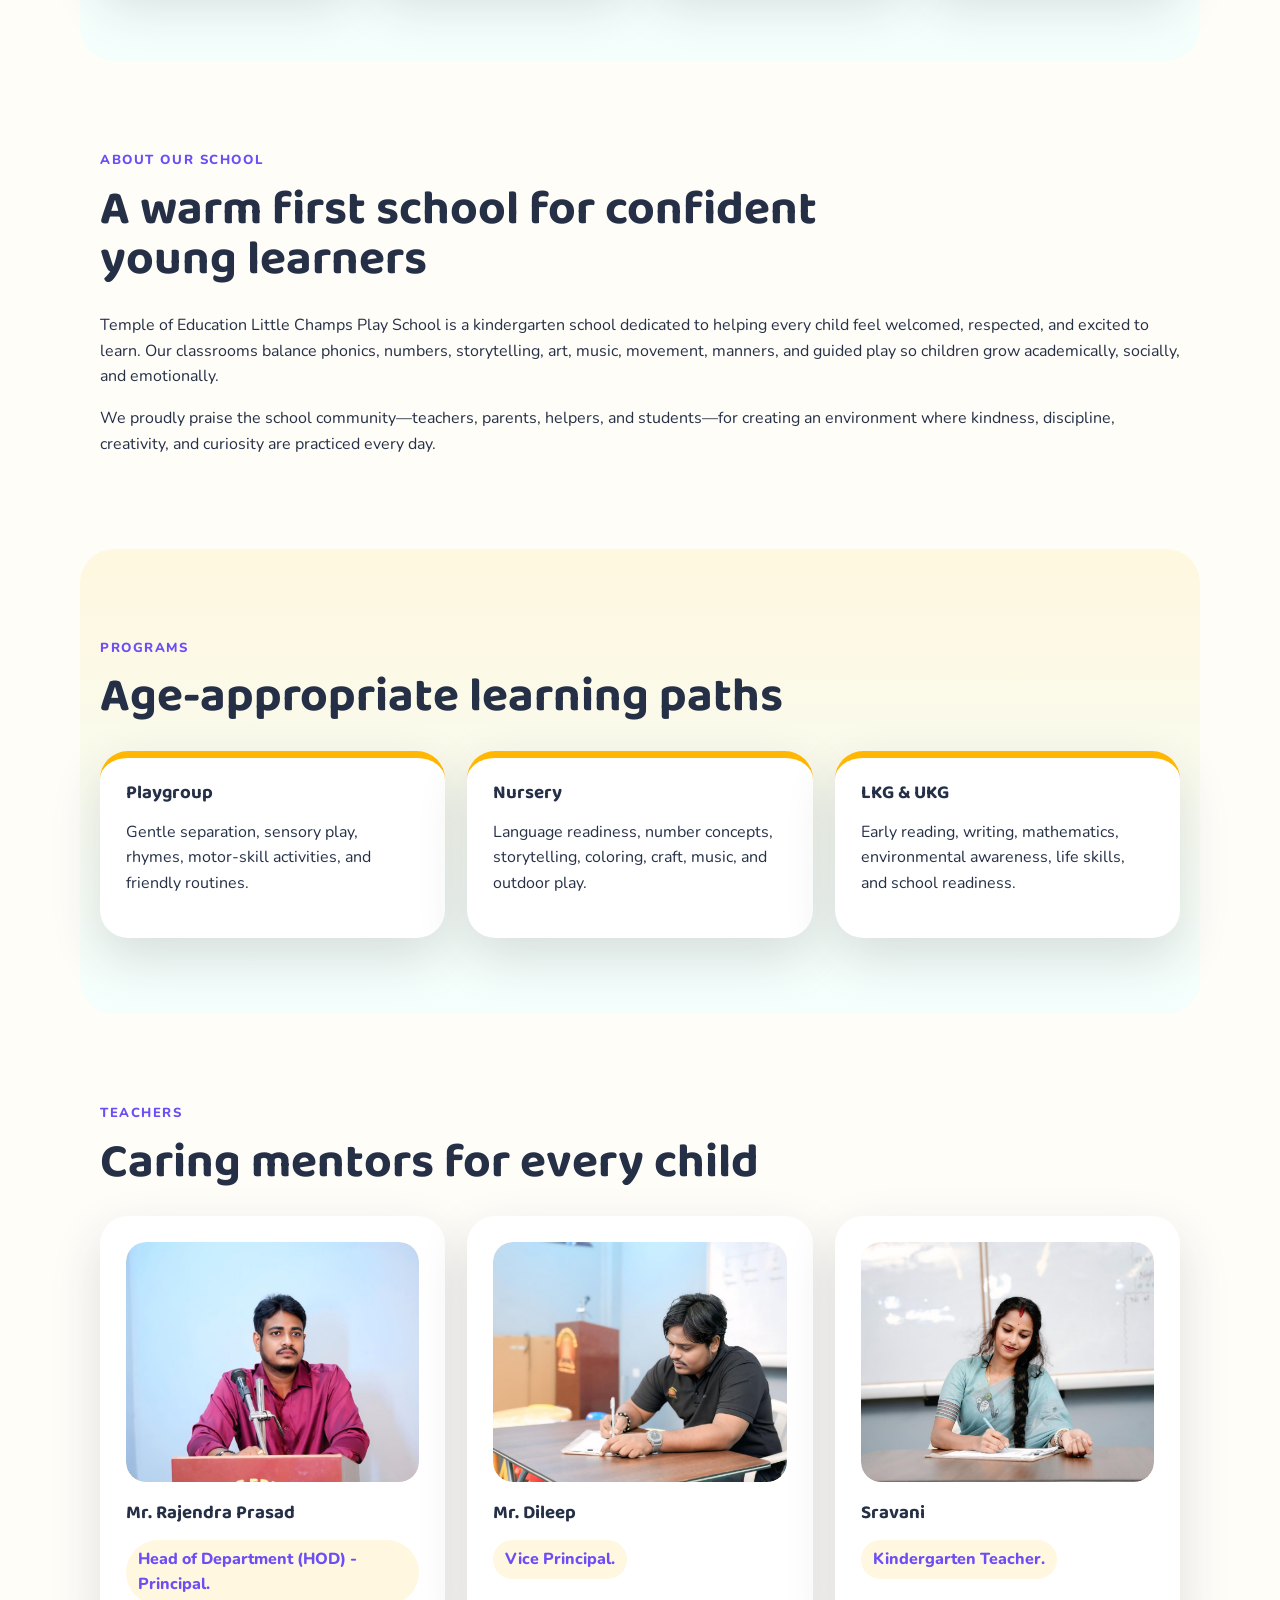
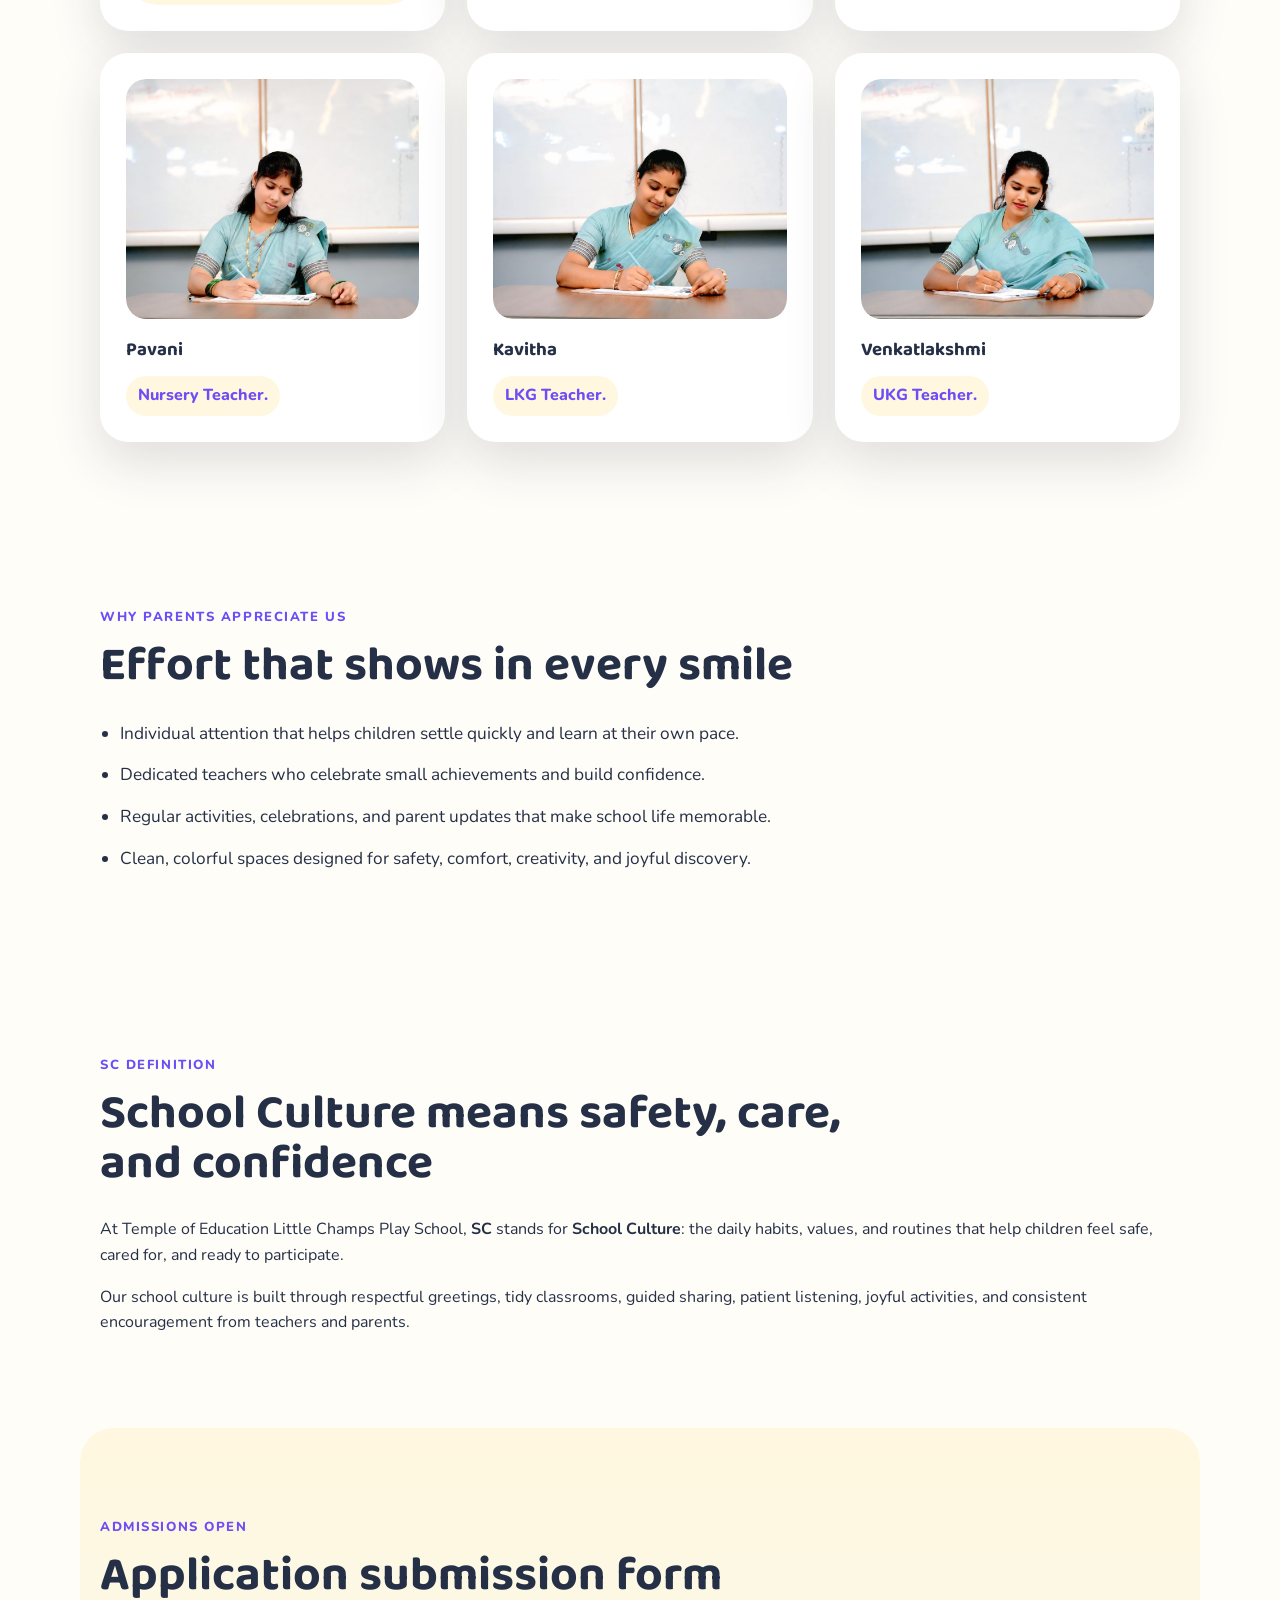
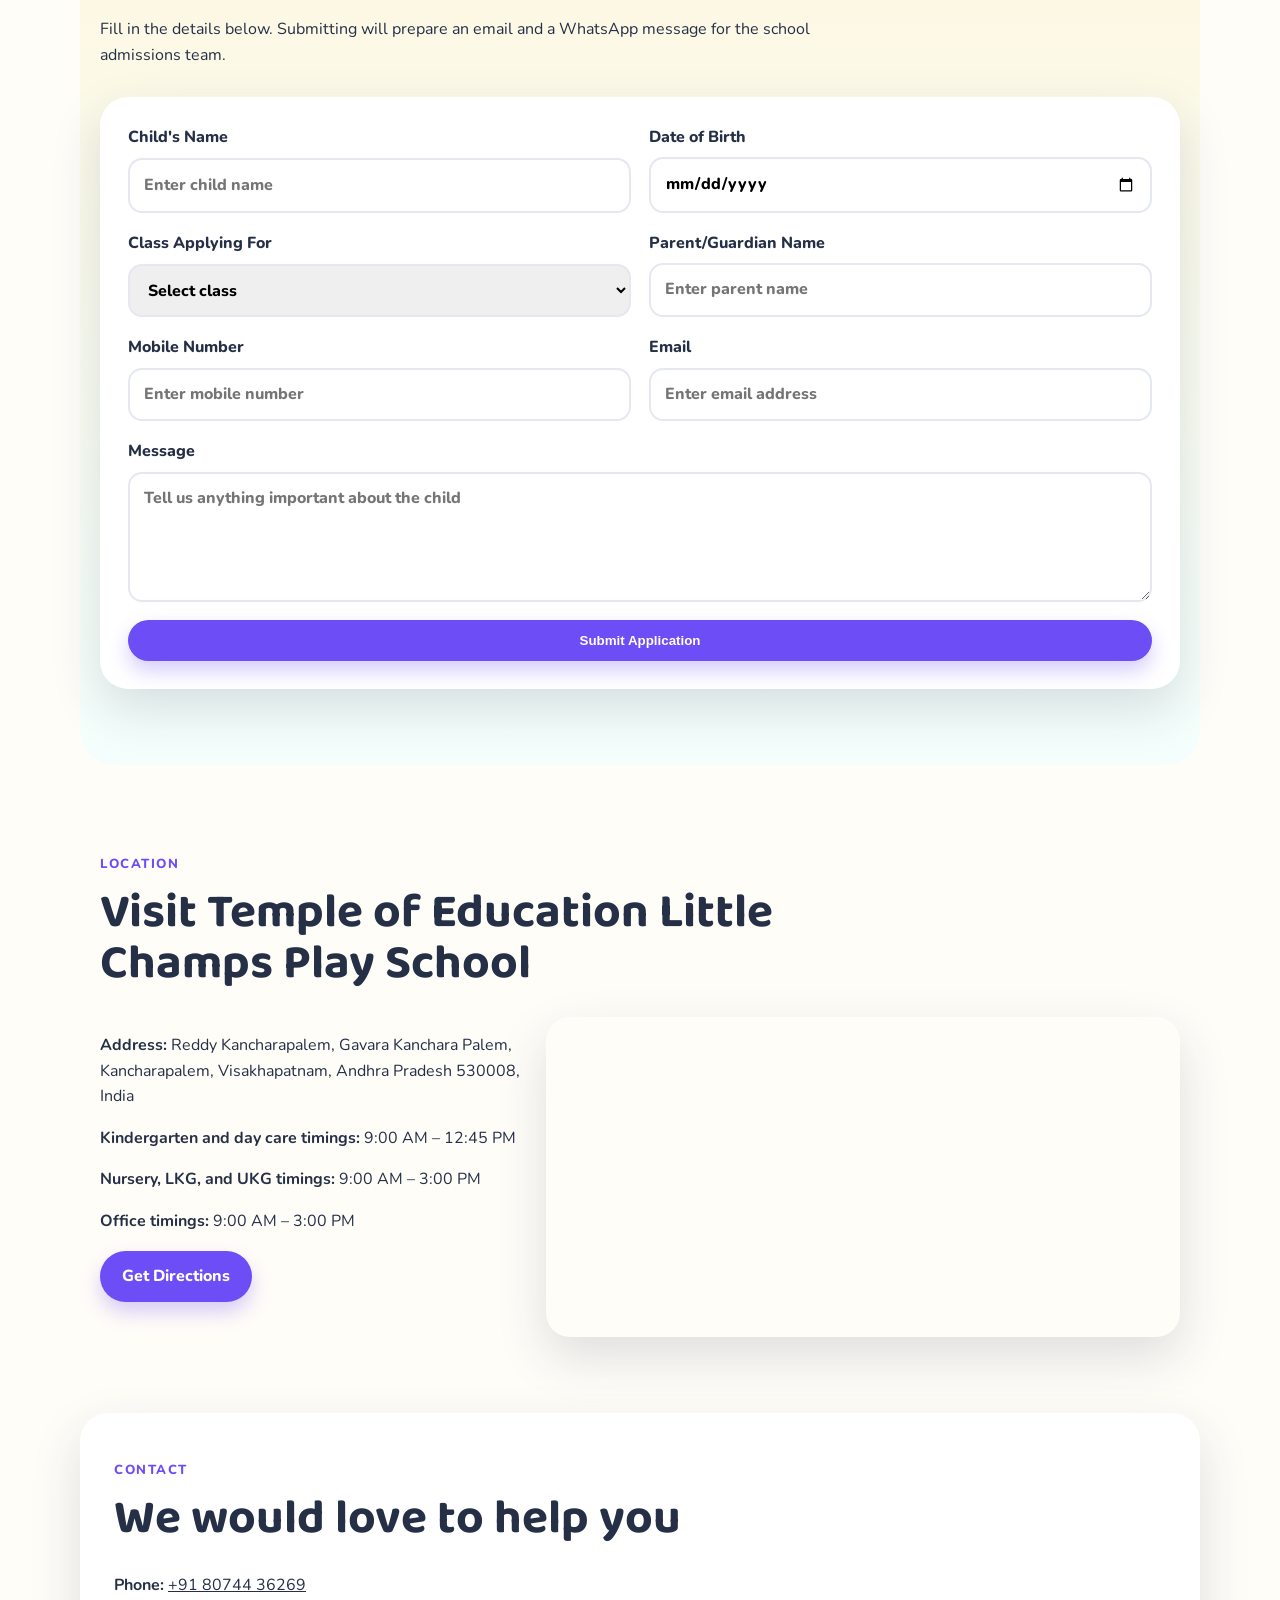
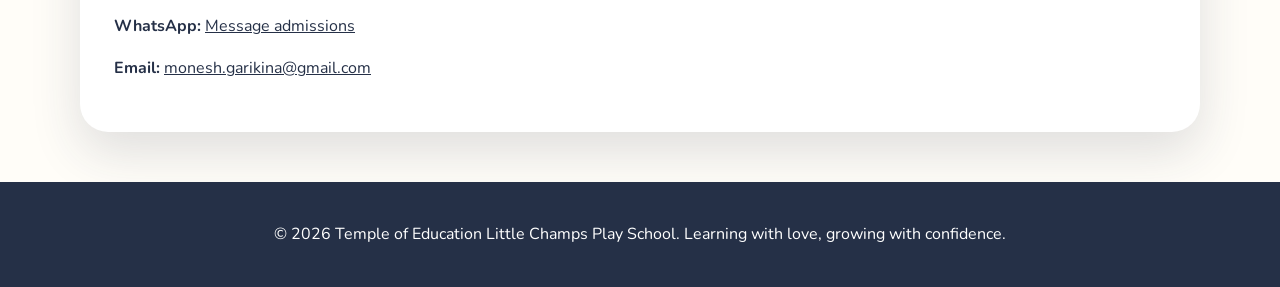
==== commit 70af78ac: "Use official Google Maps embed URL" ====
--- a/index.html
+++ b/index.html
@@ -228,11 +228,12 @@
       <div class="location-grid">
         <div>
           <p><strong>Address:</strong> Reddy Kancharapalem, Gavara Kanchara Palem, Kancharapalem, Visakhapatnam, Andhra Pradesh 530008, India</p>
-          <p><strong>School hours:</strong> Monday to Friday, 8:30 AM – 1:30 PM</p>
-          <p><strong>Office hours:</strong> Monday to Saturday, 9:00 AM – 4:00 PM</p>
+          <p><strong>Kindergarten and day care timings:</strong> 9:00 AM – 12:45 PM</p>
+          <p><strong>Nursery, LKG, and UKG timings:</strong> 9:00 AM – 3:00 PM</p>
+          <p><strong>Office timings:</strong> 9:00 AM – 3:00 PM</p>
           <a class="btn primary" href="https://maps.app.goo.gl/RU3cZXkoQV7V4fw68" target="_blank" rel="noopener">Get Directions</a>
         </div>
-        <iframe title="Temple of Education Little Champs Play School map" src="https://www.google.com/maps?q=Reddy%20Kancharapalem%2C%20Gavara%20Kanchara%20Palem%2C%20Kancharapalem%2C%20Visakhapatnam%2C%20Andhra%20Pradesh%20530008%2C%20India&amp;output=embed" loading="lazy"></iframe>
+        <iframe title="Temple of Education Little Champs Play School map" src="https://www.google.com/maps/embed?pb=!1m18!1m12!1m3!1d3800.206242490701!2d83.27415117369854!3d17.734918792703432!2m3!1f0!2f0!3f0!3m2!1i1024!2i768!4f13.1!3m3!1m2!1s0x3a3943a4181578db%3A0xcbc3d48115d37299!2sTemple%20of%20education!5e0!3m2!1sen!2sin!4v1787987950256!5m2!1sen!2sin" allowfullscreen loading="lazy" referrerpolicy="strict-origin-when-cross-origin"></iframe>
       </div>
     </section>
 
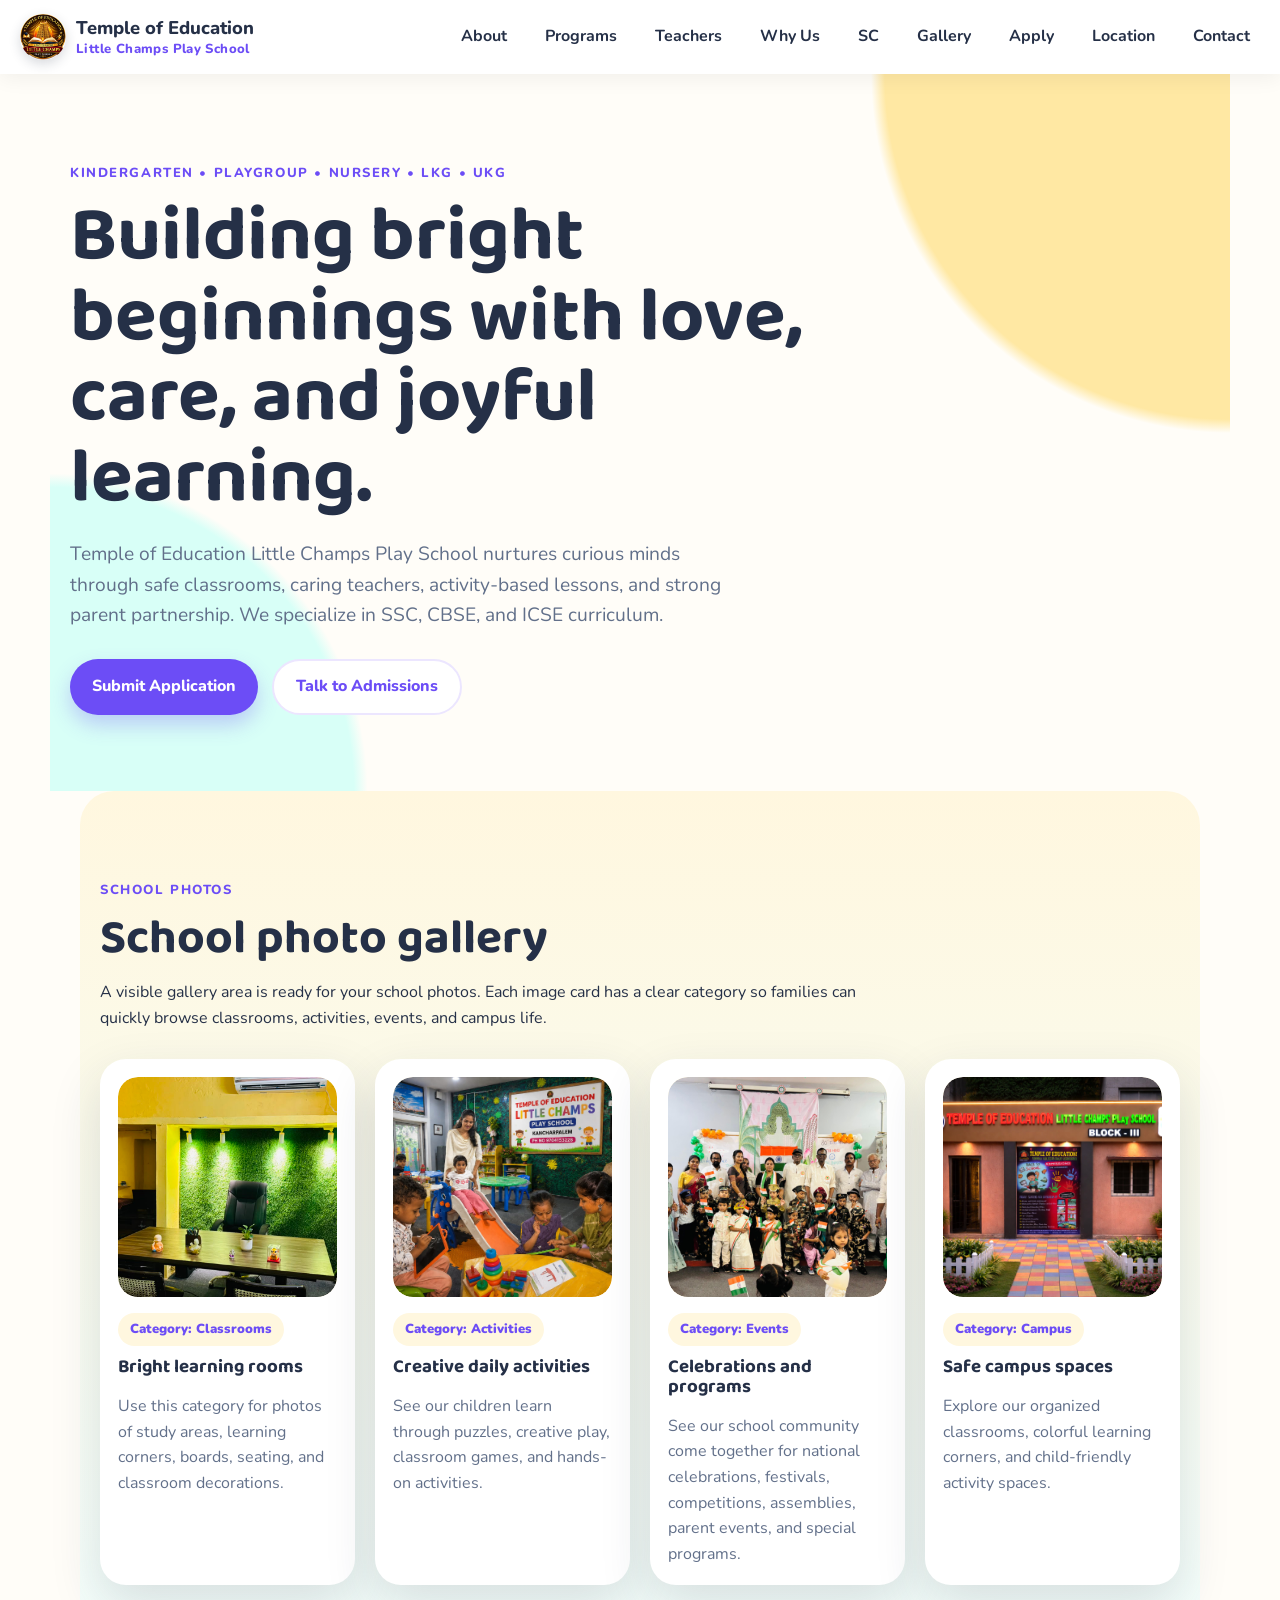
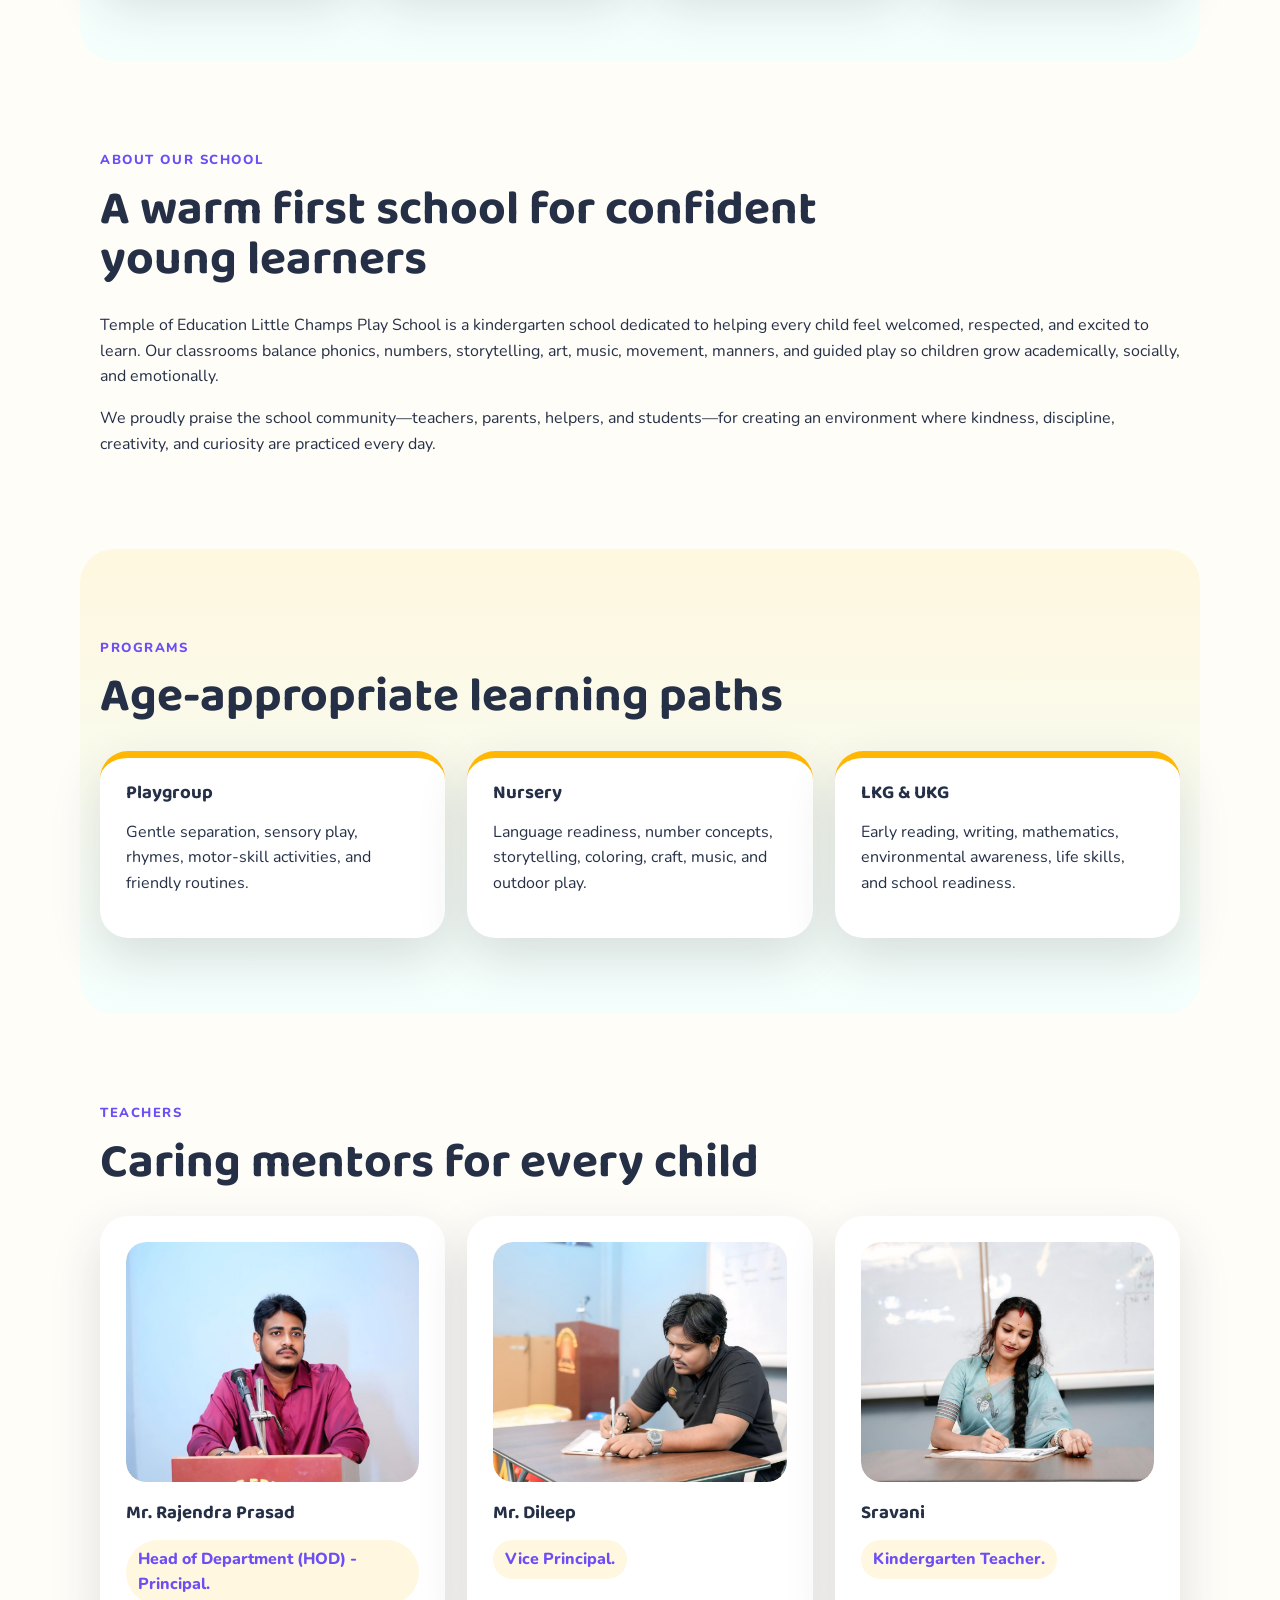
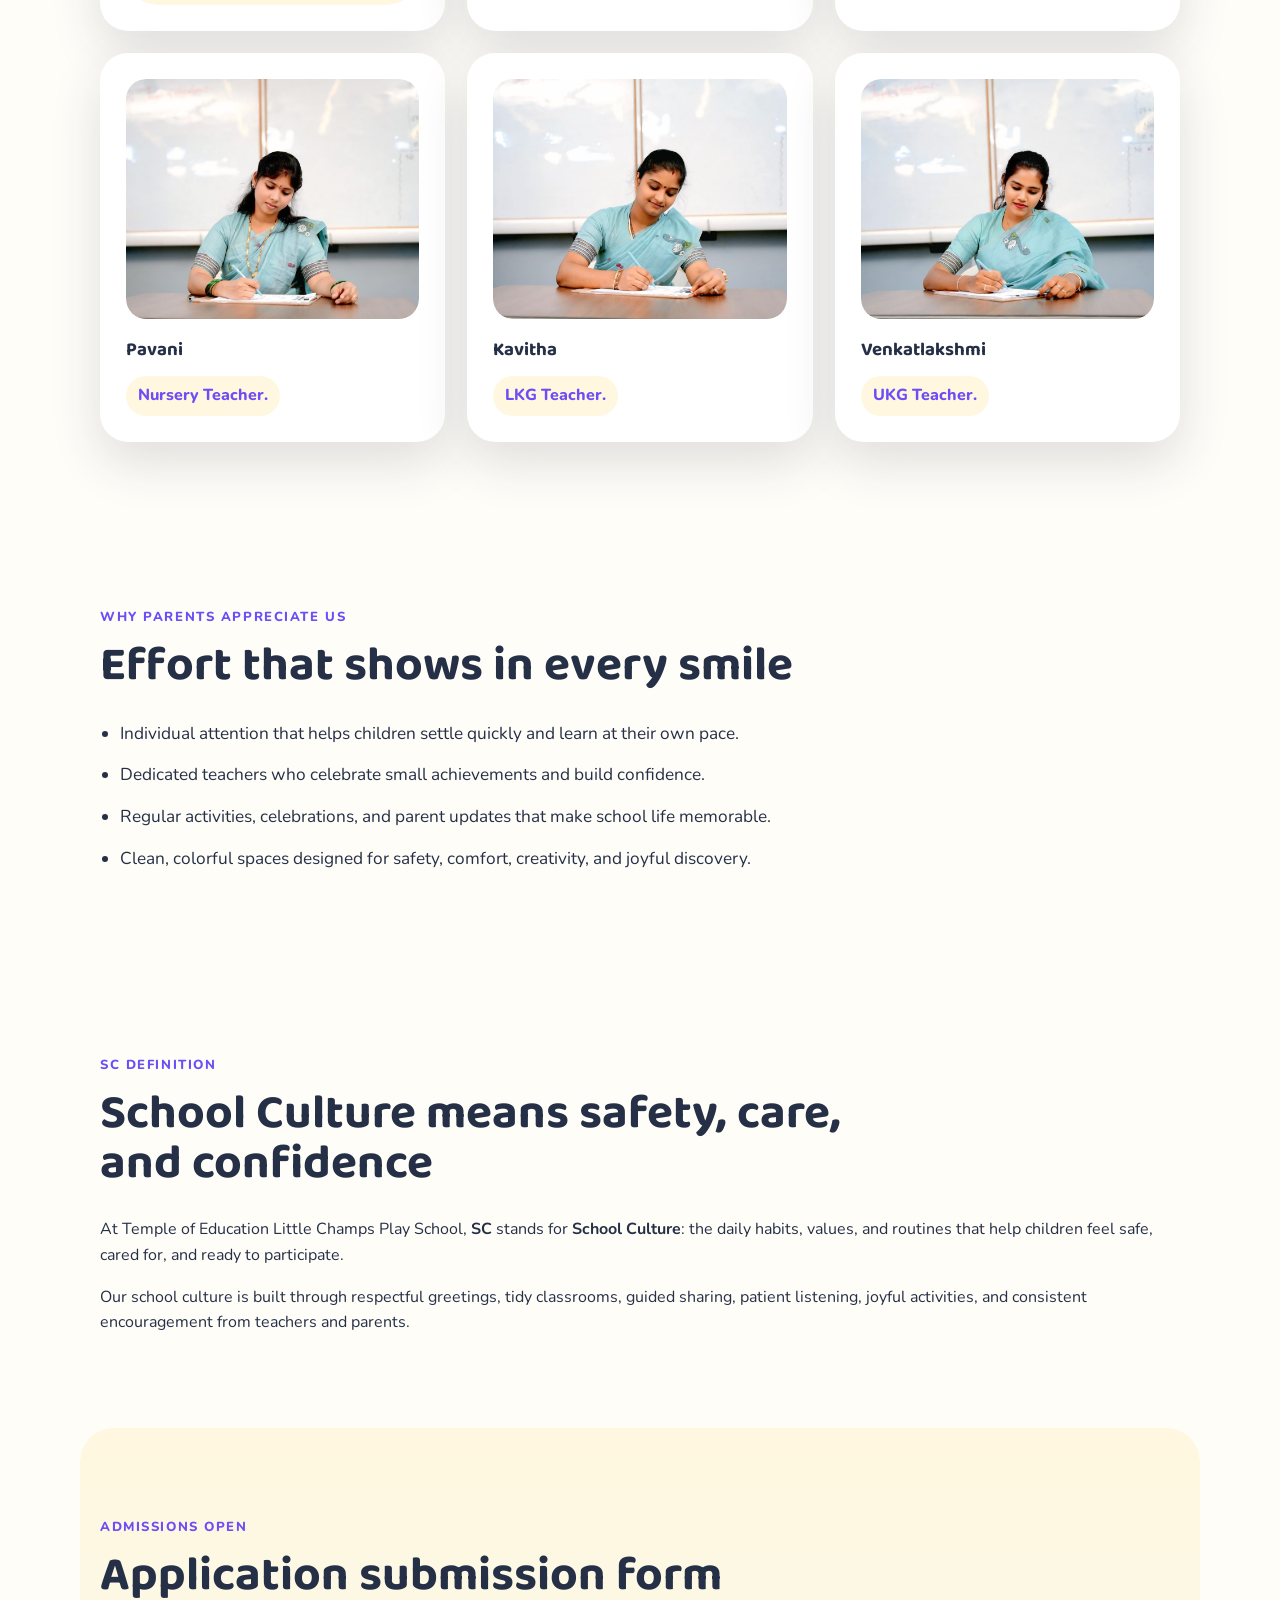
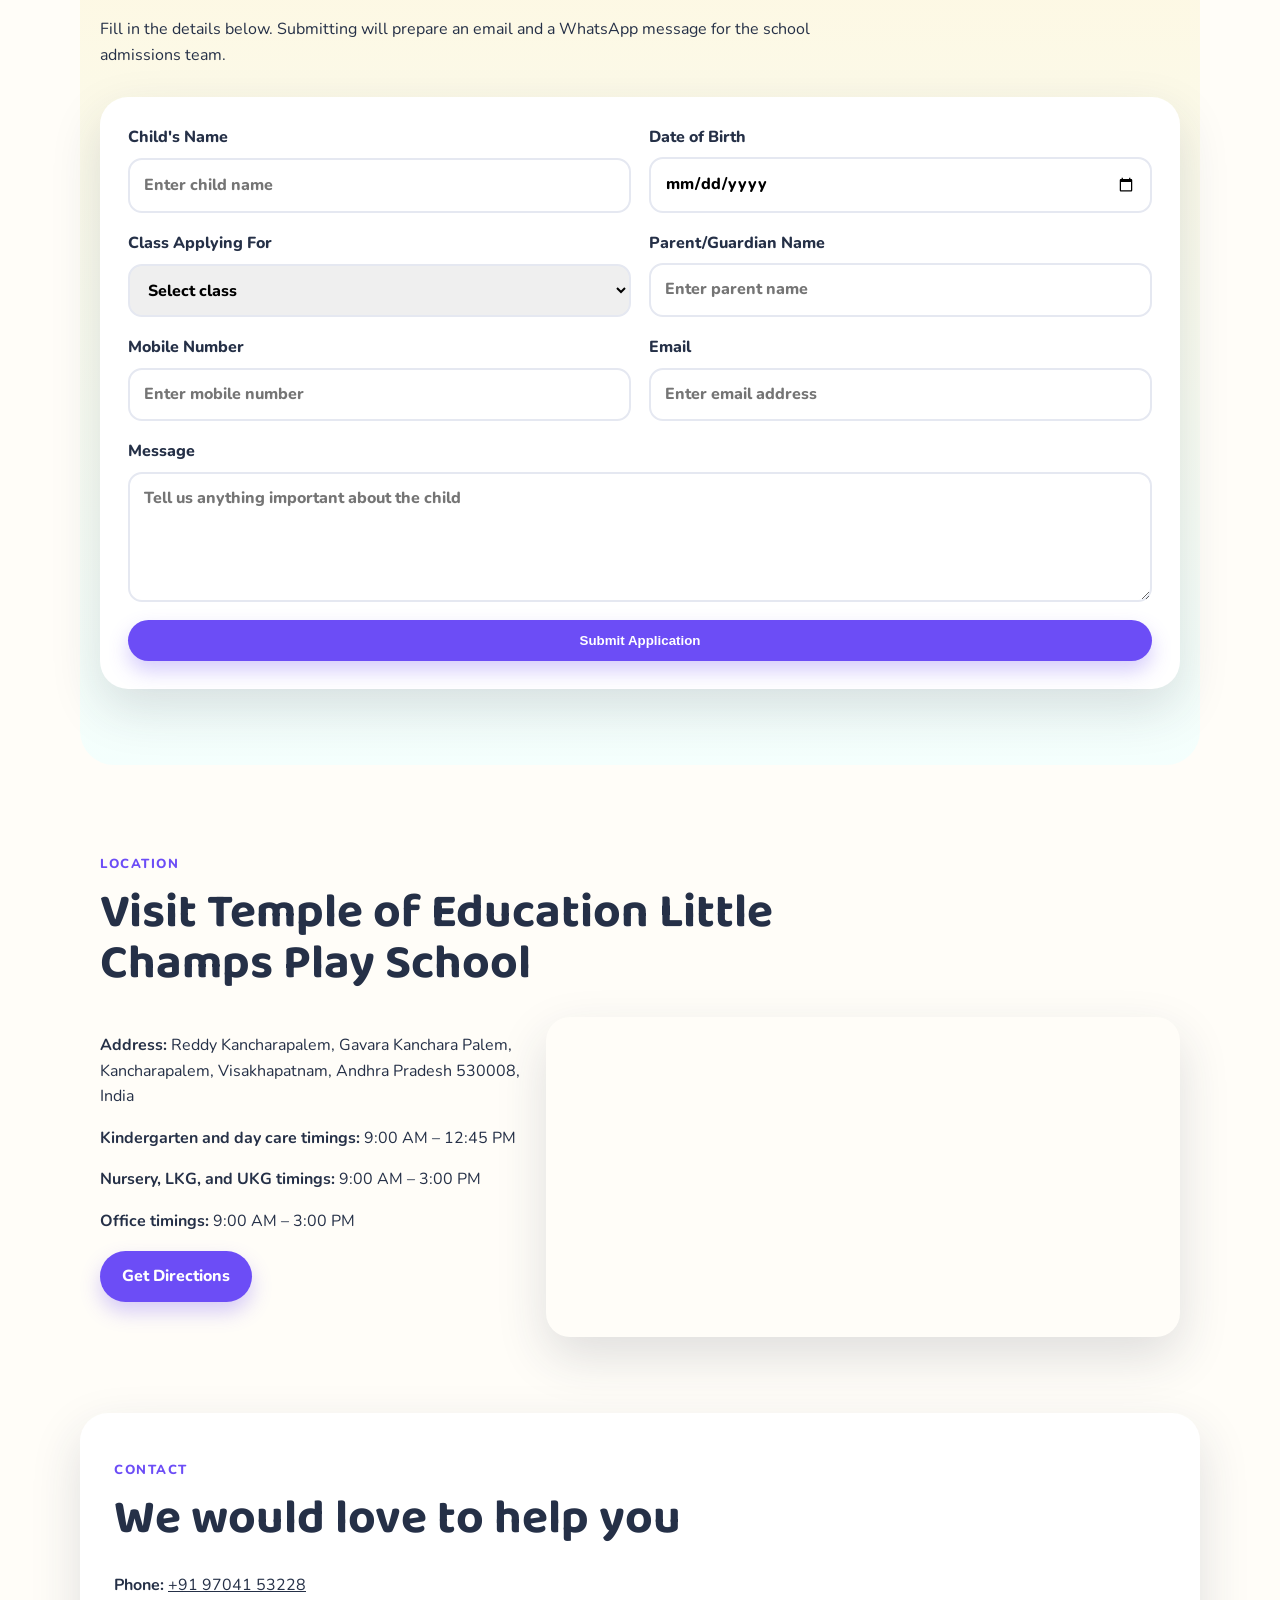
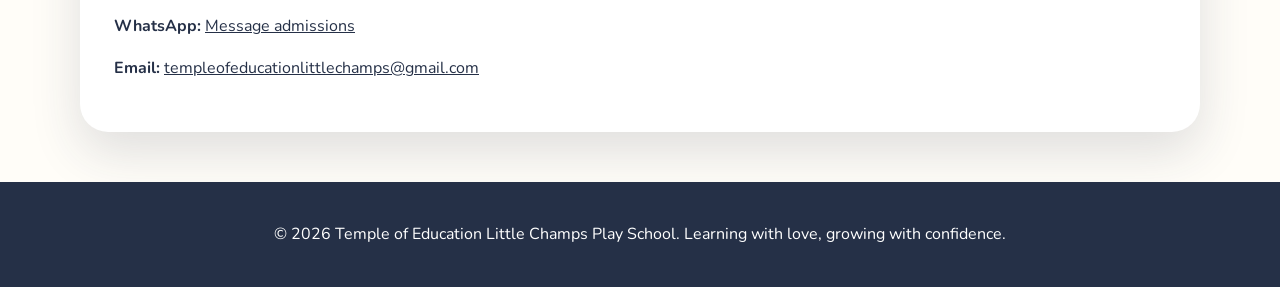
==== commit 4a1791d7: "Update school contact details" ====
--- a/index.html
+++ b/index.html
@@ -242,9 +242,9 @@
         <p class="eyebrow">Contact</p>
         <h2>We would love to help you</h2>
       </div>
-      <p><strong>Phone:</strong> <a id="contact-phone" href="tel:+918074436269">+91 80744 36269</a></p>
-      <p><strong>WhatsApp:</strong> <a id="contact-whatsapp" href="https://wa.me/918074436269">Message admissions</a></p>
-      <p><strong>Email:</strong> <a id="contact-email" href="mailto:monesh.garikina@gmail.com">monesh.garikina@gmail.com</a></p>
+      <p><strong>Phone:</strong> <a id="contact-phone" href="tel:+919704153228">+91 97041 53228</a></p>
+      <p><strong>WhatsApp:</strong> <a id="contact-whatsapp" href="https://wa.me/919704153228">Message admissions</a></p>
+      <p><strong>Email:</strong> <a id="contact-email" href="mailto:templeofeducationlittlechamps@gmail.com">templeofeducationlittlechamps@gmail.com</a></p>
     </section>
   </main>
 
